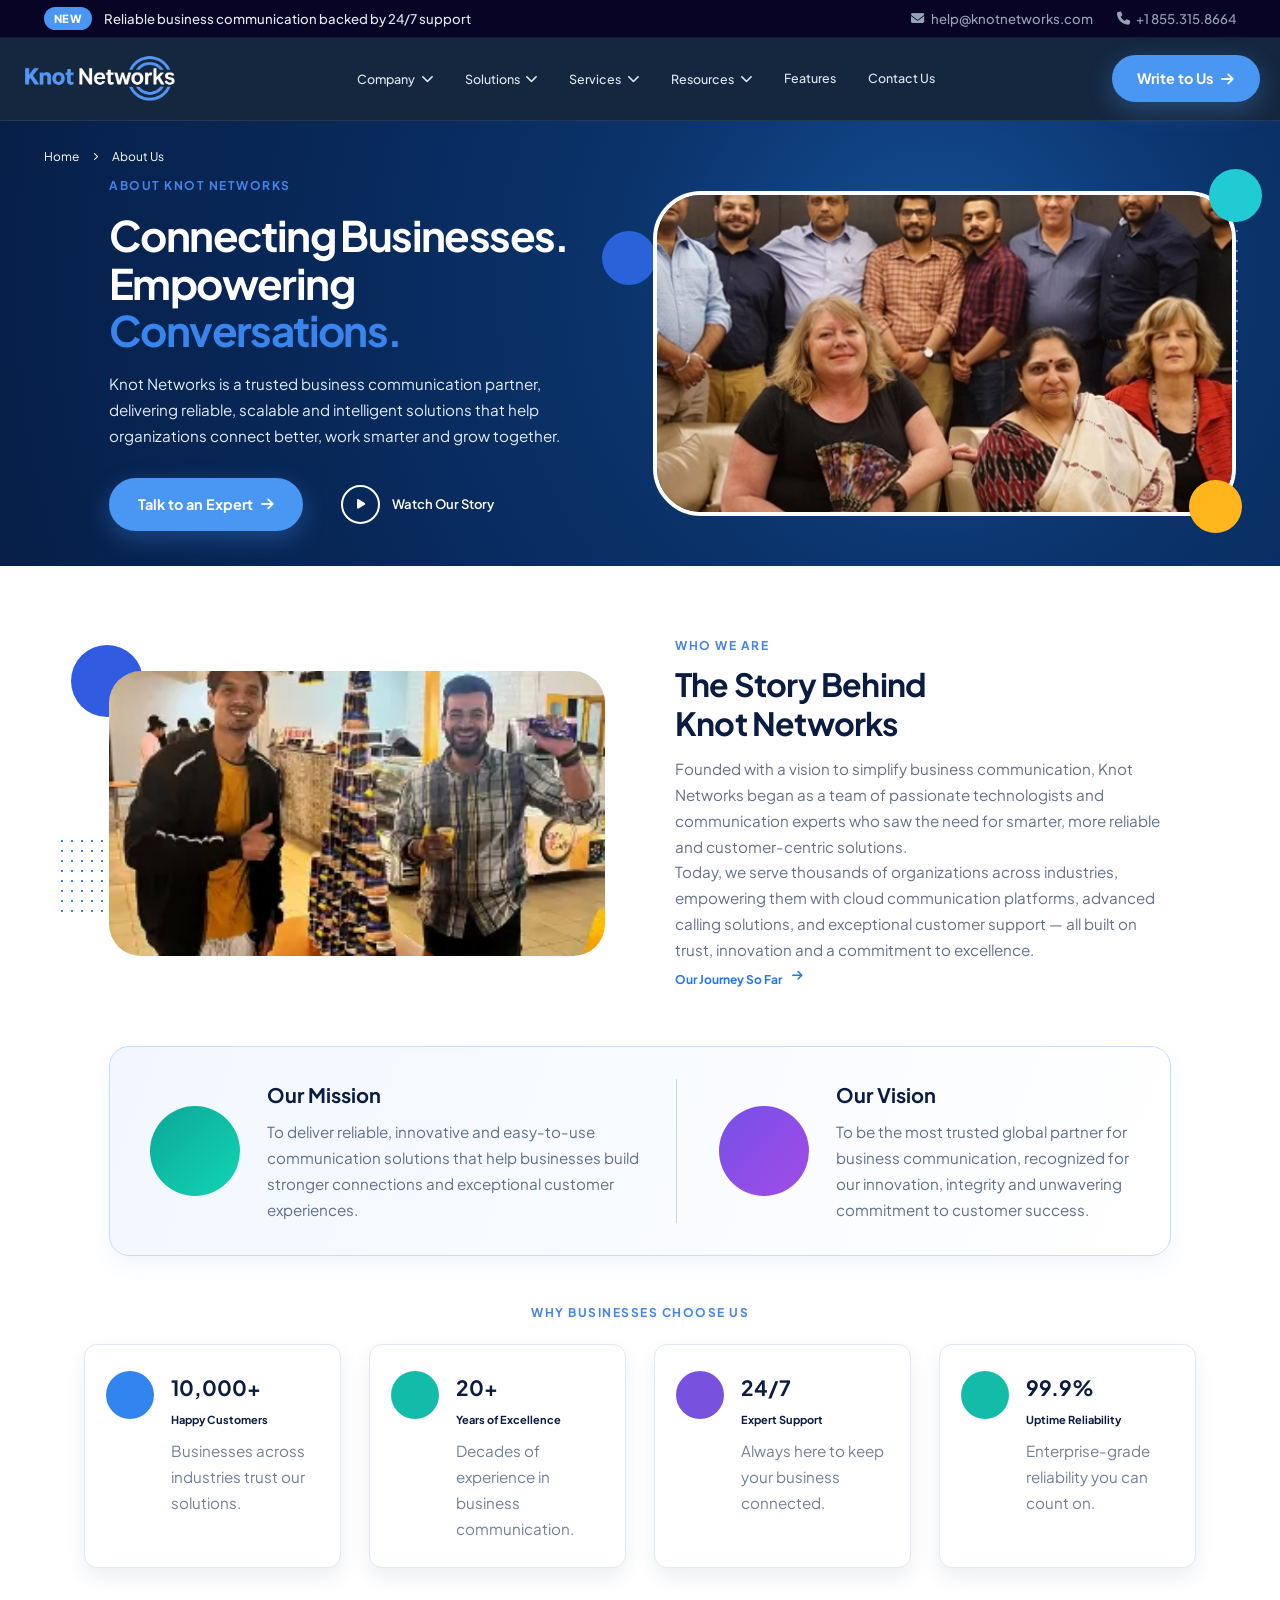
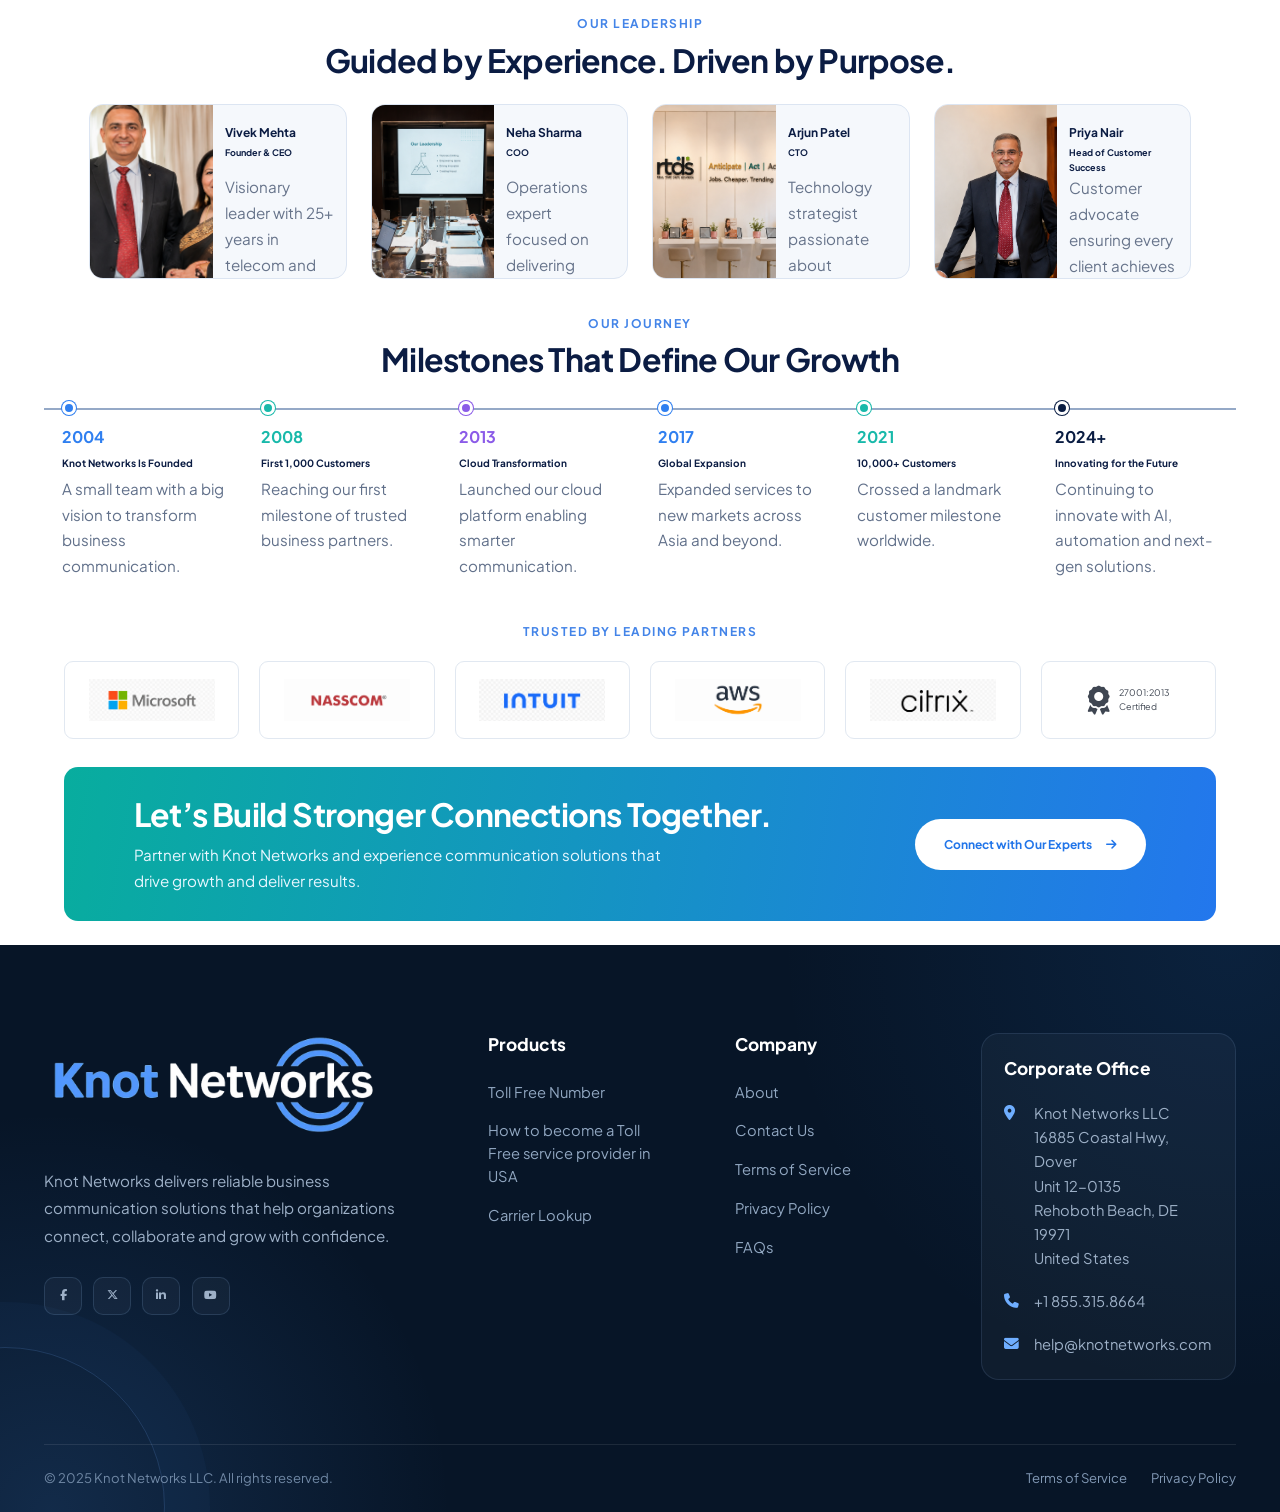
==== about-us.html @ 38f7e209 "backup before execute 002" ====
<!DOCTYPE html>
<html lang="en">
<head>
  <meta charset="UTF-8">
  <meta name="viewport" content="width=device-width, initial-scale=1.0">
  <title>About Us | Knot Networks</title>
  <meta name="description" content="Meet Knot Networks and discover the people, purpose and milestones behind our business communication solutions.">
  <link rel="stylesheet" href="https://cdnjs.cloudflare.com/ajax/libs/font-awesome/6.7.2/css/all.min.css">
  <link rel="stylesheet" href="https://cdn-uicons.flaticon.com/3.0.0/uicons-regular-rounded/css/uicons-regular-rounded.css">
  <link rel="stylesheet" href="assets/css/style.css">
  <link rel="stylesheet" href="assets/css/about-us.css">
</head>
<body class="about-page">
  <div class="top-bar">
    <div class="container top-bar-inner">
      <div class="announcement-left"><span class="badge-new">NEW</span><span class="announcement-text">Reliable business communication backed by 24/7 support</span></div>
      <div class="top-bar-contact">
        <a href="mailto:help@knotnetworks.com" class="contact-link"><i class="fa-solid fa-envelope"></i> help@knotnetworks.com</a>
        <a href="tel:+18553158664" class="contact-link"><i class="fa-solid fa-phone"></i> +1 855.315.8664</a>
      </div>
    </div>
  </div>

  <header class="main-header">
    <div class="container navbar">
      <a href="index.html" class="brand-logo"><img src="assets/img/logo.webp" alt="Knot Networks" width="180"></a>
      <nav class="nav-menu" id="navMenu">
        <div class="nav-item has-dropdown"><button class="nav-link dropdown-trigger" type="button">Company <i class="fa-solid fa-chevron-down"></i></button>
          <div class="nav-dropdown"><a href="about-us.html"><i class="fa-regular fa-building"></i><span><b>About Knot Networks</b><small>Our story, purpose and team</small></span></a><a href="#leadership"><i class="fa-solid fa-users"></i><span><b>Leadership</b><small>Meet the people who guide us</small></span></a></div>
        </div>
        <div class="nav-item has-dropdown"><button class="nav-link dropdown-trigger" type="button">Solutions <i class="fa-solid fa-chevron-down"></i></button>
          <div class="nav-dropdown"><a href="index.html#solutions"><i class="fa-solid fa-phone-volume"></i><span><b>Toll-Free Numbers</b><small>Be easier for customers to reach</small></span></a><a href="index.html#solutions"><i class="fa-solid fa-headset"></i><span><b>VoIP Telephony</b><small>Flexible cloud calling</small></span></a></div>
        </div>
        <div class="nav-item has-dropdown"><button class="nav-link dropdown-trigger" type="button">Services <i class="fa-solid fa-chevron-down"></i></button>
          <div class="nav-dropdown"><a href="index.html#solutions"><i class="fa-solid fa-gears"></i><span><b>PBX Features</b><small>Smart routing and call tools</small></span></a></div>
        </div>
        <div class="nav-item has-dropdown"><button class="nav-link dropdown-trigger" type="button">Resources <i class="fa-solid fa-chevron-down"></i></button>
          <div class="nav-dropdown"><a href="index.html#resources"><i class="fa-regular fa-newspaper"></i><span><b>Communication Insights</b><small>Advice for modern businesses</small></span></a></div>
        </div>
        <a href="index.html#solutions" class="nav-link">Features</a><a href="#contact" class="nav-link">Contact Us</a>
      </nav>
      <div class="nav-actions"><a href="#contact" class="btn-primary">Write to Us <i class="fa-solid fa-arrow-right"></i></a></div>
      <button class="mobile-toggle" id="mobileToggle" aria-label="Toggle menu"><span></span><span></span><span></span></button>
    </div>
  </header>

  <main>
    <section class="about-hero">
      <div class="about-decor dots dots-a"></div><span class="orb orb-a"></span><span class="orb orb-b"></span>
      <div class="container">
        <div class="breadcrumbs"><a href="index.html">Home</a><i class="fa-solid fa-chevron-right"></i><span>About Us</span></div>
        <div class="about-hero-grid">
          <div class="about-hero-copy">
            <span class="eyebrow">ABOUT KNOT NETWORKS</span>
            <h1>Connecting Businesses.<br>Empowering <em>Conversations.</em></h1>
            <p>Knot Networks is a trusted business communication partner, delivering reliable, scalable and intelligent solutions that help organizations connect better, work smarter and grow together.</p>
            <div class="about-actions"><a href="#contact" class="btn-primary">Talk to an Expert <i class="fa-solid fa-arrow-right"></i></a><a class="watch-link" href="#story"><span><i class="fa-solid fa-play"></i></span> Watch Our Story</a></div>
          </div>
          <div class="about-hero-media"><img src="assets/img/career/career-leadership-team.webp" alt="Knot Networks team"><div class="corner corner-one"></div><div class="corner corner-two"></div></div>
        </div>
      </div>
    </section>

    <section class="story-section" id="story">
      <div class="container">
        <div class="story-grid">
          <div class="story-photo"><span class="story-orb"></span><div class="mini-dots"></div><img src="assets/img/career/career-team-activity.webp" alt="Knot Networks colleagues collaborating"></div>
          <div class="story-copy"><span class="eyebrow">WHO WE ARE</span><h2>The Story Behind<br>Knot Networks</h2><p>Founded with a vision to simplify business communication, Knot Networks began as a team of passionate technologists and communication experts who saw the need for smarter, more reliable and customer-centric solutions.</p><p>Today, we serve thousands of organizations across industries, empowering them with cloud communication platforms, advanced calling solutions, and exceptional customer support — all built on trust, innovation and a commitment to excellence.</p><a href="#journey" class="text-link">Our Journey So Far <i class="fa-solid fa-arrow-right"></i></a></div>
        </div>
        <div class="purpose-panel">
          <article><span class="purpose-icon mission"><i class="fi fi-rr-bullseye-arrow"></i></span><div><h3>Our Mission</h3><p>To deliver reliable, innovative and easy-to-use communication solutions that help businesses build stronger connections and exceptional customer experiences.</p></div></article>
          <article><span class="purpose-icon vision"><i class="fi fi-rr-eye"></i></span><div><h3>Our Vision</h3><p>To be the most trusted global partner for business communication, recognized for our innovation, integrity and unwavering commitment to customer success.</p></div></article>
        </div>
      </div>
    </section>

    <section class="stats-section">
      <div class="container"><div class="center-heading"><span class="eyebrow">WHY BUSINESSES CHOOSE US</span></div>
        <div class="about-stats">
          <article><span class="stat-icon blue"><i class="fi fi-rr-users-alt"></i></span><div><strong>10,000+</strong><b>Happy Customers</b><p>Businesses across industries trust our solutions.</p></div></article>
          <article><span class="stat-icon green"><i class="fi fi-rr-globe"></i></span><div><strong>20+</strong><b>Years of Excellence</b><p>Decades of experience in business communication.</p></div></article>
          <article><span class="stat-icon purple"><i class="fi fi-rr-headset"></i></span><div><strong>24/7</strong><b>Expert Support</b><p>Always here to keep your business connected.</p></div></article>
          <article><span class="stat-icon teal"><i class="fi fi-rr-shield-check"></i></span><div><strong>99.9%</strong><b>Uptime Reliability</b><p>Enterprise-grade reliability you can count on.</p></div></article>
        </div>
      </div>
    </section>

    <section class="leaders-section" id="leadership"><div class="container">
      <div class="center-heading"><span class="eyebrow">OUR LEADERSHIP</span><h2>Guided by Experience. Driven by Purpose.</h2></div>
      <div class="leaders-grid">
        <article><img src="assets/img/leadership/01.png" alt="Vivek Mehta"><div><h3>Vivek Mehta</h3><b>Founder &amp; CEO</b><p>Visionary leader with 25+ years in telecom and enterprise solutions.</p><a href="#" aria-label="Vivek on LinkedIn"><i class="fa-brands fa-linkedin"></i></a></div></article>
        <article><img src="assets/img/leadership/02.png" alt="Neha Sharma"><div><h3>Neha Sharma</h3><b>COO</b><p>Operations expert focused on delivering excellence at scale.</p><a href="#" aria-label="Neha on LinkedIn"><i class="fa-brands fa-linkedin"></i></a></div></article>
        <article><img src="assets/img/leadership/03.png" alt="Arjun Patel"><div><h3>Arjun Patel</h3><b>CTO</b><p>Technology strategist passionate about innovation and security.</p><a href="#" aria-label="Arjun on LinkedIn"><i class="fa-brands fa-linkedin"></i></a></div></article>
        <article><img src="assets/img/awards/manoj-chellappa-executive.png" alt="Priya Nair"><div><h3>Priya Nair</h3><b>Head of Customer Success</b><p>Customer advocate ensuring every client achieves more.</p><a href="#" aria-label="Priya on LinkedIn"><i class="fa-brands fa-linkedin"></i></a></div></article>
      </div>
    </div></section>

    <section class="journey-section" id="journey"><div class="container">
      <div class="center-heading"><span class="eyebrow">OUR JOURNEY</span><h2>Milestones That Define Our Growth</h2></div>
      <div class="timeline">
        <article style="--dot:#2f7ff0"><strong>2004</strong><h3>Knot Networks Is Founded</h3><p>A small team with a big vision to transform business communication.</p></article>
        <article style="--dot:#18b9aa"><strong>2008</strong><h3>First 1,000 Customers</h3><p>Reaching our first milestone of trusted business partners.</p></article>
        <article style="--dot:#8b5be8"><strong>2013</strong><h3>Cloud Transformation</h3><p>Launched our cloud platform enabling smarter communication.</p></article>
        <article style="--dot:#2f7ff0"><strong>2017</strong><h3>Global Expansion</h3><p>Expanded services to new markets across Asia and beyond.</p></article>
        <article style="--dot:#18b9aa"><strong>2021</strong><h3>10,000+ Customers</h3><p>Crossed a landmark customer milestone worldwide.</p></article>
        <article style="--dot:#091c42"><strong>2024+</strong><h3>Innovating for the Future</h3><p>Continuing to innovate with AI, automation and next-gen solutions.</p></article>
      </div>
    </div></section>

    <section class="trust-section"><div class="container"><div class="center-heading"><span class="eyebrow">TRUSTED BY LEADING PARTNERS</span></div>
      <div class="trust-logos"><span><img src="assets/img/our-partners/microsoft.png" alt="Microsoft"></span><span><img src="assets/img/our-partners/nasscom.png" alt="NASSCOM"></span><span><img src="assets/img/our-partners/intuit.png" alt="Intuit"></span><span><img src="assets/img/our-partners/aws.png" alt="AWS"></span><span><img src="assets/img/our-partners/citrix.png" alt="Citrix"></span><span class="iso"><i class="fa-solid fa-award"></i> 27001:2013<br>Certified</span></div>
      <div class="about-cta"><div><h2>Let’s Build Stronger Connections Together.</h2><p>Partner with Knot Networks and experience communication solutions that drive growth and deliver results.</p></div><a href="#contact">Connect with Our Experts <i class="fa-solid fa-arrow-right"></i></a></div>
    </div></section>
  </main>

  <footer class="main-footer" id="contact"><div class="container footer-container">
    <div class="footer-main-grid">
      <div class="footer-brand-panel"><a href="index.html"><img class="footer-logo" src="assets/img/logo.webp" alt="Knot Networks"></a><p class="footer-brand-copy">Knot Networks delivers reliable business communication solutions that help organizations connect, collaborate and grow with confidence.</p><div class="footer-socials"><a href="#"><i class="fa-brands fa-facebook-f"></i></a><a href="#"><i class="fa-brands fa-x-twitter"></i></a><a href="#"><i class="fa-brands fa-linkedin-in"></i></a><a href="#"><i class="fa-brands fa-youtube"></i></a></div></div>
      <div class="footer-column"><h3 class="footer-col-title">Products</h3><div class="footer-links-list"><a href="#">Toll Free Number</a><a href="#">How to become a Toll Free service provider in USA</a><a href="#">Carrier Lookup</a></div></div>
      <div class="footer-column"><h3 class="footer-col-title">Company</h3><div class="footer-links-list"><a href="about-us.html">About</a><a href="#contact">Contact Us</a><a href="#">Terms of Service</a><a href="#">Privacy Policy</a><a href="#">FAQs</a></div></div>
      <div class="footer-column footer-office"><h3 class="footer-col-title">Corporate Office</h3><div class="footer-office-item"><i class="fa-solid fa-location-dot"></i><span>Knot Networks LLC<br>16885 Coastal Hwy, Dover<br>Unit 12-0135<br>Rehoboth Beach, DE 19971<br>United States</span></div><a href="tel:+18553158664" class="footer-office-item"><i class="fa-solid fa-phone"></i><span>+1 855.315.8664</span></a><a href="mailto:help@knotnetworks.com" class="footer-office-item"><i class="fa-solid fa-envelope"></i><span>help@knotnetworks.com</span></a></div>
    </div>
    <div class="footer-bottom-bar"><p>© 2025 Knot Networks LLC. All rights reserved.</p><div class="footer-legal-links"><a href="#">Terms of Service</a><a href="#">Privacy Policy</a></div></div>
  </div></footer>
  <script src="assets/js/main.js"></script>
</body>
</html>
---- assets/css/style.css ----
/* ==========================================================================
   RTDS (Real Time Data Services) - Master Style Sheet
   ========================================================================== */

@import url('https://fonts.googleapis.com/css2?family=Plus+Jakarta+Sans:ital,wght@0,300;0,400;0,500;0,600;0,700;0,800;1,400;1,600&display=swap');

/* --- CSS Variables & Design System Tokens --- */
:root {
  --font-main: 'Plus Jakarta Sans', -apple-system, BlinkMacSystemFont, 'Segoe UI', Roboto, sans-serif;
  
  /* Brand Colors */
  --color-dark-bg: #071A33;
  --color-dark-gradient: linear-gradient(135deg, #071A33 0%, #0B2E5B 52%, #114A8B 100%);
  --color-header-bg: rgba(7, 26, 51, 0.94);
  
  --color-primary-cyan: #4A96F3;
  --color-primary-cyan-hover: #6FAEFF;
  --color-cyan-glow: rgba(74, 150, 243, 0.28);
  
  --color-accent-blue: #277DDC;
  --color-accent-purple: #376FAF;
  --color-accent-yellow: #F59E0B;
  --color-accent-green: #4A96F3;
  
  /* Neutral Colors */
  --color-light-bg: #F4F8FD;
  --color-light-blue-bg: #EBF3FB;
  --color-card-bg: #FFFFFF;
  --color-text-main: #1E293B;
  --color-text-muted: #64748B;
  --color-text-light: #94A3B8;
  --color-border: #E2E8F0;
  --color-border-dark: rgba(255, 255, 255, 0.12);

  /* Elevation / Shadows */
  --shadow-sm: 0 2px 8px rgba(11, 6, 51, 0.04);
  --shadow-md: 0 8px 24px rgba(11, 6, 51, 0.08);
  --shadow-lg: 0 16px 40px rgba(11, 6, 51, 0.12);
  --shadow-cyan: 0 8px 25px rgba(74, 150, 243, 0.32);

  /* Layout */
  --container-max-width: 1240px;
  --radius-sm: 8px;
  --radius-md: 16px;
  --radius-lg: 24px;
  --radius-pill: 9999px;
  --transition-fast: 0.2s cubic-bezier(0.4, 0, 0.2, 1);
  --transition-normal: 0.3s cubic-bezier(0.4, 0, 0.2, 1);
  --transition-slow: 0.5s cubic-bezier(0.4, 0, 0.2, 1);
}

/* Screenshot reference: executive quote + awards composition */
.testimonial-section {
  padding: 1.1rem 0 1.45rem;
  background-color: #fbfcfd;
  background-image: radial-gradient(circle, #d9e6e7 1px, transparent 1.15px);
  background-size: 11px 11px;
}

.testimonial-grid {
  max-width: 800px;
  min-height: 225px;
  padding-inline: 1rem;
  grid-template-columns: 310px minmax(0, 1fr);
  gap: 2.1rem;
}

.testimonial-portrait {
  width: 100%;
  height: 225px;
}

.executive-photo {
  width: 205px;
  height: 218px;
  border-radius: 7px;
  object-position: center 20%;
  box-shadow: 0 6px 18px rgba(30, 41, 59, 0.16);
}

.portrait-outline {
  width: 205px;
  height: 218px;
  border-width: 1px;
  border-radius: 12px;
}

.portrait-outline-one { right: 11px; top: -5px; }
.portrait-outline-two { right: 29px; top: 4px; }
.portrait-decor-mint { width: 112px; left: 3px; bottom: 6px; }
.portrait-decor-indigo { width: 90px; left: 22px; top: 66px; }

.quote-card {
  min-height: 205px;
  padding: 2.8rem 1.75rem 1.2rem;
  border: 1px solid #c9ddf7;
  border-radius: 2px;
  box-shadow: 0 4px 15px rgba(39, 125, 220, 0.1);
}

.quote-mark {
  top: .05rem;
  left: 1.65rem;
  color: #277DDC;
  font-size: 3.4rem;
  line-height: 1;
}

.quote-mark-close { right: 1.65rem; left: auto; }

.quote-text {
  margin-bottom: .85rem;
  color: #182335;
  font-size: .72rem;
  font-weight: 500;
  line-height: 1.72;
}

.author-name { font-size: .72rem; }
.author-title { font-size: .58rem; }

.linkedin-badge {
  width: 16px;
  height: 16px;
  margin-top: .5rem;
  font-size: .56rem;
}

.awards-section {
  padding: 1.15rem 0 1.75rem;
  background: linear-gradient(90deg, #fffaf0 0%, #fff7e5 52%, #fffaf1 100%);
}

.awards-section > .container {
  max-width: 850px;
  padding-inline: 1rem;
}

.awards-heading {
  margin-bottom: .2rem;
  font-size: .94rem;
  letter-spacing: -.02em;
}

.awards-section .section-desc {
  max-width: 620px;
  color: #394150;
  font-size: .58rem;
  line-height: 1.45;
}

.awards-layout {
  grid-template-columns: minmax(0, 4fr) 132px 172px;
  gap: .9rem;
  margin-top: 1.1rem;
}

.awards-cards-grid { gap: .55rem; }

.award-card {
  min-width: 0;
  border-radius: 7px;
  box-shadow: 0 3px 11px rgba(30, 41, 59, 0.11);
}

.award-card img {
  min-height: 0;
  height: 192px;
  object-fit: cover;
}

.award-recognition-stack { gap: .45rem; }

.award-recognition-stack img {
  min-height: 0;
  border-radius: 5px;
}

.awards-sidebar { padding: .05rem 0; }

.awards-sidebar-title {
  margin-bottom: .8rem;
  font-size: .57rem;
  line-height: 1.55;
}

.awards-sidebar-copy {
  margin-bottom: .7rem;
  font-size: .54rem;
  line-height: 1.6;
}

.awards-sidebar .know-more-link {
  gap: .35rem;
  font-size: .54rem;
}

.awards-sidebar .know-more-link svg {
  width: 10px;
  height: 10px;
}

@media (max-width: 900px) {
  .testimonial-grid {
    grid-template-columns: 270px minmax(0, 1fr);
    gap: 1.5rem;
  }

  .awards-layout {
    grid-template-columns: minmax(0, 1fr) 135px;
  }

  .awards-sidebar {
    grid-column: 1 / -1;
    display: grid;
    grid-template-columns: 1fr 1fr auto;
    gap: 1rem;
    align-items: start;
  }
}

@media (max-width: 680px) {
  .testimonial-section { padding: 2rem 0; }

  .testimonial-grid {
    grid-template-columns: 1fr;
    gap: 1.2rem;
  }

  .testimonial-portrait {
    max-width: 290px;
    margin-inline: auto;
    transform: none;
  }

  .quote-card { min-height: 0; }
  .awards-section { padding: 2rem 0; }

  .awards-layout {
    grid-template-columns: 1fr;
    gap: 1rem;
  }

  .awards-cards-grid {
    grid-template-columns: repeat(2, 1fr);
  }

  .award-card img { height: auto; }

  .award-recognition-stack {
    grid-template-columns: repeat(3, 1fr);
    grid-template-rows: repeat(2, 100px);
  }

  .awards-sidebar {
    grid-column: auto;
    display: block;
  }

  .awards-sidebar-title,
  .awards-sidebar-copy {
    font-size: .72rem;
  }
}

/* --- Base & Reset Rules --- */
*, *::before, *::after {
  box-sizing: border-box;
  margin: 0;
  padding: 0;
}

html {
  font-size: 16px;
  scroll-behavior: smooth;
}

body {
  font-family: var(--font-main);
  background-color: #FFFFFF;
  color: var(--color-text-main);
  line-height: 1.6;
  overflow-x: hidden;
  -webkit-font-smoothing: antialiased;
}

a {
  color: inherit;
  text-decoration: none;
  transition: color var(--transition-fast);
}

ul, ol {
  list-style: none;
}

img, svg {
  max-width: 100%;
  height: auto;
  display: block;
}

button, input {
  font-family: inherit;
  border: none;
  outline: none;
  background: none;
}

/* --- Container Utility --- */
.container {
  width: 100%;
  max-width: var(--container-max-width);
  margin-left: auto;
  margin-right: auto;
  padding-left: 1.5rem;
  padding-right: 1.5rem;
}

/* ==========================================================================
   1. ANNOUNCEMENT TOP BAR
   ========================================================================== */
.top-bar {
  background: #080426;
  color: #CBD5E1;
  font-size: 0.825rem;
  padding: 0.5rem 0;
  border-bottom: 1px solid rgba(255, 255, 255, 0.08);
}

.top-bar-inner {
  display: flex;
  justify-content: space-between;
  align-items: center;
  flex-wrap: wrap;
  gap: 1rem;
}

.announcement-left {
  display: flex;
  align-items: center;
  gap: 0.75rem;
}

.badge-new {
  background: var(--color-primary-cyan);
  color: #FFFFFF;
  font-weight: 800;
  font-size: 0.7rem;
  padding: 0.15rem 0.6rem;
  border-radius: var(--radius-pill);
  text-transform: uppercase;
  letter-spacing: 0.5px;
}

.announcement-text {
  color: #E2E8F0;
  font-weight: 500;
}

.top-bar-contact {
  display: flex;
  align-items: center;
  gap: 1.5rem;
}

.contact-link {
  display: flex;
  align-items: center;
  gap: 0.4rem;
  color: #94A3B8;
  font-weight: 500;
}

.contact-link:hover {
  color: var(--color-primary-cyan);
}

.contact-link svg {
  width: 14px;
  height: 14px;
  fill: currentColor;
}

/* ==========================================================================
   2. MAIN HEADER & NAVBAR
   ========================================================================== */
.main-header {
  position: sticky;
  top: 0;
  z-index: 1000;
  background: var(--color-header-bg);
  backdrop-filter: blur(12px);
  -webkit-backdrop-filter: blur(12px);
  border-bottom: 1px solid rgba(255, 255, 255, 0.08);
  transition: all var(--transition-normal);
}

.navbar {
  display: flex;
  align-items: center;
  justify-content: space-between;
  padding: 1rem 0;
}

.brand-logo {
  display: flex;
  align-items: center;
}

.nav-menu {
  display: flex;
  align-items: center;
  gap: 2rem;
}

.nav-link {
  color: #E2E8F0;
  font-size: 0.95rem;
  font-weight: 500;
  display: flex;
  align-items: center;
  gap: 0.35rem;
  padding: 0.5rem 0;
  position: relative;
}

.nav-link:hover, .nav-link.active {
  color: var(--color-primary-cyan);
}

.chevron-icon {
  width: 10px;
  height: 10px;
  fill: none;
  stroke: currentColor;
  stroke-width: 2;
  transition: transform var(--transition-fast);
}

.nav-link:hover .chevron-icon {
  transform: translateY(2px);
}

/* Primary Button */
.btn-primary {
  display: inline-flex;
  align-items: center;
  gap: 0.5rem;
  background: var(--color-primary-cyan);
  color: #FFFFFF;
  font-weight: 700;
  font-size: 0.9rem;
  padding: 0.75rem 1.6rem;
  border-radius: var(--radius-pill);
  transition: all var(--transition-fast);
  cursor: pointer;
  box-shadow: var(--shadow-cyan);
}

.btn-primary:hover {
  background: var(--color-primary-cyan-hover);
  transform: translateY(-2px);
  box-shadow: 0 10px 30px rgba(74, 150, 243, 0.42);
}

.btn-arrow {
  width: 14px;
  height: 14px;
  fill: none;
  stroke: currentColor;
  stroke-width: 2.5;
  stroke-linecap: round;
  stroke-linejoin: round;
  transition: transform var(--transition-fast);
}

.btn-primary:hover .btn-arrow {
  transform: translateX(4px);
}

/* Secondary Button Outline */
.btn-outline {
  display: inline-flex;
  align-items: center;
  gap: 0.5rem;
  background: transparent;
  color: #FFFFFF;
  font-weight: 600;
  font-size: 0.9rem;
  padding: 0.75rem 1.6rem;
  border-radius: var(--radius-pill);
  border: 1.5px solid rgba(255, 255, 255, 0.3);
  transition: all var(--transition-fast);
  cursor: pointer;
}

.btn-outline:hover {
  border-color: var(--color-primary-cyan);
  color: var(--color-primary-cyan);
  background: rgba(74, 150, 243, 0.09);
}

/* Mobile Toggle */
.mobile-toggle {
  display: none;
  flex-direction: column;
  gap: 5px;
  cursor: pointer;
  padding: 0.5rem;
}

.mobile-toggle span {
  width: 24px;
  height: 2px;
  background: #FFFFFF;
  border-radius: 2px;
  transition: all var(--transition-fast);
}

/* ==========================================================================
   3. HERO SECTION
   ========================================================================== */
.hero-section {
  background: var(--color-dark-gradient);
  color: #FFFFFF;
  position: relative;
  padding: 4rem 0 6rem 0;
  overflow: hidden;
}

/* Background Ambient Glows */
.hero-section::before {
  content: '';
  position: absolute;
  top: -10%;
  right: -5%;
  width: 600px;
  height: 600px;
  background: radial-gradient(circle, rgba(124, 58, 237, 0.25) 0%, rgba(0,0,0,0) 70%);
  pointer-events: none;
}

.hero-section::after {
  content: '';
  position: absolute;
  bottom: -10%;
  left: -5%;
  width: 500px;
  height: 500px;
  background: radial-gradient(circle, rgba(74, 150, 243, 0.18) 0%, rgba(0,0,0,0) 70%);
  pointer-events: none;
}

.hero-grid {
  display: grid;
  grid-template-columns: 1.1fr 0.9fr;
  gap: 3rem;
  align-items: center;
  position: relative;
  z-index: 2;
}

.hero-tag {
  color: var(--color-primary-cyan);
  font-weight: 700;
  font-size: 0.8rem;
  letter-spacing: 1.5px;
  text-transform: uppercase;
  margin-bottom: 1.25rem;
  display: block;
}

.hero-title {
  font-size: 3.25rem;
  font-weight: 800;
  line-height: 1.15;
  margin-bottom: 1.5rem;
  letter-spacing: -0.5px;
}

.hero-title span {
  color: var(--color-primary-cyan);
}

.hero-description {
  font-size: 1.1rem;
  color: #CBD5E1;
  line-height: 1.7;
  margin-bottom: 2.25rem;
  max-width: 540px;
}

.hero-actions {
  display: flex;
  align-items: center;
  gap: 1.25rem;
  flex-wrap: wrap;
}

.hero-visual-wrapper {
  position: relative;
  display: flex;
  justify-content: center;
  align-items: center;
}

.hero-image-container {
  position: relative;
  width: 100%;
  max-width: 520px;
  display: flex;
  justify-content: center;
  align-items: center;
}

.hero-bg-shape {
  position: absolute;
  top: 5%;
  left: -25%;
  width: 110%;
  height: 110%;
  object-fit: contain;
  z-index: 1;
  opacity: 0.85;
  pointer-events: none;
}

.hero-people-img {
  width: 100%;
  height: auto;
  position: relative;
  z-index: 2;
  filter: drop-shadow(0 15px 30px rgba(0, 0, 0, 0.3));
  animation: floatAnim 6s ease-in-out infinite;
}

.hero-badge-img {
  position: absolute;
  bottom: -20px;
  right: -10px;
  width: 150px;
  height: auto;
  z-index: 3;
  filter: drop-shadow(0 10px 20px rgba(0, 0, 0, 0.25));
  animation: pulseBadge 3s ease-in-out infinite;
}

.hero-dot-img {
  position: absolute;
  top: 35%;
  right: -30px;
  width: 60px;
  height: auto;
  z-index: 3;
  animation: floatDot 4s ease-in-out infinite;
}

@keyframes floatAnim {
  0%, 100% { transform: translateY(0px); }
  50% { transform: translateY(-10px); }
}

@keyframes floatDot {
  0%, 100% { transform: translateY(0px) scale(1); }
  50% { transform: translateY(-8px) scale(1.08); }
}

@keyframes pulseBadge {
  0%, 100% { transform: scale(1); }
  50% { transform: scale(1.04); }
}

/* ==========================================================================
   4. OUR OFFERINGS SECTION
   ========================================================================== */
/* ==========================================================================
   4. OUR OFFERINGS SECTION (CHANGING THE GAME GLOBALLY)
   ========================================================================== */
.offerings-section {
  background: #16b896;
  padding: 5rem 0;
  position: relative;
  color: #FFFFFF;
}

.section-title-light {
  font-size: 2.5rem;
  font-weight: 800;
  color: #FFFFFF;
  text-align: center;
  margin-bottom: 0.75rem;
}

.section-desc-light {
  font-size: 1.05rem;
  color: rgba(255, 255, 255, 0.95);
  max-width: 700px;
  margin: 0 auto 3.5rem auto;
  text-align: center;
  line-height: 1.63;
  font-weight: 500;
}

.offerings-grid {
  display: grid;
  grid-template-columns: 1fr 1fr;
  gap: 4rem;
  align-items: center;
}

/* Accordion Component */
.accordion-list {
  display: flex;
  flex-direction: column;
  gap: 1rem;
}

.accordion-card {
  background: #FFFFFF;
  border-radius: var(--radius-md);
  padding: 1.25rem 1.75rem;
  box-shadow: 0 8px 24px rgba(0, 0, 0, 0.08);
  border: none;
  transition: all var(--transition-normal);
}

.accordion-header {
  display: flex;
  align-items: center;
  justify-content: space-between;
  cursor: pointer;
  user-select: none;
}

.accordion-title {
  font-size: 1.35rem;
  font-weight: 800;
  color: var(--color-dark-bg);
}

.accordion-toggle-btn {
  width: 28px;
  height: 28px;
  border-radius: 50%;
  background: var(--color-dark-bg);
  color: #FFFFFF;
  display: flex;
  align-items: center;
  justify-content: center;
  font-weight: 800;
  font-size: 1.1rem;
  transition: all var(--transition-fast);
  position: relative;
}

.accordion-toggle-btn::before {
  content: "";
  position: absolute;
  top: 50%;
  left: 50%;
  width: 10px;
  height: 2px;
  border-radius: 2px;
  background: currentColor;
  transform: translate(-50%, -50%);
}

.accordion-toggle-btn::after {
  content: "";
  position: absolute;
  top: 50%;
  left: 50%;
  width: 2px;
  height: 10px;
  border-radius: 2px;
  background: currentColor;
  transform: translate(-50%, -50%);
  transition: transform var(--transition-fast), opacity var(--transition-fast);
}

.accordion-card.active .accordion-toggle-btn::after {
  opacity: 0;
  transform: translate(-50%, -50%) scaleY(0);
}

.accordion-body {
  display: none;
  margin-top: 1rem;
  padding-top: 0.75rem;
  border-top: 1px solid #F1F5F9;
  font-size: 0.95rem;
  color: #475569;
  line-height: 1.7;
}

.accordion-card.active .accordion-body {
  display: block;
  animation: fadeIn 0.35s ease;
}

@keyframes fadeIn {
  from { opacity: 0; transform: translateY(-5px); }
  to { opacity: 1; transform: translateY(0); }
}

.btn-learn-more {
  display: inline-block;
  background: #16b896;
  color: #FFFFFF;
  font-weight: 700;
  font-size: 0.85rem;
  padding: 0.6rem 1.4rem;
  border-radius: 8px;
  margin-top: 1.25rem;
  transition: background var(--transition-fast);
  text-decoration: none;
}

.btn-learn-more:hover {
  background: #0e967a;
}

/* Right Visual Container */
.offerings-visual-wrapper {
  display: flex;
  justify-content: center;
  align-items: center;
  position: relative;
}

.offerings-visual-circle {
  width: auto;
  height: auto;
  border-radius: 50%;
  /* background: #DCF7F3; */
  position: relative;
  /* display: flex; */
  /* align-items: center; */
  /* justify-content: center; */
  /* padding: 3rem; */
  /* box-shadow: 0 15px 35px rgba(0, 0, 0, 0.1); */
}

.orbit-line {
  position: absolute;
  width: 460px;
  height: 460px;
  border-radius: 50%;
  border: 1.5px solid rgba(255, 255, 255, 0.7);
  top: -20px;
  left: -20px;
  pointer-events: none;
  transform: rotate(-15deg);
}

.dot-matrix {
  position: absolute;
  bottom: 40px;
  left: 25px;
  width: 60px;
  height: 40px;
  background-image: radial-gradient(circle, rgba(255, 255, 255, 0.8) 2px, transparent 2px);
  background-size: 10px 10px;
  pointer-events: none;
}

.active-tab-logo {
  width: 100%;
  height: 100%;
  object-fit: cover;
  transition: opacity 0.3s ease, transform 0.3s ease;
}

.active-tab-logo.changing {
  opacity: 0;
  transform: scale(0.92);
}

/* ==========================================================================
   5. LEADERSHIP & CULTURE SECTIONS
   ========================================================================== */
.leadership-culture-section {
  padding: 6rem 0;
  background: #FFFFFF;
}

.flex-row-block {
  display: grid;
  grid-template-columns: 1fr 1.1fr;
  gap: 4rem;
  align-items: center;
  margin-bottom: 6rem;
}

.flex-row-block.reverse {
  grid-template-columns: 1.1fr 1fr;
}

/* Visual Frame Base */
.visual-frame {
  position: relative;
  display: flex;
  justify-content: center;
}

/* Leadership Visual Frame Styling */
.leadership-visual-frame {
  position: relative;
  width: 100%;
  max-width: 480px;
  display: flex;
  justify-content: center;
  align-items: center;
}

.leadership-main-img {
  position: relative;
  z-index: 2;
  width: 380px;
  height: 290px;
  object-fit: cover;
  border-radius: 20px;
  box-shadow: 0 15px 35px rgba(11, 6, 51, 0.12);
}

.lead-blue-bg {
  position: absolute;
  top: 15px;
  left: 0px;
  width: 140px;
  /* height: 180px; */
  height: 100px;
  background: linear-gradient(135deg, #1d4ed8 0%, #1e40af 100%);
  border-radius: 60px 0 0 60px;
  z-index: 1;
}

.lead-border-frame {
  position: absolute;
  top: 25px;
  right: 5px;
  width: 360px;
  height: 270px;
  border: 1.5px solid #2563eb;
  border-radius: 20px;
  z-index: 1;
  opacity: 0.6;
}

.lead-dot-matrix {
  position: absolute;
  bottom: 10px;
  left: -20px;
  width: 60px;
  height: 80px;
  background-image: radial-gradient(circle, #cbd5e1 2px, transparent 2px);
  background-size: 10px 10px;
  z-index: 1;
}

/* Culture Visual Frame Styling */
.culture-visual-frame {
  position: relative;
  width: 100%;
  max-width: 500px;
  height: 360px;
  display: flex;
  align-items: center;
  justify-content: center;
}

.culture-img-big {
  width: 290px;
  height: 290px;
  border-radius: 50%;
  overflow: hidden;
  position: absolute;
  right: 10px;
  top: 30px;
  z-index: 3;
  box-shadow: 0 12px 30px rgba(0, 0, 0, 0.12);
}

.culture-img-big img {
  width: 100%;
  height: 100%;
  object-fit: cover;
}

.culture-img-small {
  width: 190px;
  height: 190px;
  border-radius: 50%;
  overflow: hidden;
  position: absolute;
  left: 20px;
  bottom: 20px;
  z-index: 4;
  border: 4px solid #FFFFFF;
  box-shadow: 0 12px 30px rgba(0, 0, 0, 0.15);
}

.culture-img-small img {
  width: 100%;
  height: 100%;
  object-fit: cover;
}

.culture-decor-yellow {
  position: absolute;
  top: 10px;
  left: 100px;
  width: 55px;
  height: 55px;
  z-index: 2;
}

.culture-decor-blue {
  position: absolute;
  bottom: -5px;
  right: 15px;
  width: 85px;
  height: 85px;
  z-index: 2;
}

.culture-decor-green {
  position: absolute;
  top: 140px;
  right: -10px;
  width: 40px;
  height: 40px;
  z-index: 2;
}

.culture-dot-matrix {
  position: absolute;
  bottom: 10px;
  left: 180px;
  width: 70px;
  height: 35px;
  background-image: radial-gradient(circle, #cbd5e1 2px, transparent 2px);
  background-size: 10px 10px;
  z-index: 1;
}

.block-text {
  padding: 1rem 0;
}

.block-title {
  font-size: 2.2rem;
  font-weight: 800;
  color: var(--color-dark-bg);
  line-height: 1.25;
  margin-top: 0.5rem;
  margin-bottom: 1.25rem;
}

.block-desc {
  font-size: 1.05rem;
  color: var(--color-text-muted);
  line-height: 1.7;
  margin-bottom: 2rem;
}

/* ==========================================================================
   6. METRICS & IMPACT STATS GRID
   ========================================================================== */
.metrics-section {
  background:
    radial-gradient(circle at 50% 45%, rgba(55, 37, 158, 0.55), transparent 55%),
    linear-gradient(110deg, #160653 0%, #20106d 48%, #180854 100%);
  color: #FFFFFF;
  padding: 2.5rem 0;
  position: relative;
}

.metrics-grid {
  display: grid;
  grid-template-columns: repeat(4, 1fr);
  gap: 0;
}

.metric-card {
  min-height: 96px;
  padding: 1.15rem 2rem;
  display: flex;
  align-items: center;
  gap: 1.25rem;
  transition: all var(--transition-normal);
  position: relative;
}

.metric-card:not(:nth-child(4n))::after {
  content: "";
  position: absolute;
  top: 22%;
  right: 0;
  width: 1px;
  height: 56%;
  background: rgba(255, 255, 255, 0.23);
}

.metric-card:nth-child(-n+4)::before {
  content: "";
  position: absolute;
  left: 9%;
  bottom: 0;
  width: 82%;
  height: 1px;
  background: rgba(255, 255, 255, 0.12);
}

.metric-card:hover {
  background: rgba(255, 255, 255, 0.055);
}

.metric-icon-box {
  width: 42px;
  height: 42px;
  color: #bdb8df;
  display: flex;
  align-items: center;
  justify-content: center;
  flex-shrink: 0;
}

.metric-icon-box i {
  display: inline-flex;
  align-items: center;
  justify-content: center;
  font-size: 2rem;
  line-height: 1;
}

.metric-number {
  font-size: 1.65rem;
  font-weight: 700;
  color: #FFFFFF;
  line-height: 1;
  margin-bottom: 0.3rem;
}

.metric-label {
  font-size: 0.72rem;
  color: #d0cce8;
  font-weight: 500;
}

/* ==========================================================================
   7. EXECUTIVE TESTIMONIAL SECTION
   ========================================================================== */
.testimonial-section {
  padding: 6rem 0;
  background: #F8FAFC;
}

.testimonial-grid {
  display: grid;
  grid-template-columns: 0.8fr 1.2fr;
  gap: 3.5rem;
  align-items: center;
}

.quote-card {
  background: #FFFFFF;
  border-radius: var(--radius-lg);
  padding: 3rem;
  box-shadow: var(--shadow-md);
  border: 1px solid var(--color-border);
  position: relative;
}

.quote-mark {
  font-size: 4rem;
  font-weight: 800;
  color: var(--color-primary-cyan);
  line-height: 1;
  margin-bottom: 0.5rem;
}

.quote-text {
  font-size: 1.2rem;
  font-weight: 500;
  color: #1E293B;
  line-height: 1.7;
  margin-bottom: 2rem;
  font-style: italic;
}

.author-info {
  display: flex;
  justify-content: space-between;
  align-items: flex-end;
  border-top: 1px solid #F1F5F9;
  padding-top: 1.5rem;
}

.author-name {
  font-size: 1.15rem;
  font-weight: 700;
  color: var(--color-dark-bg);
}

.author-title {
  font-size: 0.875rem;
  color: var(--color-text-muted);
}

.linkedin-badge {
  color: #0A66C2;
  font-weight: 700;
  font-size: 1.1rem;
}

/* ==========================================================================
   8. AWARDS & RECOGNITION SECTION
   ========================================================================== */
.awards-section {
  padding: 5rem 0;
  background: #FFFDF5;
}

.awards-layout {
  display: grid;
  grid-template-columns: 2.2fr 1fr;
  gap: 2.5rem;
}

.awards-cards-grid {
  display: grid;
  grid-template-columns: repeat(4, 1fr);
  gap: 1.25rem;
}

.award-card {
  background: #FFFFFF;
  border-radius: var(--radius-md);
  padding: 1.75rem 1rem;
  text-align: center;
  box-shadow: var(--shadow-sm);
  border: 1px solid #F1F5F9;
  display: flex;
  flex-direction: column;
  align-items: center;
  justify-content: center;
  gap: 0px;
  transition: transform var(--transition-fast);
}

.award-card:hover {
  transform: translateY(-4px);
  box-shadow: var(--shadow-md);
}

.award-icon-box {
  height: 60px;
  display: flex;
  align-items: center;
  justify-content: center;
}

.award-title {
  font-size: 0.875rem;
  font-weight: 700;
  color: #334155;
}

.awards-sidebar {
  background: #FFFFFF;
  border-radius: var(--radius-md);
  padding: 2rem;
  box-shadow: var(--shadow-sm);
  border: 1px solid #F1F5F9;
}

.awards-sidebar-title {
  font-size: 0.95rem;
  font-weight: 600;
  color: var(--color-text-muted);
  margin-bottom: 1rem;
  line-height: 1.6;
}

/* Screenshot-matched testimonial and awards composition */
.testimonial-section {
  padding: 2.2rem 0 3rem;
  background-color: #fbfcfd;
  background-image: radial-gradient(#d7e2e4 1.2px, transparent 1.2px);
  background-size: 12px 12px;
}

.testimonial-grid {
  grid-template-columns: 0.9fr 1.5fr;
  gap: 4rem;
  max-width: 960px;
}

.testimonial-portrait {
  position: relative;
  height: 280px;
  display: flex;
  align-items: center;
  justify-content: flex-end;
}

.executive-photo {
  position: relative;
  z-index: 4;
  width: 225px;
  height: 260px;
  object-fit: cover;
  object-position: center 18%;
  border-radius: 8px;
  box-shadow: 0 10px 28px rgba(30, 41, 59, 0.15);
}

.portrait-outline {
  position: absolute;
  z-index: 1;
  width: 225px;
  height: 255px;
  border: 2px solid #d9e6e7;
  border-radius: 15px;
}

.portrait-outline-one { right: 16px; top: 2px; }
.portrait-outline-two { right: 36px; top: 12px; }

.portrait-decor {
  position: absolute;
  z-index: 2;
  object-fit: contain;
}

.portrait-decor-mint { width: 130px; left: 12px; bottom: 4px; }
.portrait-decor-indigo { width: 105px; left: 30px; top: 80px; }

.quote-card {
  border-radius: 3px;
  padding: 3rem 2rem 2rem;
  box-shadow: 0 5px 20px rgba(15, 118, 110, 0.08);
  border-color: #cceeed;
}

.quote-mark {
  position: absolute;
  left: 2rem;
  top: 0.2rem;
  font-size: 3.7rem;
  margin: 0;
}

.quote-mark-close { left: auto; right: 2rem; }

.quote-text {
  font-size: 0.95rem;
  line-height: 1.65;
  margin-bottom: 1.25rem;
  font-style: normal;
}

.author-info {
  display: block;
  border: 0;
  padding: 0;
}

.author-name { font-size: 0.9rem; }
.author-title { font-size: 0.73rem; }

.linkedin-badge {
  display: inline-flex;
  align-items: center;
  justify-content: center;
  width: 21px;
  height: 21px;
  margin-top: 0.75rem;
  border-radius: 2px;
  background: #0a66c2;
  color: #fff;
  font-size: 0.72rem;
}

.awards-section {
  padding: 2rem 0 3rem;
  background: linear-gradient(90deg, #fffaf0 0%, #fff7e5 50%, #fffaf0 100%);
}

.awards-heading {
  color: #0b1634;
  font-size: 1.45rem;
  font-weight: 800;
  margin-bottom: 0.45rem;
}

.awards-layout {
  grid-template-columns: minmax(0, 3.1fr) minmax(170px, 1fr) minmax(190px, 1fr);
  gap: 1.5rem;
  align-items: stretch;
  margin-top: 2rem;
}

.awards-cards-grid { gap: 0.75rem; }

.award-card {
  padding: 0;
  border-radius: 8px;
  overflow: hidden;
  border-color: #eee8dd;
  box-shadow: 0 4px 14px rgba(30, 41, 59, 0.12);
}

.award-card img {
  display: block;
  width: 100%;
  height: 100%;
  min-height: 235px;
  object-fit: cover;
}

.award-recognition-stack {
  display: grid;
  grid-template-columns: repeat(2, 1fr);
  grid-template-rows: repeat(3, 1fr);
  gap: 0.65rem;
}

.award-recognition-stack img {
  width: 100%;
  height: 100%;
  min-height: 72px;
  object-fit: cover;
  border: 1px solid #eee8dd;
  border-radius: 7px;
  box-shadow: 0 3px 10px rgba(30, 41, 59, 0.1);
}

.awards-sidebar {
  padding: 0.25rem 0;
  background: transparent;
  border: 0;
  border-radius: 0;
  box-shadow: none;
}

.awards-sidebar-title {
  font-size: 0.82rem;
  font-weight: 700;
  color: #17213a;
  margin-bottom: 1.1rem;
  line-height: 1.55;
}

.awards-sidebar-copy {
  font-size: 0.76rem;
  line-height: 1.6;
  color: #687084;
  margin-bottom: 1.2rem;
}

/* ==========================================================================
   9. MEET OUR CUSTOMERS SECTION
   ========================================================================== */
.customers-section {
  padding: 5rem 0;
  background: #FFFFFF;
}

.customers-grid {
  display: grid;
  grid-template-columns: repeat(6, 1fr);
  gap: 1.25rem;
}

.customer-logo-card {
  background: #F8FAFC;
  border: 1px solid var(--color-border);
  border-radius: var(--radius-sm);
  padding: 1.5rem 1rem;
  display: flex;
  align-items: center;
  justify-content: center;
  font-weight: 800;
  font-size: 1.1rem;
  color: #334155;
  letter-spacing: 0.5px;
  transition: all var(--transition-fast);
}

.customer-logo-card:hover {
  background: #FFFFFF;
  border-color: var(--color-primary-cyan);
  box-shadow: var(--shadow-sm);
  /* transform: translateY(-1px); */
}

/* Screenshot-matched customer logo gallery */
.customers-section {
  padding: 1.25rem 0 1rem;
  background: #fff;
}

.customers-container {
  max-width: 1180px;
}

.customers-heading {
  margin-bottom: .85rem;
  color: #101933;
  font-size: 1.45rem;
  font-weight: 800;
  line-height: 1.2;
  text-align: center;
}

.customers-grid {
  grid-template-columns: repeat(6, minmax(0, 1fr));
  gap: .65rem;
}

.customer-logo-card {
  height: 104px;
  padding: .8rem 1rem;
  overflow: hidden;
  border: 1px solid #e7eaee;
  border-radius: 5px;
  background: #fff;
  box-shadow: 0 2px 8px rgba(15, 23, 42, .05);
}

.customer-logo-card img {
  width: 100%;
  height: 100%;
  object-fit: cover;
}

.customers-pagination {
  display: flex;
  align-items: center;
  justify-content: center;
  gap: .45rem;
  margin-top: .8rem;
}

.customers-dots {
  display: flex;
  gap: .35rem;
}

.customer-page-dot {
  width: 6px;
  height: 6px;
  padding: 0;
  border-radius: 50%;
  background: #cbd0d7;
  cursor: pointer;
}

.customer-page-dot.active {
  background: #19284c;
}

.customers-page-arrow {
  display: inline-flex;
  width: 27px;
  height: 27px;
  align-items: center;
  justify-content: center;
  border-radius: 7px;
  background: #ffad20;
  color: #fff;
  cursor: pointer;
  font-size: .65rem;
}

@media (max-width: 1024px) {
  .customers-grid { grid-template-columns: repeat(3, 1fr); }
}

@media (max-width: 600px) {
  .customers-grid { grid-template-columns: repeat(2, 1fr); }
  .customer-logo-card { height: 92px; }
}

/* ==========================================================================
   10. CAREER AT RTDS & WHAT'S HAPPENING SECTIONS
   ========================================================================== */
.career-section {
  padding: 5rem 0;
  background: #F4F8FD;
}

.career-grid {
  display: grid;
  grid-template-columns: 0.9fr 1.1fr;
  gap: 2rem;
}

.career-dark-card {
  background: var(--color-dark-bg);
  color: #FFFFFF;
  border-radius: var(--radius-lg);
  padding: 2.5rem;
  display: flex;
  flex-direction: column;
  justify-content: space-between;
}

.news-list {
  display: flex;
  flex-direction: column;
  gap: 1.25rem;
  margin: 2rem 0;
}

.news-item {
  display: flex;
  align-items: center;
  justify-content: space-between;
  padding-bottom: 1rem;
  border-bottom: 1px solid rgba(255, 255, 255, 0.1);
  color: #CBD5E1;
  font-size: 0.95rem;
  font-weight: 500;
  cursor: pointer;
  transition: color var(--transition-fast);
}

.news-item:hover {
  color: var(--color-primary-cyan);
}

.career-gallery {
  border-radius: var(--radius-lg);
  overflow: hidden;
  box-shadow: var(--shadow-md);
}

/* Screenshot-matched Career at RTDS panel */
.career-section {
  padding: 3rem 0;
  background: #fff;
}

.career-grid {
  grid-template-columns: minmax(300px, 0.78fr) minmax(0, 1.32fr);
  gap: 1.35rem;
  align-items: stretch;
}

.career-dark-card {
  min-height: 360px;
  padding: 1.4rem 1.6rem;
  border-radius: 15px;
  background:
    radial-gradient(circle at 25% 15%, rgba(92, 55, 210, 0.6), transparent 35%),
    linear-gradient(145deg, #291078 0%, #25106e 100%);
  box-shadow: 0 8px 20px rgba(42, 18, 117, 0.18);
}

.career-news-list {
  display: flex;
  flex-direction: column;
}

.career-news-item {
  display: grid;
  grid-template-columns: 42px 1fr 18px;
  gap: 0.85rem;
  align-items: center;
  min-height: 83px;
  padding: 0.75rem 0;
  color: #fff;
  border-bottom: 1px solid rgba(255, 255, 255, 0.12);
  font-size: 0.77rem;
  font-weight: 600;
  line-height: 1.45;
  transition: color var(--transition-fast), padding-left var(--transition-fast);
}

.career-news-item:hover {
  color: #8cf3df;
  padding-left: 0.25rem;
}

.career-news-icon {
  width: 42px;
  height: 42px;
  display: inline-flex;
  align-items: center;
  justify-content: center;
  border-radius: 8px;
  background: rgba(255, 255, 255, 0.11);
  color: #bcaef0;
  font-size: 1.25rem;
}

.career-news-arrow {
  font-size: 0.75rem;
  justify-self: end;
}

.career-explore-btn {
  align-self: flex-start;
  display: inline-flex;
  align-items: center;
  gap: 0.55rem;
  margin-top: 1.1rem;
  padding: 0.68rem 1.1rem;
  border-radius: 4px;
  background: #fff;
  color: #24116b;
  font-size: 0.74rem;
  font-weight: 700;
  box-shadow: 0 4px 12px rgba(0, 0, 0, 0.12);
}

.career-content {
  display: flex;
  min-width: 0;
  flex-direction: column;
}

.career-heading {
  margin: 0 0 0.7rem;
}

.career-heading h2 {
  color: #111827;
  font-size: 1.25rem;
  font-weight: 800;
  line-height: 1.15;
}

.career-heading p {
  margin-top: 0.2rem;
  color: #4b5563;
  font-size: 0.8rem;
  font-weight: 500;
}

.career-gallery {
  flex: 1;
  display: grid;
  grid-template-columns: 1.03fr 0.72fr 0.72fr;
  grid-template-rows: 1fr 1fr;
  gap: 5px;
  min-height: 310px;
  border-radius: 10px;
  box-shadow: none;
  background: #fff;
}

.career-photo {
  min-width: 0;
  min-height: 0;
  overflow: hidden;
}

.career-photo img {
  display: block;
  width: 100%;
  height: 100%;
  object-fit: cover;
  transition: transform 0.45s ease;
}

.career-photo:hover img {
  transform: scale(1.04);
}

.career-photo-main {
  grid-row: 1 / 3;
  border-radius: 9px 0 0 9px;
}

.career-photo-party {
  grid-column: 2 / 4;
  border-radius: 0 9px 0 0;
}

.career-photo-activity {
  grid-column: 2;
}

.career-photo-celebration {
  grid-column: 3;
  border-radius: 0 0 9px 0;
}

/* What's Happening Section */
.happening-section {
  position: relative;
  overflow: hidden;
  background:
    radial-gradient(circle at 78% 20%, rgba(77, 32, 159, 0.55), transparent 42%),
    linear-gradient(115deg, #17084f 0%, #24106b 55%, #321181 100%);
  color: #FFFFFF;
  padding: 2rem 0 2.2rem;
}

.happening-dot-wave {
  position: absolute;
  z-index: 0;
  left: -6%;
  bottom: -42%;
  width: 49%;
  height: auto;
  opacity: 0.72;
  mix-blend-mode: screen;
  pointer-events: none;
}

.happening-grid {
  position: relative;
  z-index: 1;
  display: grid;
  grid-template-columns: minmax(275px, 0.75fr) minmax(0, 1.45fr);
  gap: 1rem;
  /* max-width: 920px; */
  align-items: end;
}

.happening-news {
  padding-bottom: 0.15rem;
}

.happening-news-list {
  display: flex;
  flex-direction: column;
  overflow: hidden;
  border-radius: 6px;
  background: rgba(255, 255, 255, 0.065);
  box-shadow: 0 8px 22px rgba(7, 4, 32, 0.13);
}

.happening-news-item {
  display: grid;
  grid-template-columns: 1fr 18px;
  gap: 0.8rem;
  align-items: center;
  min-height: 62px;
  padding: 0.78rem 1rem;
  color: #f3efff;
  border-bottom: 1px solid rgba(255, 255, 255, 0.105);
  font-size: 0.67rem;
  font-weight: 500;
  line-height: 1.45;
  transition: background var(--transition-fast), padding-left var(--transition-fast);
}

.happening-news-item:last-child {
  border-bottom: 0;
}

.happening-news-item:hover {
  padding-left: 1.15rem;
  background: rgba(255, 255, 255, 0.075);
}

.happening-news-item i {
  justify-self: end;
  color: #e7e0ff;
  font-size: 0.72rem;
}

.happening-all-news {
  display: inline-flex;
  align-items: center;
  gap: 0.6rem;
  margin-top: 0.65rem;
  padding: 0.62rem 1.05rem;
  border-radius: 4px;
  background: #fff;
  color: #1f0a65;
  box-shadow: 0 4px 12px rgba(7, 4, 32, 0.2);
  font-size: 0.7rem;
  font-weight: 700;
}

.happening-feature h2 {
  margin-bottom: 0.65rem;
  color: #fff;
  font-size: 1rem;
  font-weight: 800;
  letter-spacing: 0.01em;
}

.happening-photo-frame {
  height: 256px;
  padding: 8px;
  overflow: hidden;
  border: 1px solid rgba(255, 255, 255, 0.16);
  border-radius: 8px;
  background: rgba(255, 255, 255, 0.13);
  box-shadow: 0 8px 20px rgba(7, 4, 32, 0.2);
}

.happening-photo-frame img {
  display: block;
  width: 100%;
  height: 100%;
  object-fit: cover;
  object-position: center 43%;
  border-radius: 5px;
}

/* ==========================================================================
   11. OUR PARTNERS SECTION
   ========================================================================== */
.partners-section {
  padding: 4rem 0;
  background: #FFFFFF;
  border-bottom: 1px solid var(--color-border);
}

.partners-flex {
  display: flex;
  align-items: center;
  justify-content: space-between;
  flex-wrap: wrap;
  gap: 2rem;
}

.partner-logo {
  font-weight: 800;
  font-size: 1.2rem;
  color: #64748B;
  letter-spacing: 0.5px;
  transition: color var(--transition-fast);
}

.partner-logo:hover {
  color: var(--color-dark-bg);
}

/* Screenshot-matched partners strip */
.partners-section {
  padding: .45rem 0 .35rem;
  background: #fff;
  border-top: 1px solid #eef0f3;
  border-bottom: 1px solid #e7e9ed;
  box-shadow: 0 -2px 9px rgba(15, 23, 42, .04);
}

.partners-container {
  max-width: 100%;
  padding-inline: 0;
}

.partners-heading {
  margin-bottom: .15rem;
  color: #111a38;
  font-size: .78rem;
  font-weight: 800;
  line-height: 1.2;
  text-align: center;
}

.partners-flex {
  flex: 0 0 var(--partners-slide-width);
  display: grid;
  grid-template-columns: repeat(6, minmax(0, 1fr));
  gap: 0;
  align-items: center;
}

.partners-slider {
  position: relative;
  max-width: 980px;
  margin-inline: auto;
  overflow: hidden;
}

.partners-track {
  display: flex;
  width: 100%;
  transition: transform .65s cubic-bezier(.22, .61, .36, 1);
}

.partners-track .partner-logo {
  flex: 0 0 25%;
  padding-inline: 1rem;
}

.partners-track .partner-logo::after {
  right: 0;
}

.partners-pagination {
  display: flex;
  justify-content: center;
  gap: .32rem;
  height: 8px;
  margin-top: .05rem;
}

.partner-dot {
  width: 5px;
  height: 5px;
  padding: 0;
  border-radius: 50%;
  background: #c8cbd3;
  cursor: pointer;
  transition: width .2s ease, border-radius .2s ease, background .2s ease;
}

.partner-dot.active {
  width: 14px;
  border-radius: 5px;
  background: #352080;
}

.partner-logo {
  position: relative;
  display: flex;
  width: 100%;
  height: 42px;
  align-items: center;
  justify-content: center;
}

.partner-logo:not(:last-child)::after {
  content: "";
  position: absolute;
  top: 8px;
  right: 0;
  width: 1px;
  height: 26px;
  background: #eef0f3;
}

.partner-logo img {
  width: min(122px, 84%);
  height: 40px;
  object-fit: contain;
}

.partner-earth {
  gap: .35rem;
  color: #4b4d59;
  font-size: .68rem;
  font-weight: 600;
}

.earth-partner-mark {
  display: inline-flex;
  width: 17px;
  height: 17px;
  align-items: center;
  justify-content: center;
  border-radius: 50%;
  background: linear-gradient(135deg, #49328f, #8a75be);
  color: #fff;
  font-size: .52rem;
  font-weight: 800;
}

.partner-logo:last-child img {
  width: min(88px, 72%);
  height: 42px;
}

@media (max-width: 680px) {
  .partners-track .partner-logo {
    flex-basis: 100%;
    padding-inline: 2rem;
  }
}

/* Four-up, two-way infinite customer logo marquee */
.customers-container {
  max-width: 1080px;
  overflow: hidden;
}

.customers-grid {
  display: block;
  overflow: hidden;
}

.customers-pagination {
  display: none;
}

.customer-marquee-row {
  --customer-gap: 12px;
  overflow: hidden;
  margin-bottom: var(--customer-gap);
  -webkit-mask-image: linear-gradient(90deg, transparent, #000 3%, #000 97%, transparent);
  mask-image: linear-gradient(90deg, transparent, #000 3%, #000 97%, transparent);
}

.customer-marquee-row:last-child {
  margin-bottom: 0;
}

.customer-marquee-track {
  display: flex;
  width: max-content;
  gap: var(--customer-gap);
  will-change: transform;
  animation: customer-scroll-left 34s linear infinite;
}

.customer-marquee-row.scroll-right .customer-marquee-track {
  animation-name: customer-scroll-right;
}

.customer-marquee-row:hover .customer-marquee-track {
  animation-play-state: paused;
}

.customer-marquee-group {
  display: flex;
  flex: none;
  gap: var(--customer-gap);
}

.customer-marquee-group .customer-logo-card {
  flex: 0 0 auto;
  width: calc((min(1080px, 100vw - 48px) - (3 * var(--customer-gap))) / 4);
  /* height: 96px; */
  height: 110px;
}

@keyframes customer-scroll-left {
  from { transform: translateX(0); }
  to { transform: translateX(calc(-50% - (var(--customer-gap) / 2))); }
}

@keyframes customer-scroll-right {
  from { transform: translateX(calc(-50% - (var(--customer-gap) / 2))); }
  to { transform: translateX(0); }
}

@media (max-width: 900px) {
  .customer-marquee-group .customer-logo-card {
    width: calc((100vw - 48px - (2 * var(--customer-gap))) / 3);
  }
}

@media (max-width: 600px) {
  .customer-marquee-group .customer-logo-card {
    width: calc(100vw - 48px);
    height: 100px;
  }

  .customer-marquee-track {
    animation-duration: 26s;
  }
}

@media (prefers-reduced-motion: reduce) {
  .customer-marquee-track {
    animation-play-state: paused;
  }
}

/* Partners: customer-card visual language with dots-only pagination */
.partners-section {
  padding: 1.25rem 0 1rem;
  background: #fff;
  border-top: 1px solid #edf0f3;
  border-bottom: 1px solid #e7eaee;
}

.partners-container {
  max-width: 1080px;
  padding-inline: 0;
}

.partners-heading {
  margin-bottom: .85rem;
  color: #101933;
  font-size: 1.45rem;
  font-weight: 800;
  line-height: 1.2;
  text-align: center;
}

.partners-slider {
  max-width: 1080px;
  padding: 4px 0;
  overflow: hidden;
}

.partners-track {
  align-items: stretch;
}

.partners-track .partner-logo {
  flex: 0 0 25%;
  height: 104px;
  padding: .65rem;
  border: 0;
  background: transparent;
}

.partners-track .partner-logo::before {
  content: "";
  position: absolute;
  z-index: -1;
  inset: .35rem;
  border: 1px solid #e7eaee;
  border-radius: 5px;
  background: #fff;
  box-shadow: 0 2px 8px rgba(15, 23, 42, .05);
  transition: border-color .2s ease, box-shadow .2s ease, transform .2s ease;
}

.partners-track .partner-logo:hover::before {
  transform: translateY(-2px);
  border-color: var(--color-primary-cyan);
  box-shadow: 0 6px 16px rgba(15, 23, 42, .09);
}

.partners-track .partner-logo::after {
  display: none;
}

.partners-track .partner-logo img {
  position: relative;
  z-index: 1;
  width: 78%;
  height: 74px;
  object-fit: contain;
}

.partners-track .partner-earth {
  position: relative;
  z-index: 1;
  font-size: .78rem;
}

.partners-pagination {
  display: flex;
  height: auto;
  margin-top: .7rem;
  gap: .4rem;
}

.partner-dot {
  width: 7px;
  height: 7px;
  background: #cbd0d7;
}

.partner-dot.active {
  width: 20px;
  background: #19284c;
}

@media (max-width: 1024px) {
  .partners-container {
    padding-inline: 1.5rem;
  }

  .partners-track .partner-logo {
    flex-basis: 33.333333%;
  }
}

@media (max-width: 680px) {
  .partners-track .partner-logo {
    flex-basis: 100%;
    height: 100px;
    padding-inline: .65rem;
  }
}

/* Full-page reference alignment and motion system */
.offerings-section {
  overflow: hidden;
  padding: 4.5rem 0;
  color: var(--color-text-main);
}

.offerings-kicker {
  display: block;
  margin-bottom: .35rem;
  color: #101933;
}

.section-title-light {
  color: #fff;
  font-size: 2.25rem;
  text-align: left;
}

.section-desc-light {
  max-width: 700px;
  margin: 0 0 2rem;
  color: #fff;
  font-size: .95rem;
  text-align: left;
}

.offerings-section .section-header-center,
.offerings-section .offerings-grid {
  max-width: 920px;
  margin-inline: auto;
}

.offerings-grid { gap: 3.5rem; }

.accordion-card {
  border-radius: 9px;
  box-shadow: 0 7px 20px rgba(27, 80, 91, .08);
}

.accordion-card.active {
  box-shadow: 0 12px 28px rgba(27, 80, 91, .12);
}

.hero-content > *,
.hero-visual-wrapper {
  animation: hero-enter .8s both cubic-bezier(.22, .61, .36, 1);
}

.hero-content .hero-title { animation-delay: .08s; }
.hero-content .hero-description { animation-delay: .16s; }
.hero-content .hero-actions { animation-delay: .24s; }
.hero-visual-wrapper { animation-delay: .14s; }

@keyframes hero-enter {
  from { opacity: 0; transform: translateY(24px); }
  to { opacity: 1; transform: translateY(0); }
}

.reveal {
  opacity: 0;
  transform: translateY(34px);
  transition:
    opacity .72s cubic-bezier(.22, .61, .36, 1),
    transform .72s cubic-bezier(.22, .61, .36, 1);
}

.reveal.reveal-left { transform: translateX(-42px); }
.reveal.reveal-right { transform: translateX(42px); }

.reveal.active {
  opacity: 1;
  transform: translate(0, 0);
}

.motion-stagger > * {
  opacity: 0;
  transform: translateY(22px);
  transition:
    opacity .55s ease,
    transform .55s cubic-bezier(.22, .61, .36, 1);
}

.motion-stagger.active > * {
  opacity: 1;
  transform: translateY(0);
}

.motion-stagger.active > *:nth-child(2) { transition-delay: .07s; }
.motion-stagger.active > *:nth-child(3) { transition-delay: .14s; }
.motion-stagger.active > *:nth-child(4) { transition-delay: .21s; }
.motion-stagger.active > *:nth-child(5) { transition-delay: .28s; }
.motion-stagger.active > *:nth-child(6) { transition-delay: .35s; }
.motion-stagger.active > *:nth-child(7) { transition-delay: .42s; }
.motion-stagger.active > *:nth-child(8) { transition-delay: .49s; }
.motion-stagger.active > *:nth-child(9) { transition-delay: .56s; }
.motion-stagger.active > *:nth-child(10) { transition-delay: .63s; }
.motion-stagger.active > *:nth-child(11) { transition-delay: .7s; }
.motion-stagger.active > *:nth-child(12) { transition-delay: .77s; }

.culture-decor-yellow { animation: decor-float 5s ease-in-out infinite; }
.culture-decor-blue { animation: decor-float 6s .6s ease-in-out infinite reverse; }
.culture-decor-green { animation: decor-float 4.5s 1s ease-in-out infinite; }

@keyframes decor-float {
  0%, 100% { transform: translateY(0) rotate(0); }
  50% { transform: translateY(-9px) rotate(4deg); }
}

@media (prefers-reduced-motion: reduce) {
  .hero-content > *,
  .hero-visual-wrapper,
  .hero-people-img,
  .hero-badge-img,
  .hero-dot-img,
  .culture-decor-yellow,
  .culture-decor-blue,
  .culture-decor-green {
    animation: none !important;
  }

  .reveal,
  .motion-stagger > * {
    opacity: 1;
    transform: none;
    transition: none;
  }
}

@media (max-width: 1024px) {
  .offerings-section .section-header-center,
  .offerings-section .offerings-grid {
    max-width: 720px;
  }
}

@media (max-width: 680px) {
  .section-title-light { font-size: 1.8rem; }
  .offerings-section { padding: 3rem 0; }
}

/* Final desktop page proportions based on the supplied full-page reference */
@media (min-width: 1025px) {
  .top-bar-inner,
  .navbar,
  .hero-grid {
    max-width: 1120px;
  }

  .top-bar {
    min-height: 38px;
    padding: .45rem 0;
  }

  .main-header {
    min-height: 76px;
  }

  .navbar {
    min-height: 76px;
  }

  .brand-logo img {
    width: 160px;
    height: auto;
  }

  .nav-menu { gap: 2rem; }
  .nav-link { font-size: .78rem; }

  .hero-section {
    min-height: 455px;
    padding: 3rem 0 4rem;
  }

  .hero-grid {
    grid-template-columns: .95fr 1.05fr;
    gap: 4rem;
  }

  .hero-title {
    max-width: 560px;
    margin-bottom: 1.25rem;
    font-size: 3.05rem;
    line-height: 1.12;
  }

  .hero-description {
    max-width: 535px;
    margin-bottom: 1.8rem;
    font-size: 1rem;
  }

  .hero-image-container { max-width: 515px; }

  .offerings-section {
    min-height: 620px;
    padding: 4rem 0;
  }

  .offerings-section .section-header-center,
  .offerings-section .offerings-grid {
    max-width: 920px;
  }

  .section-title-light {
    margin-bottom: .45rem;
    font-size: 2.15rem;
  }

  .section-desc-light {
    margin-bottom: 1.6rem;
    font-size: .88rem;
  }

  .leadership-culture-section {
    padding: 3.2rem 0 3rem;
  }

  .leadership-culture-section > .container {
    max-width: 920px;
  }

  .flex-row-block,
  .flex-row-block.reverse {
    grid-template-columns: 1fr 1fr;
    gap: 4.5rem;
    margin-bottom: 4rem;
  }

  .flex-row-block:last-child { margin-bottom: 0; }

  .block-title {
    margin-bottom: .9rem;
    font-size: 1.9rem;
    line-height: 1.15;
  }

  .block-desc {
    margin-bottom: 1rem;
    font-size: .86rem;
    line-height: 1.68;
  }

  .metrics-section {
    padding: 1.55rem 0;
  }

  .metrics-section > .container {
    max-width: 1080px;
  }

  .metric-card {
    min-height: 84px;
    padding: 1rem 1.4rem;
  }

  .metric-number { font-size: 1.55rem; }
  .metric-label { font-size: .68rem; }

  .customers-section {
    padding: 1.35rem 0 1rem;
  }

  .customers-container {
    max-width: 1040px;
  }

  .customer-logo-card {
    height: 82px;
  }

  .career-section {
    padding: 2rem 0;
  }

  .career-grid {
    max-width: 920px;
    grid-template-columns: 355px 1fr;
    gap: 1.5rem;
  }

  .career-dark-card,
  .career-gallery {
    min-height: 330px;
  }

  .happening-section {
    padding: 1.8rem 0 2rem;
  }

  .happening-grid {
    max-width: 920px;
    grid-template-columns: 315px 1fr;
    gap: 1rem;
  }

  .happening-photo-frame {
    height: 270px;
  }

  .partners-section {
    padding: .4rem 0 .3rem;
  }
}

/* Modern Knot Networks awards section */
.awards-section {
  position: relative;
  isolation: isolate;
  overflow: hidden;
  padding: 5.5rem 0;
  background:
    radial-gradient(circle at 8% 12%, rgba(74, 150, 243, .16), transparent 28rem),
    radial-gradient(circle at 92% 88%, rgba(39, 125, 220, .12), transparent 25rem),
    linear-gradient(180deg, #f8fbff 0%, #eef6ff 100%);
}

.awards-section::before,
.awards-section::after {
  position: absolute;
  z-index: -1;
  width: 260px;
  height: 260px;
  border: 1px solid rgba(74, 150, 243, .16);
  border-radius: 50%;
  content: "";
}

.awards-section::before { top: -160px; right: 8%; }
.awards-section::after { bottom: -190px; left: 4%; width: 340px; height: 340px; }

.awards-section .section-header-center {
  max-width: 760px;
  margin-inline: auto;
}

.awards-heading {
  margin-bottom: .85rem;
  color: var(--color-dark-bg);
  font-size: clamp(1.8rem, 3vw, 2.7rem);
  line-height: 1.12;
  letter-spacing: -.04em;
}

.awards-heading::before {
  display: block;
  width: max-content;
  margin: 0 auto .9rem;
  padding: .42rem .8rem;
  border: 1px solid rgba(74, 150, 243, .22);
  border-radius: var(--radius-pill);
  background: rgba(255, 255, 255, .72);
  color: var(--color-accent-blue);
  content: "✦  EXCELLENCE, RECOGNIZED";
  font-size: .7rem;
  font-weight: 800;
  letter-spacing: .13em;
}

.awards-section .section-desc {
  max-width: 680px;
  color: #52647a;
  font-size: .98rem;
  line-height: 1.75;
}

.awards-layout {
  display: grid;
  grid-template-columns: minmax(0, 1.7fr) minmax(190px, .72fr) minmax(240px, .9fr);
  gap: 1.25rem;
  margin-top: 3rem;
  align-items: stretch;
}

.awards-cards-grid {
  display: grid;
  grid-template-columns: repeat(2, minmax(0, 1fr));
  gap: 1rem;
}

.award-card {
  position: relative;
  min-width: 0;
  min-height: 220px;
  padding: 1.5rem 1.25rem;
  overflow: hidden;
  border: 1px solid rgba(74, 150, 243, .14);
  border-radius: 18px;
  background: rgba(255, 255, 255, .9);
  box-shadow: 0 12px 35px rgba(7, 26, 51, .07);
  transition: transform var(--transition-normal), border-color var(--transition-normal), box-shadow var(--transition-normal);
}

.award-card::before {
  position: absolute;
  inset: 0 auto 0 0;
  width: 4px;
  background: linear-gradient(180deg, #6FAEFF, #277DDC);
  content: "";
}

.award-card:hover {
  transform: translateY(-6px);
  border-color: rgba(74, 150, 243, .42);
  box-shadow: 0 20px 45px rgba(39, 125, 220, .14);
}

.award-card img {
  width: 100%;
  height: 105px;
  min-height: 0;
  padding: 0 1rem;
  object-fit: contain;
}

.award-card-caption {
  display: flex;
  flex: 1;
  width: 100%;
  min-height: 70px;
  align-items: flex-end;
  justify-content: center;
  padding: 1.1rem .5rem 0;
  color: #203653;
  font-size: .82rem;
  font-weight: 700;
  line-height: 1.45;
  text-align: center;
}

.award-recognition-stack {
  display: grid;
  grid-template-columns: repeat(2, minmax(0, 1fr));
  grid-template-rows: repeat(3, minmax(0, 1fr));
  gap: .75rem;
}

.award-recognition-stack img {
  width: 100%;
  height: 100%;
  min-height: 108px;
  padding: .65rem;
  object-fit: contain;
  border: 1px solid rgba(74, 150, 243, .14);
  border-radius: 14px;
  background: rgba(255, 255, 255, .9);
  box-shadow: 0 9px 24px rgba(7, 26, 51, .06);
  transition: transform var(--transition-fast), border-color var(--transition-fast);
}

.award-recognition-stack img:hover {
  transform: scale(1.04);
  border-color: rgba(74, 150, 243, .42);
}

.awards-sidebar {
  position: relative;
  padding: 2rem;
  overflow: hidden;
  border: 1px solid rgba(255, 255, 255, .12);
  border-radius: 20px;
  background: var(--color-dark-gradient);
  box-shadow: 0 18px 45px rgba(7, 26, 51, .18);
}

.awards-sidebar::after {
  position: absolute;
  right: -65px;
  bottom: -65px;
  width: 180px;
  height: 180px;
  border: 28px solid rgba(111, 174, 255, .12);
  border-radius: 50%;
  content: "";
}

.awards-sidebar-title {
  position: relative;
  z-index: 1;
  margin-bottom: 1.15rem;
  color: #fff;
  font-size: 1rem;
  font-weight: 700;
  line-height: 1.6;
}

.awards-sidebar-copy {
  position: relative;
  z-index: 1;
  margin-bottom: 1.5rem;
  color: #c5d8ed;
  font-size: .82rem;
  line-height: 1.75;
}

.awards-sidebar .know-more-link {
  position: relative;
  z-index: 1;
  display: inline-flex;
  gap: .6rem;
  align-items: center;
  padding: .72rem 1rem;
  border-radius: var(--radius-pill);
  background: #fff;
  color: var(--color-accent-blue);
  font-size: .78rem;
  font-weight: 800;
}

.awards-sidebar .know-more-link::after { display: none; }
.awards-sidebar .know-more-link:hover { background: #eaf4ff; transform: translateY(-2px); }

@media (max-width: 1024px) {
  .awards-section { padding: 4.5rem 0; }
  .awards-layout { grid-template-columns: minmax(0, 1.55fr) minmax(210px, .8fr); }
  .awards-sidebar { grid-column: 1 / -1; }
}

@media (max-width: 700px) {
  .awards-section { padding: 3.75rem 0; }
  .awards-layout { grid-template-columns: 1fr; margin-top: 2.25rem; }
  .awards-cards-grid { grid-template-columns: 1fr; }
  .award-card { min-height: 205px; }
  .award-recognition-stack { grid-template-columns: repeat(2, minmax(0, 1fr)); }
  .awards-sidebar { grid-column: auto; padding: 1.6rem; }
}

/* Professional awards composition */
.awards-layout {
  grid-template-columns: minmax(0, 1fr) 290px;
  grid-template-rows: auto auto;
  gap: 1.1rem;
  align-items: stretch;
}

.awards-cards-grid {
  grid-column: 1;
  grid-row: 1;
  grid-template-columns: repeat(4, minmax(0, 1fr));
  gap: .85rem;
}

.award-card {
  min-height: 218px;
  padding: 1.25rem 1rem 1.1rem;
  border: 1px solid #dce9f8;
  border-radius: 16px;
  background: linear-gradient(180deg, #fff 0%, #fbfdff 100%);
  box-shadow: 0 10px 28px rgba(7, 26, 51, .07);
}

.award-card::before {
  inset: 0 0 auto;
  width: 100%;
  height: 3px;
  background: linear-gradient(90deg, #277DDC, #6FAEFF);
}

.award-card img {
  height: 105px;
  padding: .35rem .65rem;
  filter: saturate(.95);
}

.award-card-caption {
  min-height: 72px;
  align-items: center;
  padding: .85rem .25rem 0;
  color: #132b49;
  font-size: .78rem;
  font-weight: 700;
  line-height: 1.5;
}

.award-card:hover {
  transform: translateY(-5px);
  border-color: #9fc8f8;
  box-shadow: 0 18px 38px rgba(39, 125, 220, .13);
}

.award-recognition-stack {
  grid-column: 1;
  grid-row: 2;
  grid-template-columns: repeat(6, minmax(0, 1fr));
  grid-template-rows: 1fr;
  gap: .75rem;
  padding: .85rem;
  border: 1px solid #dce9f8;
  border-radius: 16px;
  background: rgba(255, 255, 255, .62);
  box-shadow: 0 10px 28px rgba(7, 26, 51, .05);
}

.award-recognition-stack img {
  min-height: 92px;
  padding: .7rem;
  border: 1px solid #e5eef9;
  border-radius: 11px;
  background: #fff;
  box-shadow: none;
}

.awards-sidebar {
  grid-column: 2;
  grid-row: 1 / 3;
  display: flex;
  min-height: 100%;
  flex-direction: column;
  justify-content: center;
  padding: 2.2rem;
  border-radius: 18px;
  background:
    radial-gradient(circle at 110% 105%, rgba(111, 174, 255, .28), transparent 42%),
    linear-gradient(145deg, #071A33 0%, #0d3a70 100%);
}

.awards-sidebar-kicker {
  display: inline-flex;
  width: max-content;
  margin-bottom: 1rem;
  padding: .42rem .7rem;
  border: 1px solid rgba(155, 199, 255, .28);
  border-radius: 999px;
  background: rgba(111, 174, 255, .1);
  color: #9bc7ff;
  font-size: .68rem;
  font-weight: 800;
  letter-spacing: .1em;
  text-transform: uppercase;
}

.awards-sidebar-title {
  margin-bottom: 1rem;
  color: #fff;
  font-size: 1.35rem;
  font-weight: 750;
  line-height: 1.4;
  letter-spacing: -.02em;
}

.awards-sidebar-copy { color: #c8d9ec; }

.awards-sidebar .know-more-link {
  align-self: flex-start;
  margin-top: .35rem;
  padding: .75rem 1rem;
  box-shadow: 0 8px 20px rgba(0, 0, 0, .14);
}

@media (max-width: 1024px) {
  .awards-layout { grid-template-columns: 1fr; }
  .awards-sidebar { grid-column: 1; grid-row: 3; }
}

@media (max-width: 760px) {
  .awards-cards-grid { grid-template-columns: repeat(2, minmax(0, 1fr)); }
  .award-recognition-stack { grid-template-columns: repeat(3, minmax(0, 1fr)); grid-template-rows: repeat(2, 1fr); }
}

@media (max-width: 480px) {
  .awards-cards-grid { grid-template-columns: 1fr; }
  .award-card { min-height: 205px; }
  .award-recognition-stack { grid-template-columns: repeat(2, minmax(0, 1fr)); grid-template-rows: repeat(3, 1fr); }
  .awards-sidebar { padding: 1.6rem; }
}

/* Knot Networks blue icons and polished metric interactions */
.metric-card {
  z-index: 0;
  overflow: hidden;
  border-radius: 14px;
  transition:
    transform .35s cubic-bezier(.22, .61, .36, 1),
    background-color .35s ease,
    box-shadow .35s ease;
}

.metric-card::marker { display: none; }

.metric-card:hover {
  z-index: 2;
  background: linear-gradient(135deg, rgba(74, 150, 243, .2), rgba(39, 125, 220, .1));
  box-shadow: inset 0 0 0 1px rgba(111, 174, 255, .3), 0 16px 34px rgba(2, 14, 31, .2);
  transform: translateY(-5px);
}

.metric-icon-box {
  color: #6FAEFF;
  transition: transform .35s cubic-bezier(.34, 1.56, .64, 1), color .3s ease;
}

.metric-card:hover .metric-icon-box {
  color: #9BC7FF;
  transform: translateY(-2px) scale(1.12) rotate(-3deg);
}

.metric-number {
  min-width: 4ch;
  color: #fff;
  font-variant-numeric: tabular-nums;
  transition: color .25s ease, text-shadow .25s ease, transform .25s ease;
}

.metric-number.is-counting {
  color: #9BC7FF;
  text-shadow: 0 0 18px rgba(74, 150, 243, .45);
}

.metric-number.is-complete {
  animation: counter-finish .45s cubic-bezier(.34, 1.56, .64, 1);
}

@keyframes counter-finish {
  0% { transform: scale(.92); }
  55% { transform: scale(1.08); }
  100% { transform: scale(1); }
}

.metric-label { color: #d8e8fb; }

.know-more-link { color: var(--color-primary-cyan); }
.know-more-link::before {
  background: linear-gradient(90deg, var(--color-accent-blue), var(--color-primary-cyan));
}
.know-more-link:hover { color: var(--color-primary-cyan-hover); }

@media (prefers-reduced-motion: reduce) {
  .metric-card,
  .metric-icon-box,
  .metric-number {
    animation: none !important;
    transition: none !important;
  }
}

/* Consistent typography across all content sections */
:root {
  --section-heading-size: 2rem;
  --section-paragraph-size: .95rem;
}

section h2 {
  font-size: var(--section-heading-size) !important;
  line-height: 1.2 !important;
  letter-spacing: -.025em;
}

section p {
  font-size: var(--section-paragraph-size) !important;
  line-height: 1.7 !important;
}

@media (max-width: 700px) {
  :root {
    --section-heading-size: 1.65rem;
    --section-paragraph-size: .9rem;
  }
}

/* Theme-matched header dropdown navigation */
.nav-item {
  position: relative;
}

.dropdown-trigger {
  border: 0;
  background: transparent;
  font-family: inherit;
  cursor: pointer;
}

.nav-dropdown {
  position: absolute;
  z-index: 1100;
  top: calc(100% + 14px);
  left: 50%;
  width: 320px;
  padding: .65rem;
  border: 1px solid rgba(11, 6, 51, .1);
  border-radius: 12px;
  background: rgba(255, 255, 255, .98);
  box-shadow: 0 20px 45px rgba(5, 8, 35, .2);
  opacity: 0;
  visibility: hidden;
  transform: translate(-50%, 12px) scale(.98);
  transform-origin: top center;
  transition:
    opacity .22s ease,
    visibility .22s ease,
    transform .3s cubic-bezier(.22, .61, .36, 1);
}

.nav-dropdown::before {
  content: "";
  position: absolute;
  top: -7px;
  left: 50%;
  width: 13px;
  height: 13px;
  border-top: 1px solid rgba(11, 6, 51, .1);
  border-left: 1px solid rgba(11, 6, 51, .1);
  background: #fff;
  transform: translateX(-50%) rotate(45deg);
}

.nav-dropdown a {
  position: relative;
  z-index: 1;
  display: grid;
  grid-template-columns: 38px 1fr;
  gap: .7rem;
  align-items: center;
  padding: .75rem;
  border-radius: 8px;
  color: #18223d;
  transition: background .2s ease, transform .25s ease;
}

.nav-dropdown a:hover {
  transform: translateX(3px);
  background: #eefaf8;
}

.nav-dropdown i {
  display: inline-flex;
  width: 36px;
  height: 36px;
  align-items: center;
  justify-content: center;
  border-radius: 8px;
  background: #e5f8f5;
  color: #4A96F3;
  font-size: .9rem;
}

.nav-dropdown b {
  display: block;
  margin-bottom: .15rem;
  color: #0b1233;
  font-size: .78rem;
}

.nav-dropdown small {
  display: block;
  color: #68758a;
  font-size: .65rem;
  line-height: 1.4;
}

.has-dropdown:hover > .nav-dropdown,
.has-dropdown:focus-within > .nav-dropdown,
.has-dropdown.open > .nav-dropdown {
  opacity: 1;
  visibility: visible;
  transform: translate(-50%, 0) scale(1);
}

.has-dropdown:hover > .dropdown-trigger .chevron-icon,
.has-dropdown:focus-within > .dropdown-trigger .chevron-icon,
.has-dropdown.open > .dropdown-trigger .chevron-icon {
  transform: rotate(180deg);
}

@media (max-width: 768px) {
  .nav-item {
    width: 100%;
  }

  .dropdown-trigger {
    width: 100%;
    justify-content: space-between;
  }

  .nav-dropdown {
    position: static;
    width: 100%;
    max-height: 0;
    margin: 0;
    padding: 0 .35rem;
    overflow: hidden;
    border: 0;
    border-radius: 8px;
    background: rgba(255, 255, 255, .06);
    box-shadow: none;
    opacity: 1;
    visibility: visible;
    transform: none;
    transition: max-height .35s ease, padding .35s ease, margin .35s ease;
  }

  .nav-dropdown::before {
    display: none;
  }

  .has-dropdown.open > .nav-dropdown {
    max-height: 340px;
    margin: .25rem 0 .6rem;
    padding: .35rem;
    transform: none;
  }

  .nav-dropdown a {
    color: #eef2ff;
  }

  .nav-dropdown b {
    color: #fff;
  }

  .nav-dropdown small {
    color: #b9c3d6;
  }
}

@media (prefers-reduced-motion: reduce) {
  .nav-dropdown,
  .nav-dropdown a {
    transition: none;
  }
}

/* Shared animated text-and-arrow links from the visual reference. */
.know-more-link {
  position: relative;
  display: inline-flex;
  width: fit-content;
  align-items: center;
  gap: .5rem;
  padding: .3rem 0 .38rem;
  color: #4A96F3;
  font-size: .82rem;
  font-weight: 700;
  line-height: 1.2;
  isolation: isolate;
  transition: color .25s ease, gap .3s cubic-bezier(.22, .61, .36, 1);
}

.know-more-link::before {
  content: "";
  position: absolute;
  z-index: -1;
  right: 0;
  bottom: 0;
  left: 0;
  height: 2px;
  border-radius: 2px;
  background: linear-gradient(90deg, #277DDC, #4A96F3);
  transform: scaleX(.28);
  transform-origin: left;
  opacity: .55;
  transition: transform .35s cubic-bezier(.22, .61, .36, 1), opacity .25s ease;
}

.know-more-link svg {
  flex: 0 0 auto;
  width: 13px;
  height: 13px;
  transition: transform .35s cubic-bezier(.22, .61, .36, 1);
}

.know-more-link:hover {
  gap: .72rem;
  color: #6FAEFF;
}

.know-more-link:hover::before {
  transform: scaleX(1);
  opacity: 1;
}

.know-more-link:hover svg {
  transform: translateX(4px);
  animation: link-arrow-pulse .75s ease-in-out infinite alternate;
}

.know-more-link:focus-visible {
  outline: 3px solid rgba(74, 150, 243, .28);
  outline-offset: 4px;
  border-radius: 3px;
}

@keyframes link-arrow-pulse {
  from { transform: translateX(2px); }
  to { transform: translateX(6px); }
}

@media (prefers-reduced-motion: reduce) {
  .know-more-link,
  .know-more-link::before,
  .know-more-link svg {
    transition: none;
    animation: none;
  }
}

/* Culture section from supplied reference and composite leadership asset */
.flex-row-block.reverse {
  position: relative;
  align-items: center;
}

.culture-visual-frame {
  position: relative;
  width: 100%;
  min-height: 330px;
  overflow: visible;
}

.culture-composite {
  position: relative;
  z-index: 2;
  display: block;
  width: 100%;
  max-width: 520px;
  margin-inline: auto;
  filter: drop-shadow(0 10px 22px rgba(30, 41, 59, .06));
  animation: culture-composite-float 6s ease-in-out infinite;
}

.culture-dot-matrix {
  position: absolute;
  z-index: 1;
  right: -7%;
  bottom: 0;
  width: 52%;
  height: 48%;
  background-image: radial-gradient(#d3dce0 1.3px, transparent 1.4px);
  background-size: 11px 11px;
  opacity: .78;
}

@keyframes culture-composite-float {
  0%, 100% { transform: translateY(0); }
  50% { transform: translateY(-8px); }
}

@media (min-width: 1025px) {
  .flex-row-block.reverse {
    grid-template-columns: .9fr 1.1fr;
    gap: 4rem;
    min-height: 350px;
  }

  .flex-row-block.reverse .block-text {
    max-width: 430px;
  }

  .flex-row-block.reverse .section-subtitle {
    margin-bottom: .45rem;
    color: #08a89a;
  }

  .flex-row-block.reverse .block-title {
    margin-bottom: 1rem;
    font-size: 2rem;
  }

  .flex-row-block.reverse .block-desc {
    font-size: .9rem;
    line-height: 1.72;
  }
}

@media (max-width: 1024px) {
  .culture-visual-frame {
    min-height: 300px;
  }

  .culture-composite {
    max-width: 500px;
  }
}

@media (max-width: 600px) {
  .culture-visual-frame {
    min-height: 230px;
  }

  .culture-composite {
    animation: none;
  }
}

@media (min-width: 681px) and (max-width: 1024px) {
  .partners-track .partner-logo {
    flex-basis: 33.333333%;
    padding-inline: .85rem;
  }
}

/* ==========================================================================
   12. FOOTER
   ========================================================================== */
.main-footer {
  background: #070420;
  color: #94A3B8;
  padding: 5rem 0 2rem 0;
  font-size: 0.9rem;
}

.footer-top-grid {
  display: grid;
  grid-template-columns: 1.2fr 1fr 1fr 0.8fr 0.8fr;
  gap: 2.5rem;
  margin-bottom: 4rem;
}

.footer-col-title {
  color: #FFFFFF;
  font-weight: 700;
  font-size: 1rem;
  margin-bottom: 1.25rem;
}

.footer-links-list {
  display: flex;
  flex-direction: column;
  gap: 0.75rem;
}

.footer-links-list a:hover {
  color: var(--color-primary-cyan);
}

.footer-bottom-bar {
  border-top: 1px solid rgba(255, 255, 255, 0.08);
  padding-top: 2rem;
  display: flex;
  justify-content: space-between;
  align-items: center;
  flex-wrap: wrap;
  gap: 1rem;
  font-size: 0.825rem;
}

/* Screenshot-matched footer */
.main-footer {
  padding: 2rem 0 .8rem;
  background:
    radial-gradient(circle at 72% 30%, rgba(33, 49, 104, .24), transparent 30%),
    #07112c;
  color: #b6bfd2;
  font-size: .75rem;
}

.footer-container {
  max-width: 1180px;
}

.footer-top-grid {
  grid-template-columns: 1.05fr 1.45fr 1fr 1.15fr .9fr;
  gap: 0;
  margin-bottom: 1rem;
}

.footer-top-grid > * {
  min-width: 0;
  padding: 0 1.7rem;
  border-right: 1px solid rgba(255, 255, 255, .24);
}

.footer-top-grid > *:first-child { padding-left: 0; }
.footer-top-grid > *:last-child {
  padding-right: 0;
  border-right: 0;
}

.footer-logo {
  width: 140px;
  height: auto;
  margin-bottom: .65rem;
  object-fit: contain;
  object-position: left center;
}

.footer-map-card {
  display: block;
  width: 150px;
  /* overflow: hidden;
  border: 1px solid rgba(255, 255, 255, .25);
  border-radius: 6px; */
}

.footer-map-card img {
  width: 100%;
  height: auto;
}

.footer-col-title {
  margin-bottom: .75rem;
  color: #fff;
  font-size: .82rem;
  font-weight: 700;
}

.footer-contact {
  display: flex;
  flex-direction: column;
  gap: .55rem;
}

.footer-contact p,
.footer-contact a {
  display: flex;
  gap: .65rem;
  align-items: flex-start;
  line-height: 1.55;
}

.footer-contact i {
  width: 12px;
  margin-top: .15rem;
  color: #03c9ad;
  text-align: center;
}

.footer-links-list { gap: .3rem; }
.footer-links-list a { line-height: 1.35; }

.footer-certifications {
  display: flex;
  gap: .65rem;
}

.footer-cert-card {
  display: flex;
  width: 88px;
  height: 68px;
  align-items: center;
  justify-content: center;
  padding: .45rem;
  overflow: hidden;
  border-radius: 4px;
  background: #fff;
}

.footer-cert-card img {
  width: 100%;
  height: 100%;
  object-fit: contain;
}

.footer-cert-intel {
  width: 58px;
}

.footer-social-column {
  display: flex;
  flex-direction: column;
  justify-content: start;
}

.footer-socials {
  display: flex;
  gap: .55rem;
}

.footer-socials a {
  display: inline-flex;
  width: 28px;
  height: 28px;
  align-items: center;
  justify-content: center;
  border: 1px solid #7f899e;
  border-radius: 50%;
  color: #fff;
  font-size: .7rem;
  transition: border-color .2s ease, color .2s ease, transform .2s ease;
}

.footer-socials a:hover {
  transform: translateY(-2px);
  border-color: var(--color-primary-cyan);
  color: var(--color-primary-cyan);
}

.footer-bottom-bar {
  position: relative;
  justify-content: center;
  padding-top: .65rem;
  border-top: 1px solid rgba(255, 255, 255, .22);
  font-size: .68rem;
}

.footer-legal-links {
  display: flex;
  gap: .7rem;
}

@media (max-width: 900px) {
  .footer-top-grid {
    grid-template-columns: repeat(2, 1fr);
    gap: 1.5rem 0;
  }

  .footer-top-grid > * {
    padding-inline: 1.25rem;
  }

  .footer-top-grid > *:nth-child(2n) { border-right: 0; }
  .footer-top-grid > *:first-child { padding-left: 1.25rem; }
}

@media (max-width: 600px) {
  .footer-top-grid { grid-template-columns: 1fr; }
  .footer-top-grid > * {
    padding: 0 0 1.25rem;
    border-right: 0;
    border-bottom: 1px solid rgba(255, 255, 255, .14);
  }

  .footer-bottom-bar {
    flex-direction: column;
    text-align: center;
  }

  .footer-legal-links {
    position: static;
  }
}

/* ==========================================================================
   13. RESPONSIVE MEDIA QUERIES
   ========================================================================== */
@media (max-width: 1024px) {
  .hero-grid, .offerings-grid, .flex-row-block, .flex-row-block.reverse, .testimonial-grid, .awards-layout, .career-grid {
    grid-template-columns: 1fr;
    gap: 2.5rem;
  }
  
  .metrics-grid {
    grid-template-columns: repeat(2, 1fr);
  }

  .metric-card::before {
    content: "";
    position: absolute;
    left: 9%;
    bottom: 0;
    width: 82%;
    height: 1px;
    background: rgba(255, 255, 255, 0.12);
  }

  .metric-card:not(:nth-child(4n))::after {
    display: none;
  }

  .metric-card:nth-child(odd)::after {
    content: "";
    display: block;
    position: absolute;
    top: 22%;
    right: 0;
    width: 1px;
    height: 56%;
    background: rgba(255, 255, 255, 0.23);
  }

  .metric-card:nth-last-child(-n+2)::before {
    display: none;
  }

  .awards-cards-grid {
    grid-template-columns: repeat(2, 1fr);
  }

  .testimonial-portrait {
    max-width: 380px;
    width: 100%;
    margin: 0 auto;
  }

  .career-dark-card {
    min-height: auto;
  }

  .career-gallery {
    min-height: 390px;
  }

  .happening-grid {
    grid-template-columns: minmax(260px, 0.8fr) minmax(0, 1.2fr);
  }

  .award-recognition-stack {
    grid-template-columns: repeat(3, 1fr);
    grid-template-rows: repeat(2, 150px);
  }

  .award-recognition-stack img {
    min-height: 0;
  }

  .customers-grid {
    grid-template-columns: repeat(3, 1fr);
  }

  .footer-top-grid {
    grid-template-columns: repeat(2, 1fr);
  }
}

@media (max-width: 768px) {
  .top-bar-contact {
    display: none;
  }
  
  .nav-menu {
    position: fixed;
    top: 70px;
    left: -100%;
    width: 100%;
    height: calc(100vh - 70px);
    background: var(--color-dark-bg);
    flex-direction: column;
    align-items: flex-start;
    padding: 2rem;
    transition: left var(--transition-normal);
  }

  .nav-menu.active {
    left: 0;
  }

  .mobile-toggle {
    display: flex;
  }

  .hero-title {
    font-size: 2.4rem;
  }

  .metrics-grid, .customers-grid, .awards-cards-grid {
    grid-template-columns: 1fr;
  }

  .testimonial-grid {
    gap: 1.5rem;
  }

  .career-gallery {
    grid-template-columns: repeat(2, 1fr);
    grid-template-rows: 230px 145px 145px;
    min-height: 0;
  }

  .happening-section {
    padding: 2.5rem 0;
  }

  .happening-grid {
    grid-template-columns: 1fr;
    gap: 1.6rem;
  }

  .happening-feature {
    grid-row: 1;
  }

  .happening-photo-frame {
    height: 240px;
  }

  .happening-dot-wave {
    width: 100%;
    left: -35%;
    bottom: -12%;
  }

  .career-photo-main {
    grid-column: 1 / 3;
    grid-row: 1;
    border-radius: 9px 9px 0 0;
  }

  .career-photo-party {
    grid-column: 1 / 3;
    grid-row: 2;
    border-radius: 0;
  }

  .career-photo-activity {
    grid-column: 1;
    grid-row: 3;
    border-radius: 0 0 0 9px;
  }

  .career-photo-celebration {
    grid-column: 2;
    grid-row: 3;
    border-radius: 0 0 9px 0;
  }

  .testimonial-portrait {
    transform: scale(0.9);
  }

  .quote-card {
    padding: 3rem 1.4rem 1.5rem;
  }

  .award-recognition-stack {
    grid-template-columns: repeat(2, 1fr);
    grid-template-rows: repeat(3, 120px);
  }

  .metrics-section {
    padding: 1.25rem 0;
  }

  .metric-card {
    min-height: 84px;
    padding: 1rem 1.5rem;
  }

  .metric-card:nth-child(odd)::after {
    display: none;
  }

  .metric-card:nth-last-child(-n+2)::before {
    display: block;
  }

  .metric-card:last-child::before {
    display: none;
  }

  .footer-top-grid {
    grid-template-columns: 1fr;
  }
}

/* Final placement keeps the reference-section sizing above responsive defaults. */
@media (min-width: 901px) {
  .testimonial-section { padding: 1.1rem 0 1.45rem; }
  .testimonial-grid {
    max-width: 800px;
    min-height: 225px;
    padding-inline: 1rem;
    grid-template-columns: 310px minmax(0, 1fr);
    gap: 2.1rem;
  }
  .testimonial-portrait { width: 100%; height: 225px; }
  .executive-photo { width: 205px; height: 218px; border-radius: 7px; object-position: center 20%; }
  .portrait-outline { width: 205px; height: 218px; border-width: 1px; border-radius: 12px; }
  .portrait-outline-one { right: 11px; top: -5px; }
  .portrait-outline-two { right: 29px; top: 4px; }
  .portrait-decor-mint { width: 112px; left: 3px; bottom: 6px; }
  .portrait-decor-indigo { width: 90px; left: 22px; top: 66px; }
  .quote-card { min-height: 205px; padding: 2.8rem 1.75rem 1.2rem; border-radius: 2px; }
  .quote-mark { top: .05rem; left: 1.65rem; font-size: 3.4rem; }
  .quote-mark-close { right: 1.65rem; left: auto; }
  .quote-text { margin-bottom: .85rem; font-size: .72rem; line-height: 1.72; }
  .author-name { font-size: .72rem; }
  .author-title { font-size: .58rem; }
  .linkedin-badge { width: 16px; height: 16px; margin-top: .5rem; font-size: .56rem; }

  .awards-section { padding: 1.15rem 0 1.75rem; }
  .awards-heading { margin-bottom: .2rem; font-size: .94rem; }
  .awards-section .section-desc { font-size: .58rem; line-height: 1.45; }
  .awards-layout {
    grid-template-columns: minmax(0, 4fr) 132px 172px;
    gap: .9rem;
    margin-top: 1.1rem;
  }
  .awards-cards-grid { grid-template-columns: repeat(4, 1fr); gap: .55rem; }
  .award-card img { min-height: 0; height: 192px; }
  .award-recognition-stack {
    grid-template-columns: repeat(2, 1fr);
    grid-template-rows: repeat(3, 1fr);
    gap: .45rem;
  }
  .award-recognition-stack img { min-height: 0; }
  .awards-sidebar { padding: .05rem 0; }
  .awards-sidebar-title { margin-bottom: .8rem; font-size: .57rem; line-height: 1.55; }
  .awards-sidebar-copy { margin-bottom: .7rem; font-size: .54rem; line-height: 1.6; }
}

/* Exact desktop composition from the supplied testimonial/awards reference */
@media (min-width: 1025px) {
  .testimonial-section {
    padding: 20px 0 25px;
    background-color: #fbfcfd;
    background-image: radial-gradient(circle, #d9e6e7 1.15px, transparent 1.3px);
    background-size: 12px 12px;
  }

  .testimonial-grid {
    max-width: 950px;
    min-height: 320px;
    padding-inline: 0;
    grid-template-columns: 360px 1fr;
    gap: 45px;
  }

  .testimonial-portrait {
    width: 360px;
    height: 320px;
  }

  .executive-photo {
    width: 280px;
    height: 310px;
    border-radius: 9px;
    object-fit: cover;
    object-position: center 17%;
    box-shadow: 0 9px 25px rgba(30, 41, 59, .16);
  }

  .portrait-outline {
    width: 280px;
    height: 310px;
    border: 2px solid #d9e6e7;
    border-radius: 16px;
  }

  .portrait-outline-one { top: -10px; right: 16px; }
  .portrait-outline-two { top: 2px; right: 42px; }
  .portrait-decor-mint { left: 0; bottom: 10px; width: 145px; }
  .portrait-decor-indigo { left: 24px; top: 92px; width: 118px; }

  .quote-card {
    min-height: 300px;
    padding: 67px 38px 25px;
    border: 1px solid #c9e8e7;
    border-radius: 2px;
    box-shadow: 0 5px 18px rgba(15, 118, 110, .08);
  }

  .quote-mark {
    top: 5px;
    left: 36px;
    font-size: 64px;
  }

  .quote-mark-close { right: 36px; left: auto; }

  .quote-text {
    margin-bottom: 18px;
    font-size: .95rem;
    line-height: 1.65;
  }

  .author-name { font-size: .9rem; }
  .author-title { font-size: .73rem; }

  .linkedin-badge {
    width: 19px;
    height: 19px;
    margin-top: 9px;
    font-size: .72rem;
  }

  .awards-section {
    padding: 20px 0 28px;
    background: linear-gradient(90deg, #fffaf0 0%, #fff6e4 52%, #fffaf0 100%);
  }

  .awards-section > .container {
    max-width: 1080px;
    padding-inline: 12px;
  }

  .awards-heading {
    margin-bottom: 4px;
    font-size: 1.45rem;
    line-height: 1.2;
  }

  .awards-section .section-desc {
    max-width: 790px;
    font-size: .875rem;
    line-height: 1.6;
  }

  .awards-layout {
    grid-template-columns: 640px 190px 160px;
    gap: 20px;
    margin-top: 18px;
    align-items: stretch;
    justify-content: center;
  }

  .awards-cards-grid {
    grid-template-columns: repeat(4, 1fr);
    gap: 10px;
  }

  .award-card {
    min-width: 0;
    padding: 0;
    overflow: hidden;
    border: 1px solid #eee8dd;
    border-radius: 9px;
    background: #fff;
    box-shadow: 0 4px 14px rgba(30, 41, 59, .12);
    display: flex;
    flex-direction: column;
    align-items: center;
  }

  .award-card img {
    width: 100%;
    height: 150px;
    min-height: 0;
    padding: 28px 18px 8px;
    object-fit: contain;
  }

  .award-card-caption {
    display: flex;
    flex: 1;
    width: 100%;
    min-height: 112px;
    align-items: center;
    justify-content: center;
    padding: 10px 12px 18px;
    color: #17213a;
    font-size: .78rem;
    font-weight: 600;
    line-height: 1.45;
    text-align: center;
  }

  .award-recognition-stack {
    grid-template-columns: repeat(2, 1fr);
    grid-template-rows: repeat(3, 1fr);
    gap: 9px;
  }

  .award-recognition-stack img {
    width: 100%;
    height: 100%;
    min-height: 0;
    object-fit: cover;
    border-radius: 6px;
  }

  .awards-sidebar { padding: 2px 0 0; }

  .awards-sidebar-title {
    margin-bottom: 15px;
    font-size: .76rem;
    line-height: 1.55;
  }

  .awards-sidebar-copy {
    margin-bottom: 12px;
    font-size: .69rem;
    line-height: 1.65;
  }

  .awards-sidebar .know-more-link {
    gap: 7px;
    font-size: .69rem;
  }
}

@media (max-width: 1024px) {
  .award-card {
    display: flex;
    flex-direction: column;
    align-items: center;
  }

  .award-card img {
    width: 100%;
    height: 145px;
    min-height: 0;
    padding: 24px 18px 6px;
    object-fit: contain;
  }

  .award-card-caption {
    padding: 10px 12px 20px;
    color: #17213a;
    font-size: .78rem;
    font-weight: 600;
    line-height: 1.45;
    text-align: center;
  }
}

/* Keep the partners card slider authoritative after legacy section rules. */
.partners-section {
  padding: 1.25rem 0 1rem;
}

.partners-track .partner-logo {
  isolation: isolate;
}

/* One shared desktop content width, aligned to the hero section. */
@media (min-width: 1025px) {
  .offerings-section > .container,
  .leadership-culture-section > .container,
  .metrics-section > .container,
  .testimonial-section > .container,
  .awards-section > .container,
  .customers-section > .container,
  .career-section > .container,
  .happening-section > .container,
  .partners-section > .container,
  .main-footer > .container {
    width: 100%;
    max-width: 1120px;
    margin-inline: auto;
    padding-inline: 1.5rem;
  }

  .offerings-section .section-header-center,
  .offerings-section .offerings-grid,
  .testimonial-grid,
  .career-grid,
  .happening-grid,
  .partners-slider {
    max-width: 1120px;
  }

  .customer-marquee-group .customer-logo-card {
    width: calc((min(1072px, 100vw - 48px) - (3 * var(--customer-gap))) / 4);
  }
}

/* Keep the modern awards treatment authoritative after legacy rules. */
.awards-section {
  padding: 5.5rem 0;
  background:
    radial-gradient(circle at 8% 12%, rgba(74, 150, 243, .16), transparent 28rem),
    radial-gradient(circle at 92% 88%, rgba(39, 125, 220, .12), transparent 25rem),
    linear-gradient(180deg, #f8fbff 0%, #eef6ff 100%);
}

.awards-section > .container { max-width: 1120px; }
.awards-heading { margin-bottom: .85rem; font-size: clamp(1.8rem, 3vw, 2.7rem); }
.awards-section .section-desc { max-width: 680px; font-size: .98rem; line-height: 1.75; }
.awards-layout {
  grid-template-columns: minmax(0, 1.7fr) minmax(190px, .72fr) minmax(240px, .9fr);
  gap: 1.25rem;
  margin-top: 3rem;
}
.awards-cards-grid { grid-template-columns: repeat(2, minmax(0, 1fr)); gap: 1rem; }
.award-card { min-height: 220px; padding: 1.5rem 1.25rem; border-radius: 18px; }
.award-card img { width: 100%; height: 105px; min-height: 0; padding: 0 1rem; object-fit: contain; }
.award-card-caption { min-height: 70px; padding: 1.1rem .5rem 0; font-size: .82rem; }
.award-recognition-stack { gap: .75rem; }
.award-recognition-stack img {
  height: 100%;
  min-height: 108px;
  padding: .65rem;
  object-fit: contain;
  border-radius: 14px;
}
.awards-sidebar { padding: 2rem; border-radius: 20px; background: var(--color-dark-gradient); }
.awards-sidebar-title { margin-bottom: 1.15rem; color: #fff; font-size: 1rem; line-height: 1.6; }
.awards-sidebar-copy { margin-bottom: 1.5rem; color: #c5d8ed; font-size: .82rem; line-height: 1.75; }
.awards-sidebar .know-more-link { padding: .72rem 1rem; color: var(--color-accent-blue); font-size: .78rem; }

@media (max-width: 1024px) {
  .awards-section { padding: 4.5rem 0; }
  .awards-layout { grid-template-columns: minmax(0, 1.55fr) minmax(210px, .8fr); }
  .awards-sidebar { grid-column: 1 / -1; }
}

@media (max-width: 700px) {
  .awards-section { padding: 3.75rem 0; }
  .awards-layout { grid-template-columns: 1fr; margin-top: 2.25rem; }
  .awards-cards-grid { grid-template-columns: 1fr; }
  .award-card { min-height: 205px; }
  .award-recognition-stack { grid-template-columns: repeat(2, minmax(0, 1fr)); }
  .awards-sidebar { grid-column: auto; padding: 1.6rem; }
}

/* Final professional layout overrides */
.awards-layout {
  grid-template-columns: minmax(0, 1fr) 290px;
  grid-template-rows: auto auto;
  gap: 1.1rem;
}
.awards-cards-grid {
  grid-column: 1;
  grid-row: 1;
  grid-template-columns: repeat(4, minmax(0, 1fr));
  gap: .85rem;
}
.award-card { min-height: 218px; padding: 1.25rem 1rem 1.1rem; border-radius: 16px; }
.award-card img { height: 105px; padding: .35rem .65rem; }
.award-card-caption { min-height: 72px; padding: .85rem .25rem 0; font-size: .78rem; }
.award-recognition-stack {
  grid-column: 1;
  grid-row: 2;
  grid-template-columns: repeat(6, minmax(0, 1fr));
  grid-template-rows: 1fr;
  gap: .75rem;
  padding: .85rem;
  border: 1px solid #dce9f8;
  border-radius: 16px;
  background: rgba(255, 255, 255, .62);
}
.award-recognition-stack img { min-height: 92px; padding: .7rem; border-radius: 11px; }
.awards-sidebar {
  grid-column: 2;
  grid-row: 1 / 3;
  display: flex;
  min-height: 100%;
  flex-direction: column;
  justify-content: center;
  padding: 2.2rem;
  border-radius: 18px;
}
.awards-sidebar-title { font-size: 1.35rem; line-height: 1.4; }

@media (max-width: 1024px) {
  .awards-layout { grid-template-columns: 1fr; }
  .awards-sidebar { grid-column: 1; grid-row: 3; }
}
@media (max-width: 760px) {
  .awards-cards-grid { grid-template-columns: repeat(2, minmax(0, 1fr)); }
  .award-recognition-stack { grid-template-columns: repeat(3, minmax(0, 1fr)); grid-template-rows: repeat(2, 1fr); }
}
@media (max-width: 480px) {
  .awards-cards-grid { grid-template-columns: 1fr; }
  .award-recognition-stack { grid-template-columns: repeat(2, minmax(0, 1fr)); grid-template-rows: repeat(3, 1fr); }
  .awards-sidebar { padding: 1.6rem; }
}

.awards-section .section-header-center,
.awards-section .awards-heading,
.awards-section .section-desc {
  text-align: center;
}

/* Modern Knot Networks footer */
.main-footer {
  position: relative;
  isolation: isolate;
  overflow: hidden;
  padding: 5.5rem 0 1.5rem;
  background:
    radial-gradient(circle at 4% 100%, rgba(74, 150, 243, .17), transparent 25rem),
    radial-gradient(circle at 96% 0%, rgba(39, 125, 220, .12), transparent 28rem),
    #071527;
  color: #9db0c7;
  font-size: .92rem;
}

.main-footer::before {
  position: absolute;
  z-index: -1;
  bottom: -155px;
  left: -155px;
  width: 320px;
  height: 320px;
  border: 1px solid rgba(111, 174, 255, .18);
  border-radius: 50%;
  box-shadow: 0 0 0 45px rgba(74, 150, 243, .035);
  content: "";
}

.footer-container {
  position: relative;
  max-width: 1200px;
}

.footer-main-grid {
  display: grid;
  grid-template-columns: minmax(280px, 1.5fr) minmax(150px, .72fr) minmax(150px, .72fr) minmax(255px, 1fr);
  gap: clamp(2rem, 5vw, 4.75rem);
  padding-bottom: 4rem;
}

.footer-brand-panel { max-width: 370px; }

.footer-logo {
  display: block;
  width: min(100%, 340px);
  height: auto;
  margin: 0 0 1.75rem;
  object-fit: contain;
  object-position: left center;
}

.footer-brand-copy {
  margin-bottom: 1.75rem;
  color: #9db0c7;
  font-size: .95rem;
  line-height: 1.8;
}

.footer-col-title {
  margin: 0 0 1.55rem;
  color: #fff;
  font-size: 1.08rem;
  font-weight: 750;
  line-height: 1.3;
}

.footer-links-list {
  display: flex;
  flex-direction: column;
  gap: 1rem;
}

.footer-links-list a {
  position: relative;
  width: fit-content;
  color: #91a7c1;
  font-size: .92rem;
  line-height: 1.55;
  transition: color .25s ease, transform .25s ease;
}

.footer-links-list a::before {
  position: absolute;
  top: .72em;
  left: -.9rem;
  width: 5px;
  height: 5px;
  border-radius: 50%;
  background: #4A96F3;
  content: "";
  opacity: 0;
  transform: scale(0);
  transition: opacity .25s ease, transform .25s ease;
}

.footer-links-list a:hover {
  color: #fff;
  transform: translateX(.55rem);
}

.footer-links-list a:hover::before { opacity: 1; transform: scale(1); }

.footer-socials {
  display: flex;
  gap: .7rem;
}

.footer-socials a {
  display: inline-flex;
  width: 38px;
  height: 38px;
  align-items: center;
  justify-content: center;
  border: 1px solid rgba(155, 199, 255, .15);
  border-radius: 10px;
  background: rgba(255, 255, 255, .035);
  color: #9db0c7;
  transition: color .25s ease, border-color .25s ease, background .25s ease, transform .25s ease;
}

.footer-socials a:hover {
  border-color: #4A96F3;
  background: #277DDC;
  color: #fff;
  transform: translateY(-3px);
}

.footer-office {
  padding: 1.4rem;
  border: 1px solid rgba(155, 199, 255, .12);
  border-radius: 18px;
  background: rgba(255, 255, 255, .035);
}

.footer-office .footer-col-title { margin-bottom: 1.35rem; }

.footer-office-item {
  display: grid;
  grid-template-columns: 18px minmax(0, 1fr);
  gap: .75rem;
  margin-bottom: 1.15rem;
  color: #9db0c7;
  line-height: 1.65;
  transition: color .25s ease;
}

.footer-office-item:last-child { margin-bottom: 0; }
.footer-office-item i { margin-top: .3rem; color: #6FAEFF; }
.footer-office-item:hover { color: #fff; }

.footer-bottom-bar {
  display: flex;
  align-items: center;
  justify-content: space-between;
  gap: 1.5rem;
  padding: 1.4rem 0 0;
  border-top: 1px solid rgba(255, 255, 255, .09);
  color: #7088a5;
  font-size: .82rem;
}

.footer-legal-links {
  display: flex;
  gap: 1.5rem;
}

.footer-legal-links a { color: #839ab6; transition: color .25s ease; }
.footer-legal-links a:hover { color: #6FAEFF; }

@media (max-width: 1024px) {
  .footer-main-grid { grid-template-columns: 1.4fr 1fr 1fr; }
  .footer-office { grid-column: 1 / -1; }
}

@media (max-width: 720px) {
  .main-footer { padding-top: 4rem; }
  .footer-main-grid { grid-template-columns: repeat(2, minmax(0, 1fr)); gap: 2.5rem 1.5rem; }
  .footer-brand-panel { grid-column: 1 / -1; max-width: 100%; }
  .footer-logo { width: 280px; }
  .footer-office { grid-column: 1 / -1; }
}

@media (max-width: 480px) {
  .footer-main-grid { grid-template-columns: 1fr; }
  .footer-brand-panel,
  .footer-office { grid-column: auto; }
  .footer-bottom-bar { flex-direction: column; align-items: flex-start; }
}
---- assets/css/about-us.css ----
.about-page{color:#0b1c43;background:#fff}.about-page .container{max-width:1240px}.about-page .main-header{position:relative}.about-page h1,.about-page h2,.about-page h3,.about-page p{margin-top:0}.eyebrow{display:block;color:#4384e8;font-size:12px;font-weight:700;letter-spacing:1.5px}.center-heading{text-align:center}.center-heading h2{margin:7px 0 0;font-size:27px;letter-spacing:-.8px}
.about-hero{position:relative;overflow:hidden;padding:26px 0 35px;background:radial-gradient(circle at 73% 36%,#154f96 0,#0b346c 31%,#08295a 60%,#071f49 100%);color:#fff}.breadcrumbs{display:flex;align-items:center;gap:14px;margin-bottom:10px;font-size:12px}.breadcrumbs a{color:#fff}.breadcrumbs i{font-size:8px}.about-hero-grid{display:grid;grid-template-columns:1fr 1.08fr;align-items:center;gap:70px}.about-hero-copy{padding-left:65px}.about-hero h1{margin:16px 0 18px;font-size:42px;line-height:1.13;letter-spacing:-1.6px}.about-hero h1 em{color:#3985ee;font-style:normal}.about-hero-copy>p{max-width:560px;color:#e0ebfb;font-size:13px;line-height:1.85}.about-actions{display:flex;align-items:center;gap:38px;margin-top:29px}.about-actions .btn-primary{padding:15px 29px}.watch-link{display:flex;align-items:center;gap:12px;color:#fff;font-size:13px;font-weight:600}.watch-link span{display:grid;width:39px;height:39px;border:2px solid #fff;border-radius:50%;place-items:center}.watch-link i{font-size:11px}.about-hero-media{position:relative;height:325px}.about-hero-media>img{width:100%;height:100%;border:4px solid #fff;border-radius:48px 48px 48px 48px;object-fit:cover;object-position:center 30%}.corner{position:absolute;width:53px;height:53px;border-radius:50%}.corner-one{top:-22px;right:-26px;background:#20cbd4}.corner-two{right:-6px;bottom:-17px;background:#ffb51b}.orb{position:absolute;border-radius:50%}.orb-a{width:54px;height:54px;left:47%;top:110px;background:#2a62da}.dots{position:absolute;width:190px;height:170px;background-image:radial-gradient(#4b84d3 1.3px,transparent 1.3px);background-size:10px 10px}.dots-a{right:3%;top:95px}
.story-section{padding:70px 0 32px}.story-grid{display:grid;grid-template-columns:1fr 1fr;align-items:center;gap:70px;padding:0 65px}.story-photo{position:relative}.story-photo img{position:relative;z-index:2;width:100%;height:285px;border-radius:32px;object-fit:cover}.story-orb{position:absolute;z-index:1;width:72px;height:72px;left:-38px;top:-26px;border-radius:50%;background:#315be0}.mini-dots{position:absolute;left:-52px;bottom:40px;width:80px;height:80px;background-image:radial-gradient(#3382ef 1.5px,transparent 1.5px);background-size:10px 10px}.story-copy h2{margin:10px 0 14px;font-size:29px;line-height:1.2}.story-copy p{color:#64718a;font-size:12px;line-height:1.75}.text-link{display:inline-flex;gap:10px;margin-top:7px;color:#2478ee;font-size:12px;font-weight:700}.purpose-panel{display:grid;grid-template-columns:1fr 1fr;margin:56px 65px 0;padding:32px 40px;border:1px solid #c9dcfa;border-radius:20px;background:linear-gradient(110deg,#f2f7ff,#fff);box-shadow:0 9px 22px rgba(30,97,190,.06)}.purpose-panel article{display:flex;align-items:center;gap:27px}.purpose-panel article+article{margin-left:36px;padding-left:42px;border-left:1px solid #bfd5f4}.purpose-icon{display:grid;flex:0 0 90px;height:90px;border-radius:50%;place-items:center;color:#fff;font-size:36px}.purpose-icon.mission{background:linear-gradient(135deg,#0da897,#11d4b4)}.purpose-icon.vision{background:linear-gradient(135deg,#7650e8,#a14ce5)}.purpose-panel h3{margin-bottom:8px;font-size:20px}.purpose-panel p{margin:0;color:#60708b;font-size:11px;line-height:1.7}
.stats-section{padding:15px 0 46px}.about-stats{display:grid;grid-template-columns:repeat(4,1fr);gap:28px;margin:22px 40px 0}.about-stats article{display:flex;gap:17px;min-height:145px;padding:26px 21px;border:1px solid #e2e9f3;border-radius:13px;background:#fff;box-shadow:0 9px 20px rgba(25,51,88,.08)}.stat-icon{display:grid;flex:0 0 48px;height:48px;border-radius:50%;place-items:center;color:#fff;font-size:21px}.stat-icon.blue{background:#3284ef}.stat-icon.green,.stat-icon.teal{background:#13bba9}.stat-icon.purple{background:#7951df}.about-stats strong,.about-stats b{display:block}.about-stats strong{font-size:21px}.about-stats b{margin:6px 0 10px;font-size:11px}.about-stats p{margin:0;color:#728096;font-size:9px;line-height:1.55}
.leaders-section{padding:0 0 35px}.leaders-grid{display:grid;grid-template-columns:repeat(4,1fr);gap:24px;margin:25px 45px 0}.leaders-grid article{display:grid;grid-template-columns:48% 52%;height:175px;overflow:hidden;border:1px solid #dce5f2;border-radius:14px;background:#f5f8fc}.leaders-grid img{width:100%;height:100%;object-fit:cover}.leaders-grid div{padding:18px 12px}.leaders-grid h3{margin-bottom:4px;font-size:12px}.leaders-grid b{display:block;min-height:28px;font-size:9px}.leaders-grid p{color:#66738a;font-size:8px;line-height:1.55}.leaders-grid a{color:#1473e6;font-size:15px}
.journey-section{padding:0 0 43px}.timeline{position:relative;display:grid;grid-template-columns:repeat(6,1fr);margin-top:45px}.timeline:before{position:absolute;top:-16px;right:0;left:0;height:2px;background:#95a9c7;content:""}.timeline article{position:relative;padding:0 18px}.timeline article:before{position:absolute;top:-23px;left:18px;width:14px;height:14px;border:3px solid #fff;border-radius:50%;background:var(--dot);box-shadow:0 0 0 1px var(--dot);content:""}.timeline strong{color:var(--dot);font-size:16px}.timeline h3{margin:8px 0 5px;font-size:10px;line-height:1.35}.timeline p{color:#61708a;font-size:8.5px;line-height:1.45}
.trust-section{padding:0 0 24px}.trust-logos{display:grid;grid-template-columns:repeat(6,1fr);gap:20px;margin:20px 20px 28px}.trust-logos span{display:flex;height:78px;align-items:center;justify-content:center;border:1px solid #e1e8f1;border-radius:9px;background:#fff}.trust-logos img{max-width:73%;max-height:42px}.trust-logos .iso{gap:9px;color:#3f4652;font-size:9px}.trust-logos .iso i{font-size:29px}.about-cta{display:flex;align-items:center;justify-content:space-between;margin:0 20px;padding:28px 70px;border-radius:14px;background:linear-gradient(100deg,#08ad9e,#2377ed);color:#fff}.about-cta h2{margin-bottom:8px;font-size:25px}.about-cta p{max-width:560px;margin:0;color:#e8f7ff;font-size:11px}.about-cta a{padding:16px 29px;border-radius:99px;background:#fff;color:#2175e9;font-size:12px;font-weight:700}.about-cta a i{margin-left:12px}
@media(max-width:1024px){.about-hero-copy{padding-left:0}.story-grid{padding:0}.purpose-panel{margin-inline:0}.about-stats,.leaders-grid{margin-inline:0}.about-stats{grid-template-columns:repeat(2,1fr)}.leaders-grid{grid-template-columns:repeat(2,1fr)}.purpose-panel article+article{margin-left:20px;padding-left:25px}}
@media(max-width:768px){.about-hero{padding-top:18px}.about-hero-grid,.story-grid{grid-template-columns:1fr}.about-hero-grid{gap:35px}.about-hero h1{font-size:34px}.about-hero-media{height:280px}.story-grid{gap:45px}.purpose-panel{grid-template-columns:1fr;padding:25px}.purpose-panel article+article{margin:25px 0 0;padding:25px 0 0;border-top:1px solid #bfd5f4;border-left:0}.leaders-grid{grid-template-columns:1fr 1fr}.timeline{grid-template-columns:repeat(2,1fr);gap:45px 0}.timeline:before{display:none}.timeline article:before{top:-10px}.trust-logos{grid-template-columns:repeat(3,1fr)}.about-cta{align-items:flex-start;flex-direction:column;gap:22px;padding:28px}.about-page .top-bar-contact{display:none}}
@media(max-width:520px){.about-hero h1{font-size:29px}.about-actions{align-items:flex-start;flex-direction:column;gap:20px}.about-hero-media{height:235px}.about-hero-media>img{border-radius:30px}.story-section{padding-top:45px}.story-photo img{height:230px}.purpose-panel article{align-items:flex-start;flex-direction:column}.purpose-icon{flex-basis:72px;width:72px;height:72px}.about-stats,.leaders-grid{grid-template-columns:1fr}.center-heading h2{font-size:22px}.timeline{grid-template-columns:1fr}.trust-logos{grid-template-columns:repeat(2,1fr)}.about-cta h2{font-size:21px}}

/* Home-page motion language */
.about-hero-copy>*,
.about-hero-media{animation:hero-enter .8s both cubic-bezier(.22,.61,.36,1)}
.about-hero-copy .eyebrow{animation-delay:.02s}.about-hero-copy h1{animation-delay:.08s}.about-hero-copy>p{animation-delay:.16s}.about-hero-copy .about-actions{animation-delay:.24s}.about-hero-media{animation-delay:.14s}
.orb-a,.corner-one{animation:decor-float 5s ease-in-out infinite}.corner-two{animation:decor-float 6s .6s ease-in-out infinite reverse}
.about-page .btn-primary i,.about-cta a i,.text-link i{transition:transform var(--transition-fast)}
.about-page .btn-primary:hover i,.about-cta a:hover i,.text-link:hover i{transform:translateX(4px)}
.watch-link,.text-link,.about-cta a,.purpose-panel article,.about-stats article,.leaders-grid article,.trust-logos span{transition:transform var(--transition-fast),box-shadow var(--transition-fast),border-color var(--transition-fast),color var(--transition-fast)}
.watch-link:hover{color:#75afff;transform:translateY(-2px)}.watch-link:hover span{background:rgba(255,255,255,.12);box-shadow:0 0 0 6px rgba(255,255,255,.08)}
.text-link:hover{color:var(--color-primary-cyan-hover)}
.purpose-panel article:hover{transform:translateY(-3px)}
.purpose-panel article:hover .purpose-icon{transform:scale(1.05) rotate(-3deg);box-shadow:0 10px 24px rgba(54,99,190,.18)}
.purpose-icon{transition:transform var(--transition-normal),box-shadow var(--transition-normal)}
.about-stats article:hover{border-color:#bfdbff;transform:translateY(-6px);box-shadow:0 15px 30px rgba(25,81,157,.14)}
.about-stats article:hover .stat-icon{transform:scale(1.08) rotate(-4deg)}
.stat-icon{transition:transform var(--transition-normal)}
.leaders-grid article:hover{border-color:#bdd7fb;transform:translateY(-6px);box-shadow:0 15px 30px rgba(25,81,157,.13)}
.leaders-grid img{transition:transform var(--transition-slow)}
.leaders-grid article:hover img{transform:scale(1.045)}
.leaders-grid a:hover{color:#5ca3ff}
.timeline article{transition:transform var(--transition-fast)}
.timeline article:hover{transform:translateY(-4px)}
.timeline article:before{transition:transform var(--transition-fast),box-shadow var(--transition-fast)}
.timeline article:hover:before{transform:scale(1.25);box-shadow:0 0 0 5px color-mix(in srgb,var(--dot) 20%,transparent)}
.trust-logos span:hover{border-color:#bfd9fa;transform:translateY(-5px);box-shadow:0 12px 25px rgba(25,81,157,.1)}
.trust-logos img{transition:transform var(--transition-normal),filter var(--transition-normal)}
.trust-logos span:hover img{transform:scale(1.06)}
.about-cta a:hover{color:#1264d4;transform:translateY(-3px);box-shadow:0 12px 26px rgba(4,47,118,.2)}
@media(prefers-reduced-motion:reduce){.about-hero-copy>*,.about-hero-media,.orb-a,.corner-one,.corner-two{animation:none!important}.purpose-panel article,.about-stats article,.leaders-grid article,.timeline article,.trust-logos span,.about-cta a{transition:none}}
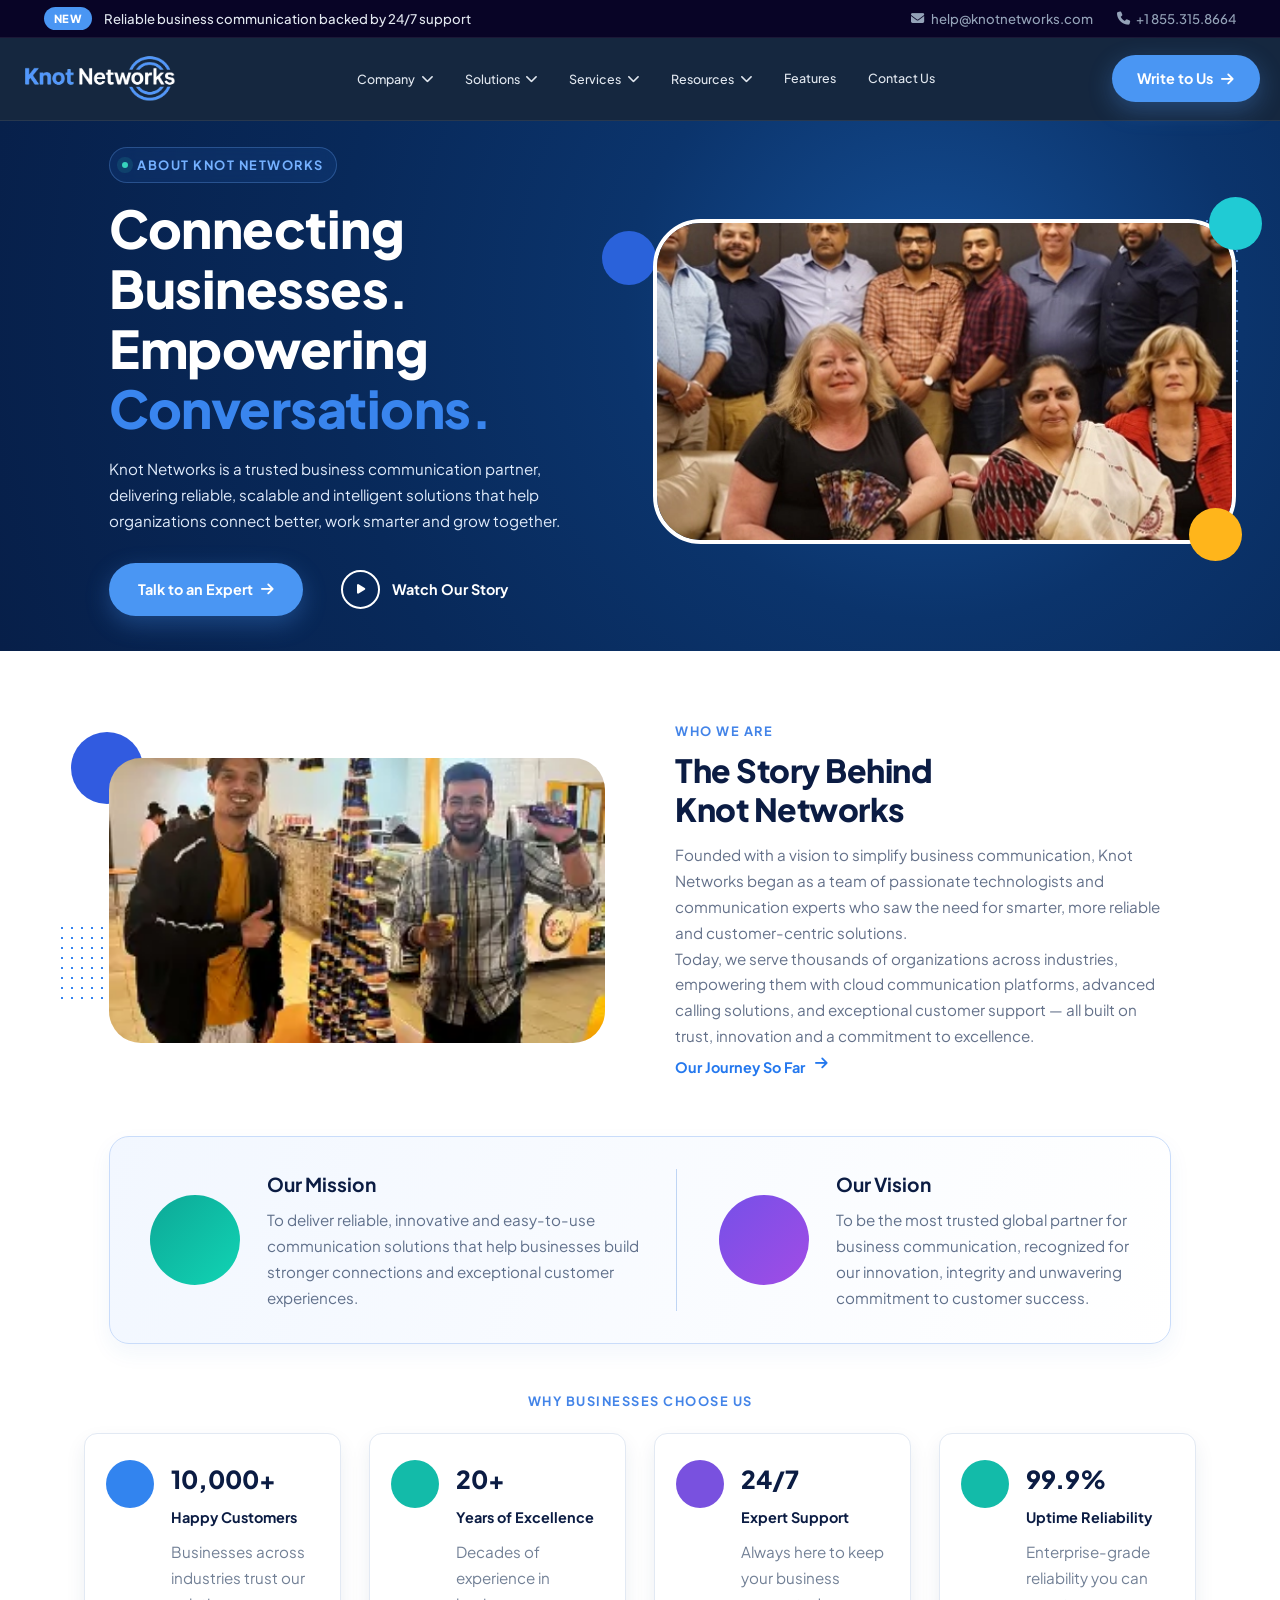
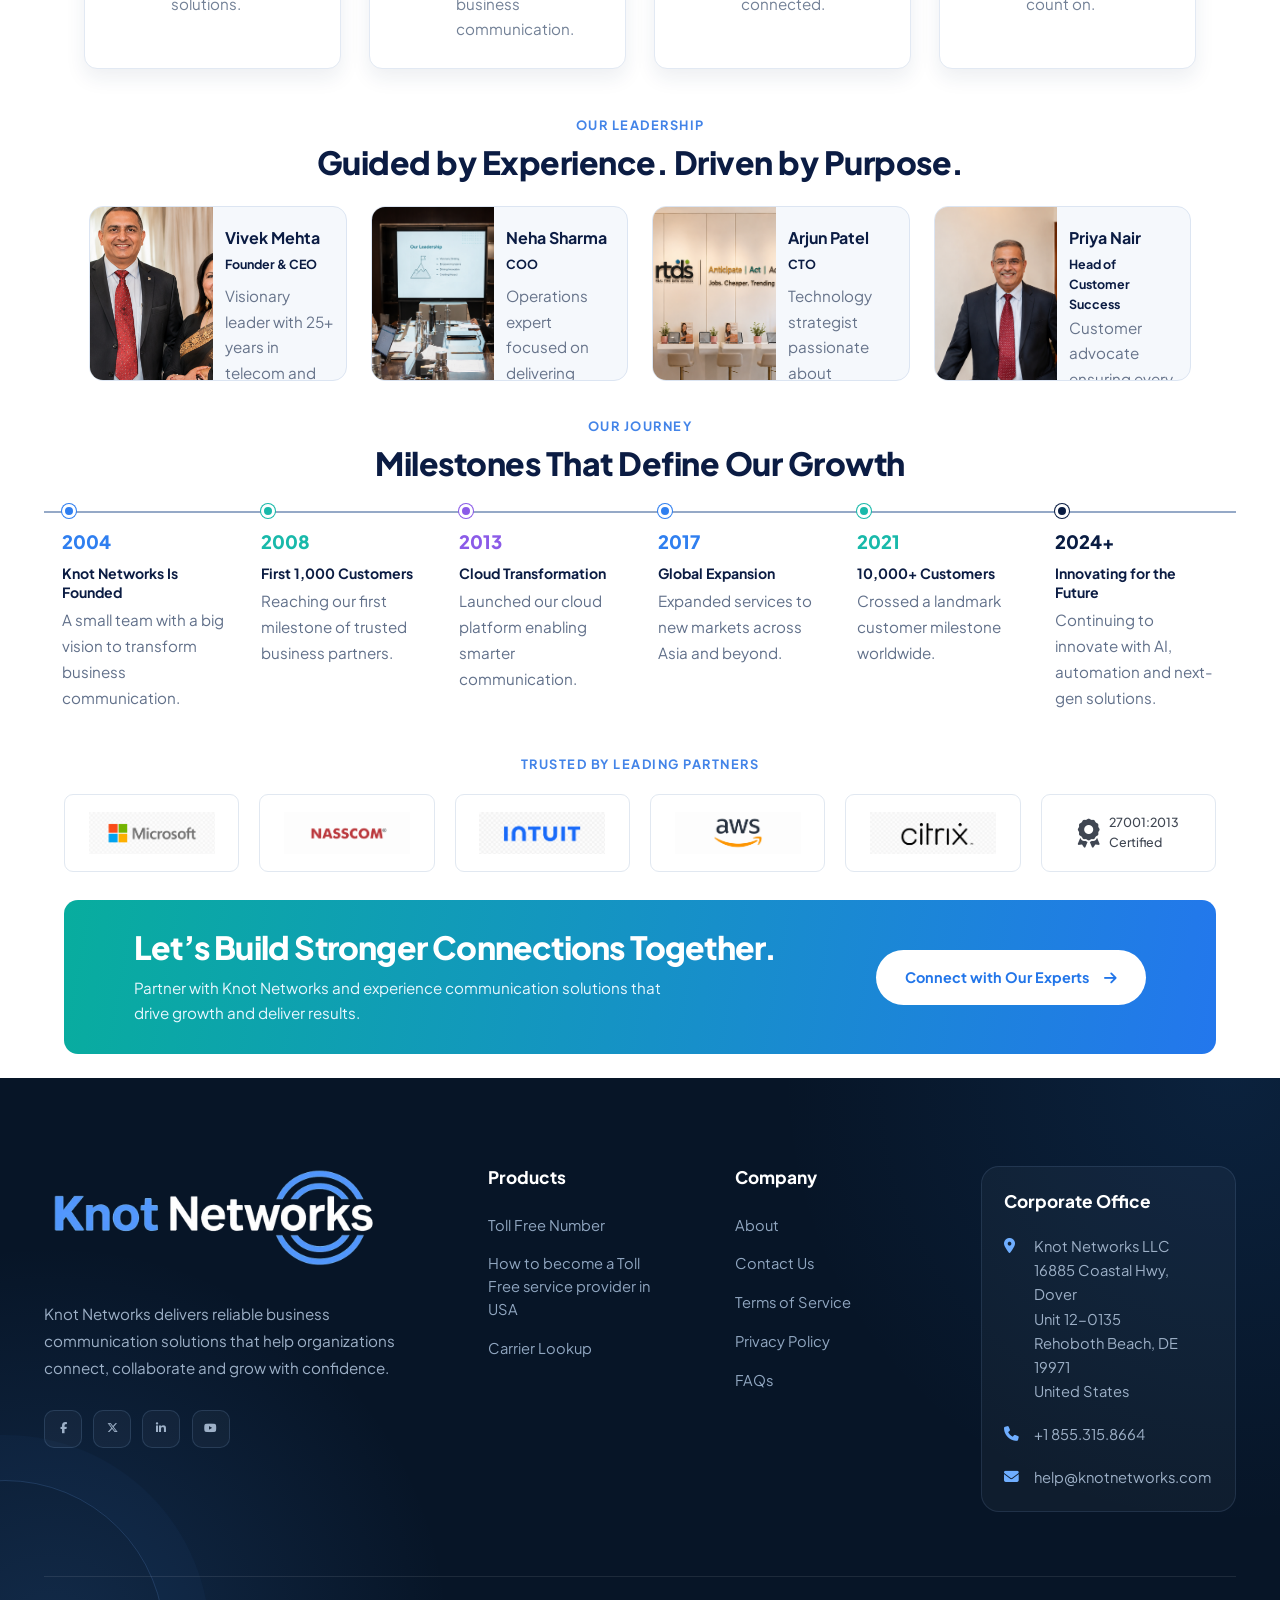
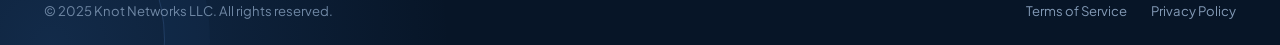
==== commit 0e834c7e: "backup before execute 005" ====
--- a/about-us.html
+++ b/about-us.html
@@ -48,7 +48,6 @@
     <section class="about-hero">
       <div class="about-decor dots dots-a"></div><span class="orb orb-a"></span><span class="orb orb-b"></span>
       <div class="container">
-        <div class="breadcrumbs"><a href="index.html">Home</a><i class="fa-solid fa-chevron-right"></i><span>About Us</span></div>
         <div class="about-hero-grid">
           <div class="about-hero-copy">
             <span class="eyebrow">ABOUT KNOT NETWORKS</span>
--- a/assets/css/about-us.css
+++ b/assets/css/about-us.css
@@ -1,5 +1,7 @@
 .about-page{color:#0b1c43;background:#fff}.about-page .container{max-width:1240px}.about-page .main-header{position:relative}.about-page h1,.about-page h2,.about-page h3,.about-page p{margin-top:0}.eyebrow{display:block;color:#4384e8;font-size:12px;font-weight:700;letter-spacing:1.5px}.center-heading{text-align:center}.center-heading h2{margin:7px 0 0;font-size:27px;letter-spacing:-.8px}
 .about-hero{position:relative;overflow:hidden;padding:26px 0 35px;background:radial-gradient(circle at 73% 36%,#154f96 0,#0b346c 31%,#08295a 60%,#071f49 100%);color:#fff}.breadcrumbs{display:flex;align-items:center;gap:14px;margin-bottom:10px;font-size:12px}.breadcrumbs a{color:#fff}.breadcrumbs i{font-size:8px}.about-hero-grid{display:grid;grid-template-columns:1fr 1.08fr;align-items:center;gap:70px}.about-hero-copy{padding-left:65px}.about-hero h1{margin:16px 0 18px;font-size:42px;line-height:1.13;letter-spacing:-1.6px}.about-hero h1 em{color:#3985ee;font-style:normal}.about-hero-copy>p{max-width:560px;color:#e0ebfb;font-size:13px;line-height:1.85}.about-actions{display:flex;align-items:center;gap:38px;margin-top:29px}.about-actions .btn-primary{padding:15px 29px}.watch-link{display:flex;align-items:center;gap:12px;color:#fff;font-size:13px;font-weight:600}.watch-link span{display:grid;width:39px;height:39px;border:2px solid #fff;border-radius:50%;place-items:center}.watch-link i{font-size:11px}.about-hero-media{position:relative;height:325px}.about-hero-media>img{width:100%;height:100%;border:4px solid #fff;border-radius:48px 48px 48px 48px;object-fit:cover;object-position:center 30%}.corner{position:absolute;width:53px;height:53px;border-radius:50%}.corner-one{top:-22px;right:-26px;background:#20cbd4}.corner-two{right:-6px;bottom:-17px;background:#ffb51b}.orb{position:absolute;border-radius:50%}.orb-a{width:54px;height:54px;left:47%;top:110px;background:#2a62da}.dots{position:absolute;width:190px;height:170px;background-image:radial-gradient(#4b84d3 1.3px,transparent 1.3px);background-size:10px 10px}.dots-a{right:3%;top:95px}
+.about-hero-copy>.eyebrow{display:inline-flex;align-items:center;gap:9px;padding:7px 12px;border:1px solid rgba(115,176,255,.28);border-radius:99px;background:rgba(42,116,220,.12);color:#75b1ff;backdrop-filter:blur(10px)}
+.about-hero-copy>.eyebrow:before{width:6px;height:6px;border-radius:50%;background:#37d3bd;box-shadow:0 0 0 5px rgba(55,211,189,.12);content:""}
 .story-section{padding:70px 0 32px}.story-grid{display:grid;grid-template-columns:1fr 1fr;align-items:center;gap:70px;padding:0 65px}.story-photo{position:relative}.story-photo img{position:relative;z-index:2;width:100%;height:285px;border-radius:32px;object-fit:cover}.story-orb{position:absolute;z-index:1;width:72px;height:72px;left:-38px;top:-26px;border-radius:50%;background:#315be0}.mini-dots{position:absolute;left:-52px;bottom:40px;width:80px;height:80px;background-image:radial-gradient(#3382ef 1.5px,transparent 1.5px);background-size:10px 10px}.story-copy h2{margin:10px 0 14px;font-size:29px;line-height:1.2}.story-copy p{color:#64718a;font-size:12px;line-height:1.75}.text-link{display:inline-flex;gap:10px;margin-top:7px;color:#2478ee;font-size:12px;font-weight:700}.purpose-panel{display:grid;grid-template-columns:1fr 1fr;margin:56px 65px 0;padding:32px 40px;border:1px solid #c9dcfa;border-radius:20px;background:linear-gradient(110deg,#f2f7ff,#fff);box-shadow:0 9px 22px rgba(30,97,190,.06)}.purpose-panel article{display:flex;align-items:center;gap:27px}.purpose-panel article+article{margin-left:36px;padding-left:42px;border-left:1px solid #bfd5f4}.purpose-icon{display:grid;flex:0 0 90px;height:90px;border-radius:50%;place-items:center;color:#fff;font-size:36px}.purpose-icon.mission{background:linear-gradient(135deg,#0da897,#11d4b4)}.purpose-icon.vision{background:linear-gradient(135deg,#7650e8,#a14ce5)}.purpose-panel h3{margin-bottom:8px;font-size:20px}.purpose-panel p{margin:0;color:#60708b;font-size:11px;line-height:1.7}
 .stats-section{padding:15px 0 46px}.about-stats{display:grid;grid-template-columns:repeat(4,1fr);gap:28px;margin:22px 40px 0}.about-stats article{display:flex;gap:17px;min-height:145px;padding:26px 21px;border:1px solid #e2e9f3;border-radius:13px;background:#fff;box-shadow:0 9px 20px rgba(25,51,88,.08)}.stat-icon{display:grid;flex:0 0 48px;height:48px;border-radius:50%;place-items:center;color:#fff;font-size:21px}.stat-icon.blue{background:#3284ef}.stat-icon.green,.stat-icon.teal{background:#13bba9}.stat-icon.purple{background:#7951df}.about-stats strong,.about-stats b{display:block}.about-stats strong{font-size:21px}.about-stats b{margin:6px 0 10px;font-size:11px}.about-stats p{margin:0;color:#728096;font-size:9px;line-height:1.55}
 .leaders-section{padding:0 0 35px}.leaders-grid{display:grid;grid-template-columns:repeat(4,1fr);gap:24px;margin:25px 45px 0}.leaders-grid article{display:grid;grid-template-columns:48% 52%;height:175px;overflow:hidden;border:1px solid #dce5f2;border-radius:14px;background:#f5f8fc}.leaders-grid img{width:100%;height:100%;object-fit:cover}.leaders-grid div{padding:18px 12px}.leaders-grid h3{margin-bottom:4px;font-size:12px}.leaders-grid b{display:block;min-height:28px;font-size:9px}.leaders-grid p{color:#66738a;font-size:8px;line-height:1.55}.leaders-grid a{color:#1473e6;font-size:15px}
@@ -38,3 +40,20 @@
 .trust-logos span:hover img{transform:scale(1.06)}
 .about-cta a:hover{color:#1264d4;transform:translateY(-3px);box-shadow:0 12px 26px rgba(4,47,118,.2)}
 @media(prefers-reduced-motion:reduce){.about-hero-copy>*,.about-hero-media,.orb-a,.corner-one,.corner-two{animation:none!important}.purpose-panel article,.about-stats article,.leaders-grid article,.timeline article,.trust-logos span,.about-cta a{transition:none}}
+
+/* Typography aligned with the home-page scale */
+.about-page{font-family:var(--font-main);font-size:16px;font-weight:400;line-height:1.6}
+.about-page .eyebrow{font-size:.8rem;font-weight:700;letter-spacing:1.5px}
+.about-hero h1{font-size:3.25rem;font-weight:800;line-height:1.15;letter-spacing:-.5px}
+.about-hero-copy>p{font-size:1.1rem;font-weight:400;line-height:1.7}
+.about-actions .btn-primary,.watch-link{font-size:.9rem;font-weight:700}
+.story-copy h2,.center-heading h2{font-size:2.5rem;font-weight:800;line-height:1.2;letter-spacing:-.5px}
+.story-copy p{font-size:.98rem;font-weight:400;line-height:1.75}
+.text-link{font-size:.9rem;font-weight:700}
+.purpose-panel h3{font-size:1.2rem;font-weight:700}.purpose-panel p{font-size:.9rem;font-weight:400;line-height:1.7}
+.about-stats strong{font-size:1.55rem;font-weight:800}.about-stats b{font-size:.9rem;font-weight:700}.about-stats p{font-size:.8rem;font-weight:400;line-height:1.6}
+.leaders-grid h3{font-size:1rem;font-weight:700}.leaders-grid b{font-size:.78rem;font-weight:700}.leaders-grid p{font-size:.78rem;font-weight:400;line-height:1.55}
+.timeline strong{font-size:1.15rem;font-weight:800}.timeline h3{font-size:.88rem;font-weight:700}.timeline p{font-size:.78rem;font-weight:400;line-height:1.55}
+.trust-logos .iso{font-size:.78rem;font-weight:500}.about-cta h2{font-size:2rem;font-weight:800}.about-cta p{font-size:.95rem;font-weight:400;line-height:1.7}.about-cta a{font-size:.9rem;font-weight:700}
+@media(max-width:768px){.about-hero h1{font-size:2.6rem}.story-copy h2,.center-heading h2{font-size:2rem}}
+@media(max-width:520px){.about-hero h1{font-size:2.15rem}.about-hero-copy>p{font-size:1rem}.story-copy h2,.center-heading h2{font-size:1.75rem}.about-cta h2{font-size:1.55rem}}
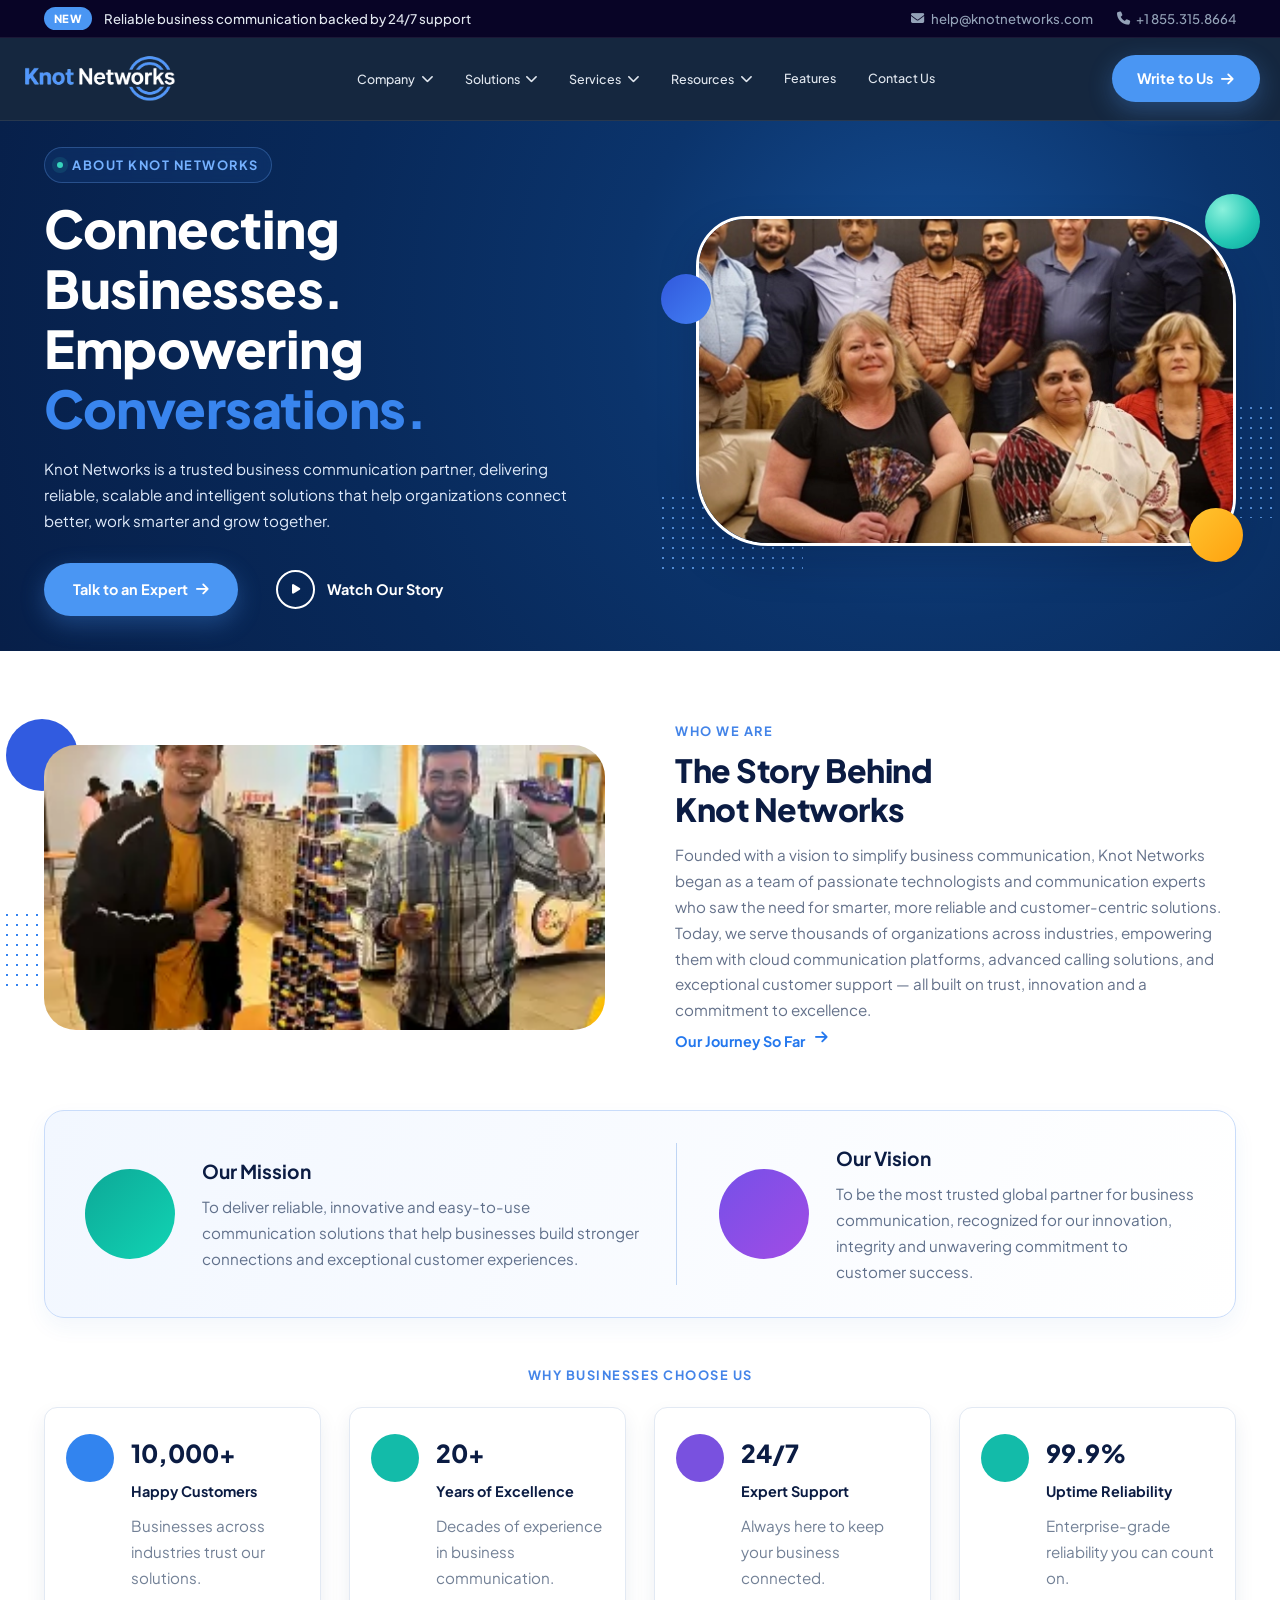
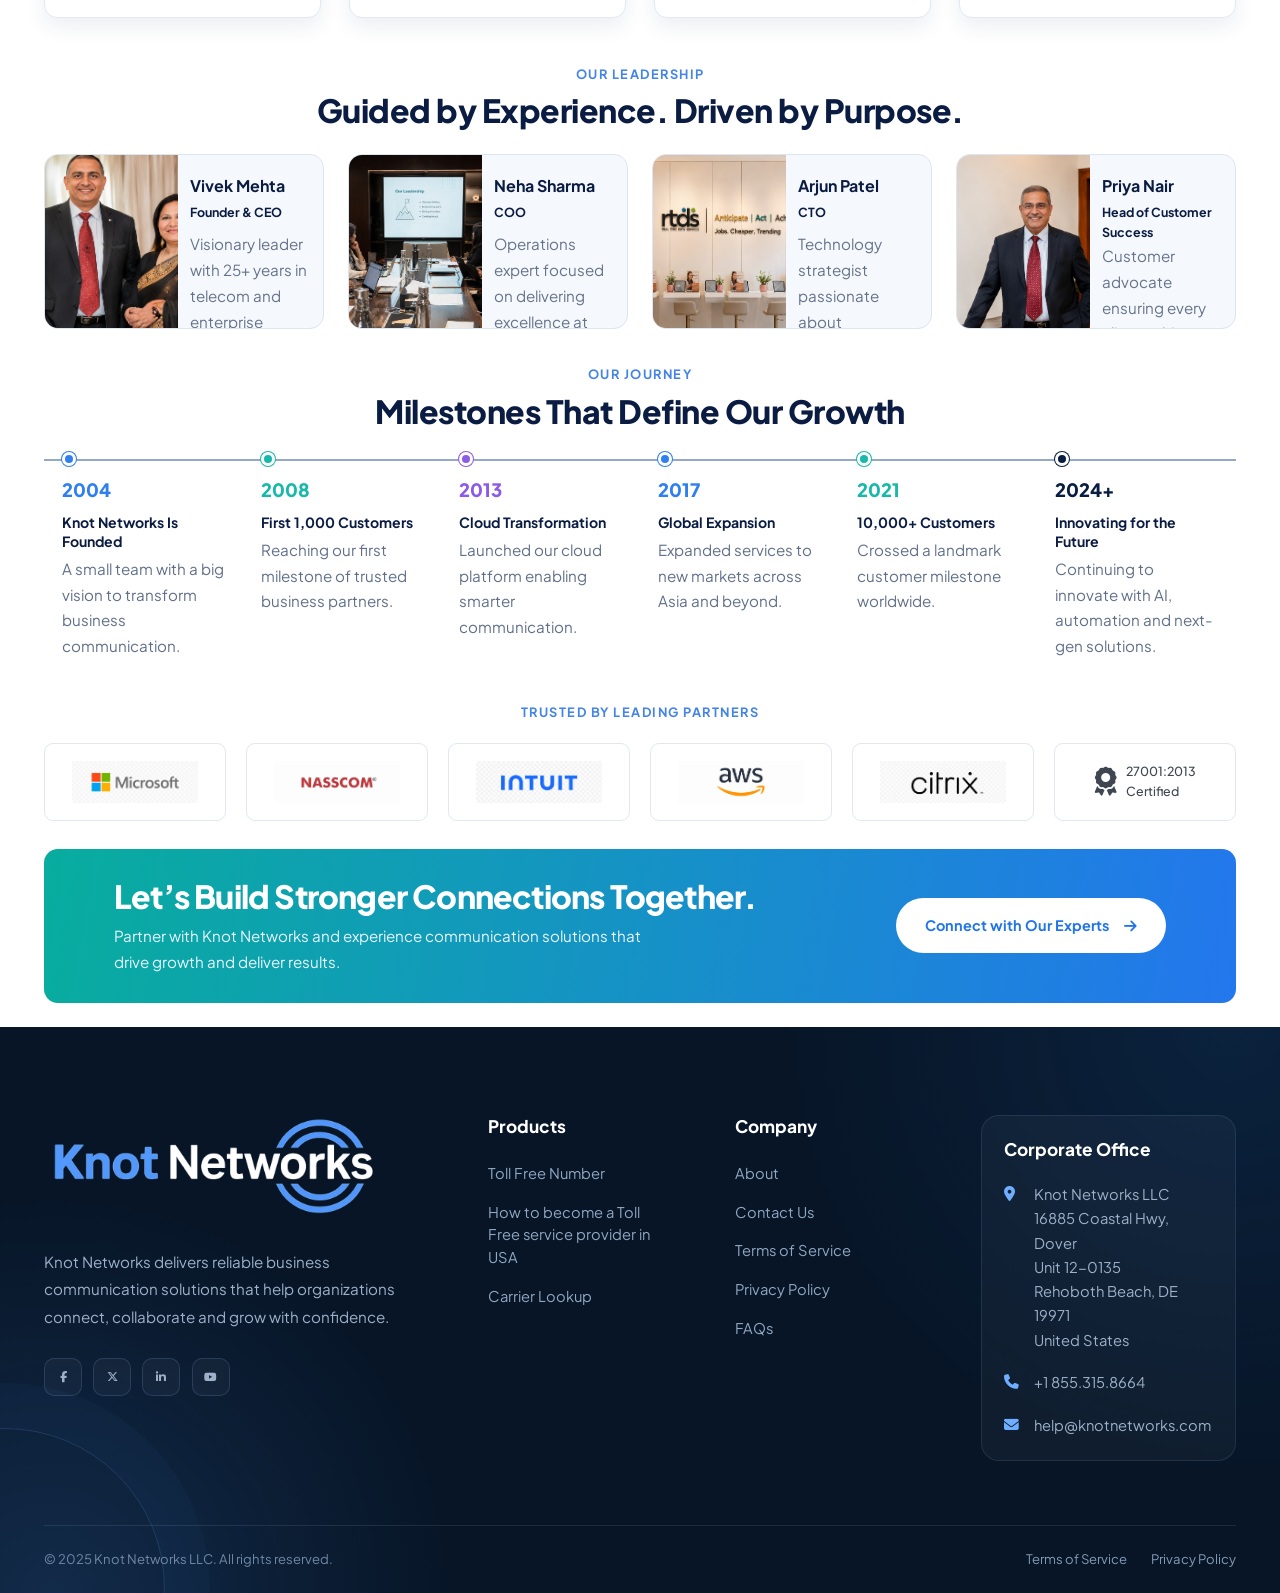
==== commit 210cd2c7: "backup before execute 011" ====
--- a/about-us.html
+++ b/about-us.html
@@ -55,7 +55,7 @@
             <p>Knot Networks is a trusted business communication partner, delivering reliable, scalable and intelligent solutions that help organizations connect better, work smarter and grow together.</p>
             <div class="about-actions"><a href="#contact" class="btn-primary">Talk to an Expert <i class="fa-solid fa-arrow-right"></i></a><a class="watch-link" href="#story"><span><i class="fa-solid fa-play"></i></span> Watch Our Story</a></div>
           </div>
-          <div class="about-hero-media"><img src="assets/img/career/career-leadership-team.webp" alt="Knot Networks team"><div class="corner corner-one"></div><div class="corner corner-two"></div></div>
+          <div class="about-hero-media"><img src="assets/img/career/career-leadership-team.webp" alt="Knot Networks team group"><div class="corner corner-one"></div><div class="corner corner-two"></div><div class="corner corner-three"></div></div>
         </div>
       </div>
     </section>
--- a/assets/css/style.css
+++ b/assets/css/style.css
@@ -4374,6 +4374,16 @@
 .footer-legal-links a { color: #839ab6; transition: color .25s ease; }
 .footer-legal-links a:hover { color: #6FAEFF; }
 
+/* Keep footer content aligned with the same container used by the header */
+.main-footer .footer-container {
+  width: 100%;
+  max-width: var(--container-max-width);
+  margin-right: auto;
+  margin-left: auto;
+  padding-right: 1.5rem;
+  padding-left: 1.5rem;
+}
+
 @media (max-width: 1024px) {
   .footer-main-grid { grid-template-columns: 1.4fr 1fr 1fr; }
   .footer-office { grid-column: 1 / -1; }
--- a/assets/css/about-us.css
+++ b/assets/css/about-us.css
@@ -1,4 +1,4 @@
-.about-page{color:#0b1c43;background:#fff}.about-page .container{max-width:1240px}.about-page .main-header{position:relative}.about-page h1,.about-page h2,.about-page h3,.about-page p{margin-top:0}.eyebrow{display:block;color:#4384e8;font-size:12px;font-weight:700;letter-spacing:1.5px}.center-heading{text-align:center}.center-heading h2{margin:7px 0 0;font-size:27px;letter-spacing:-.8px}
+.about-page{color:#0b1c43;background:#fff}.about-page .container{max-width:1240px}.about-page h1,.about-page h2,.about-page h3,.about-page p{margin-top:0}.eyebrow{display:block;color:#4384e8;font-size:12px;font-weight:700;letter-spacing:1.5px}.center-heading{text-align:center}.center-heading h2{margin:7px 0 0;font-size:27px;letter-spacing:-.8px}
 .about-hero{position:relative;overflow:hidden;padding:26px 0 35px;background:radial-gradient(circle at 73% 36%,#154f96 0,#0b346c 31%,#08295a 60%,#071f49 100%);color:#fff}.breadcrumbs{display:flex;align-items:center;gap:14px;margin-bottom:10px;font-size:12px}.breadcrumbs a{color:#fff}.breadcrumbs i{font-size:8px}.about-hero-grid{display:grid;grid-template-columns:1fr 1.08fr;align-items:center;gap:70px}.about-hero-copy{padding-left:65px}.about-hero h1{margin:16px 0 18px;font-size:42px;line-height:1.13;letter-spacing:-1.6px}.about-hero h1 em{color:#3985ee;font-style:normal}.about-hero-copy>p{max-width:560px;color:#e0ebfb;font-size:13px;line-height:1.85}.about-actions{display:flex;align-items:center;gap:38px;margin-top:29px}.about-actions .btn-primary{padding:15px 29px}.watch-link{display:flex;align-items:center;gap:12px;color:#fff;font-size:13px;font-weight:600}.watch-link span{display:grid;width:39px;height:39px;border:2px solid #fff;border-radius:50%;place-items:center}.watch-link i{font-size:11px}.about-hero-media{position:relative;height:325px}.about-hero-media>img{width:100%;height:100%;border:4px solid #fff;border-radius:48px 48px 48px 48px;object-fit:cover;object-position:center 30%}.corner{position:absolute;width:53px;height:53px;border-radius:50%}.corner-one{top:-22px;right:-26px;background:#20cbd4}.corner-two{right:-6px;bottom:-17px;background:#ffb51b}.orb{position:absolute;border-radius:50%}.orb-a{width:54px;height:54px;left:47%;top:110px;background:#2a62da}.dots{position:absolute;width:190px;height:170px;background-image:radial-gradient(#4b84d3 1.3px,transparent 1.3px);background-size:10px 10px}.dots-a{right:3%;top:95px}
 .about-hero-copy>.eyebrow{display:inline-flex;align-items:center;gap:9px;padding:7px 12px;border:1px solid rgba(115,176,255,.28);border-radius:99px;background:rgba(42,116,220,.12);color:#75b1ff;backdrop-filter:blur(10px)}
 .about-hero-copy>.eyebrow:before{width:6px;height:6px;border-radius:50%;background:#37d3bd;box-shadow:0 0 0 5px rgba(55,211,189,.12);content:""}
@@ -57,3 +57,60 @@
 .trust-logos .iso{font-size:.78rem;font-weight:500}.about-cta h2{font-size:2rem;font-weight:800}.about-cta p{font-size:.95rem;font-weight:400;line-height:1.7}.about-cta a{font-size:.9rem;font-weight:700}
 @media(max-width:768px){.about-hero h1{font-size:2.6rem}.story-copy h2,.center-heading h2{font-size:2rem}}
 @media(max-width:520px){.about-hero h1{font-size:2.15rem}.about-hero-copy>p{font-size:1rem}.story-copy h2,.center-heading h2{font-size:1.75rem}.about-cta h2{font-size:1.55rem}}
+
+/* Match the home page container edges */
+.about-page .container{max-width:var(--container-max-width)}
+.about-hero-copy{padding-left:0}
+.story-grid{padding-inline:0}
+.purpose-panel{margin-right:0;margin-left:0}
+.about-stats,.leaders-grid{margin-right:0;margin-left:0}
+.trust-logos{margin-right:0;margin-left:0}
+.about-cta{margin-right:0;margin-left:0}
+.about-page .main-header{position:sticky;top:0;z-index:1000;background:var(--color-header-bg);backdrop-filter:blur(12px);-webkit-backdrop-filter:blur(12px)}
+
+/* Screenshot-matched About Us hero composition */
+.about-hero-media{
+  width:100%;
+  max-width:540px;
+  height:330px;
+  justify-self:end;
+}
+.about-hero-media>img{
+  width:100%;
+  height:100%;
+  border:3px solid #fff;
+  border-radius:50px 88px 48px 72px;
+  object-fit:cover;
+  object-position:center 35%;
+  filter:none;
+  box-shadow:0 18px 38px rgba(0,14,45,.22);
+}
+.about-hero-media:before{
+  position:absolute;
+  z-index:0;
+  right:-70px;
+  bottom:28px;
+  width:130px;
+  height:115px;
+  background-image:radial-gradient(rgba(91,151,225,.9) 1.3px,transparent 1.4px);
+  background-size:10px 10px;
+  content:"";
+}
+.about-hero-media:after{
+  position:absolute;
+  z-index:0;
+  bottom:-27px;
+  left:-38px;
+  width:145px;
+  height:80px;
+  background-image:radial-gradient(rgba(91,151,225,.9) 1.3px,transparent 1.4px);
+  background-size:10px 10px;
+  content:"";
+}
+.about-hero-media>img{position:relative;z-index:1}.about-hero-media .corner{z-index:2}
+.about-hero-media .corner-one{top:58px;right:auto;left:-35px;width:50px;height:50px;background:linear-gradient(135deg,#3158dc,#4380f4)}
+.about-hero-media .corner-two{top:-22px;right:-24px;bottom:auto;width:55px;height:55px;background:radial-gradient(circle at 32% 28%,#8af1dc,#24c8b5 58%,#0aa79b)}
+.about-hero-media .corner-three{right:-7px;bottom:-16px;width:54px;height:54px;background:linear-gradient(135deg,#ffc42f,#ffa10e)}
+.about-hero .orb-a{display:none}.about-hero .dots-a{display:none}
+@media(max-width:800px){.about-hero-media{justify-self:center}}
+@media(max-width:520px){.about-hero-media{height:240px}.about-hero-media>img{border-radius:36px 58px 30px 55px}.about-hero-media .corner-one{left:-15px}.about-hero-media .corner-two{right:-8px}.about-hero-media .corner-three{right:-3px}}
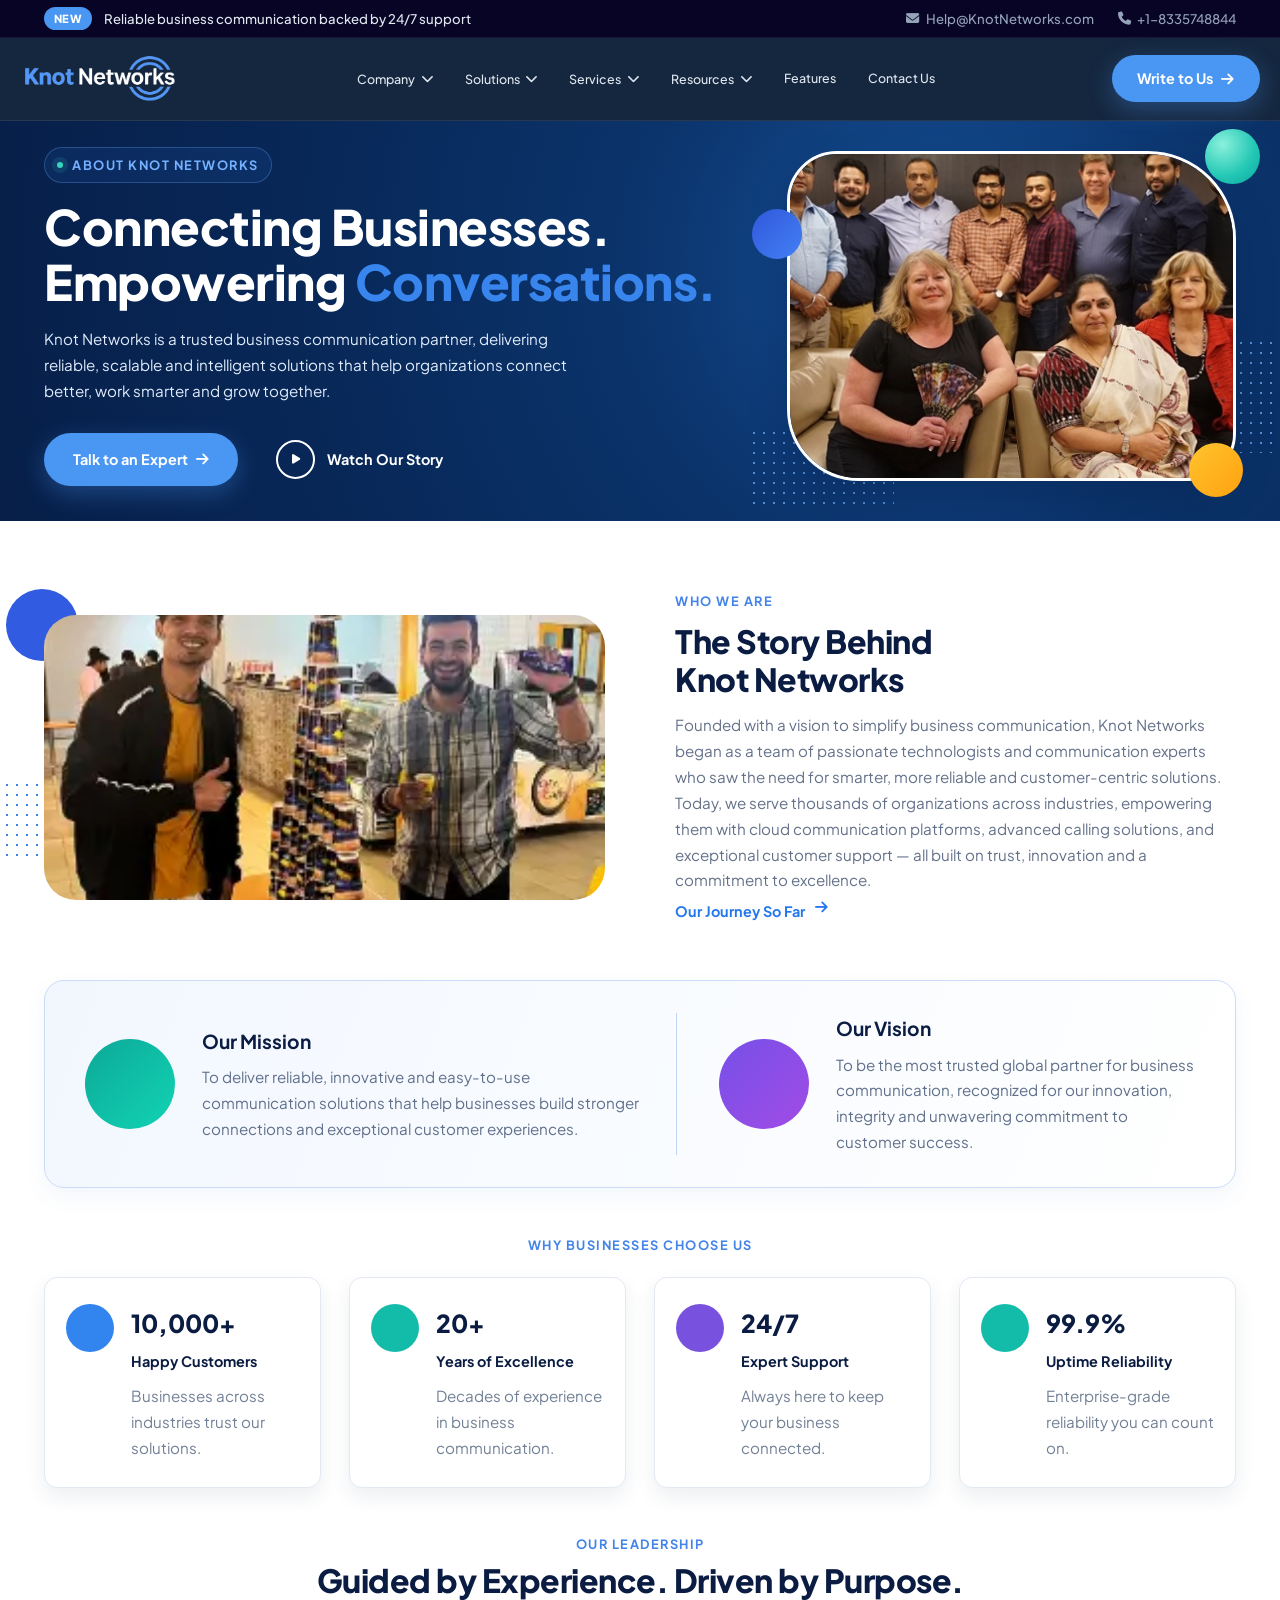
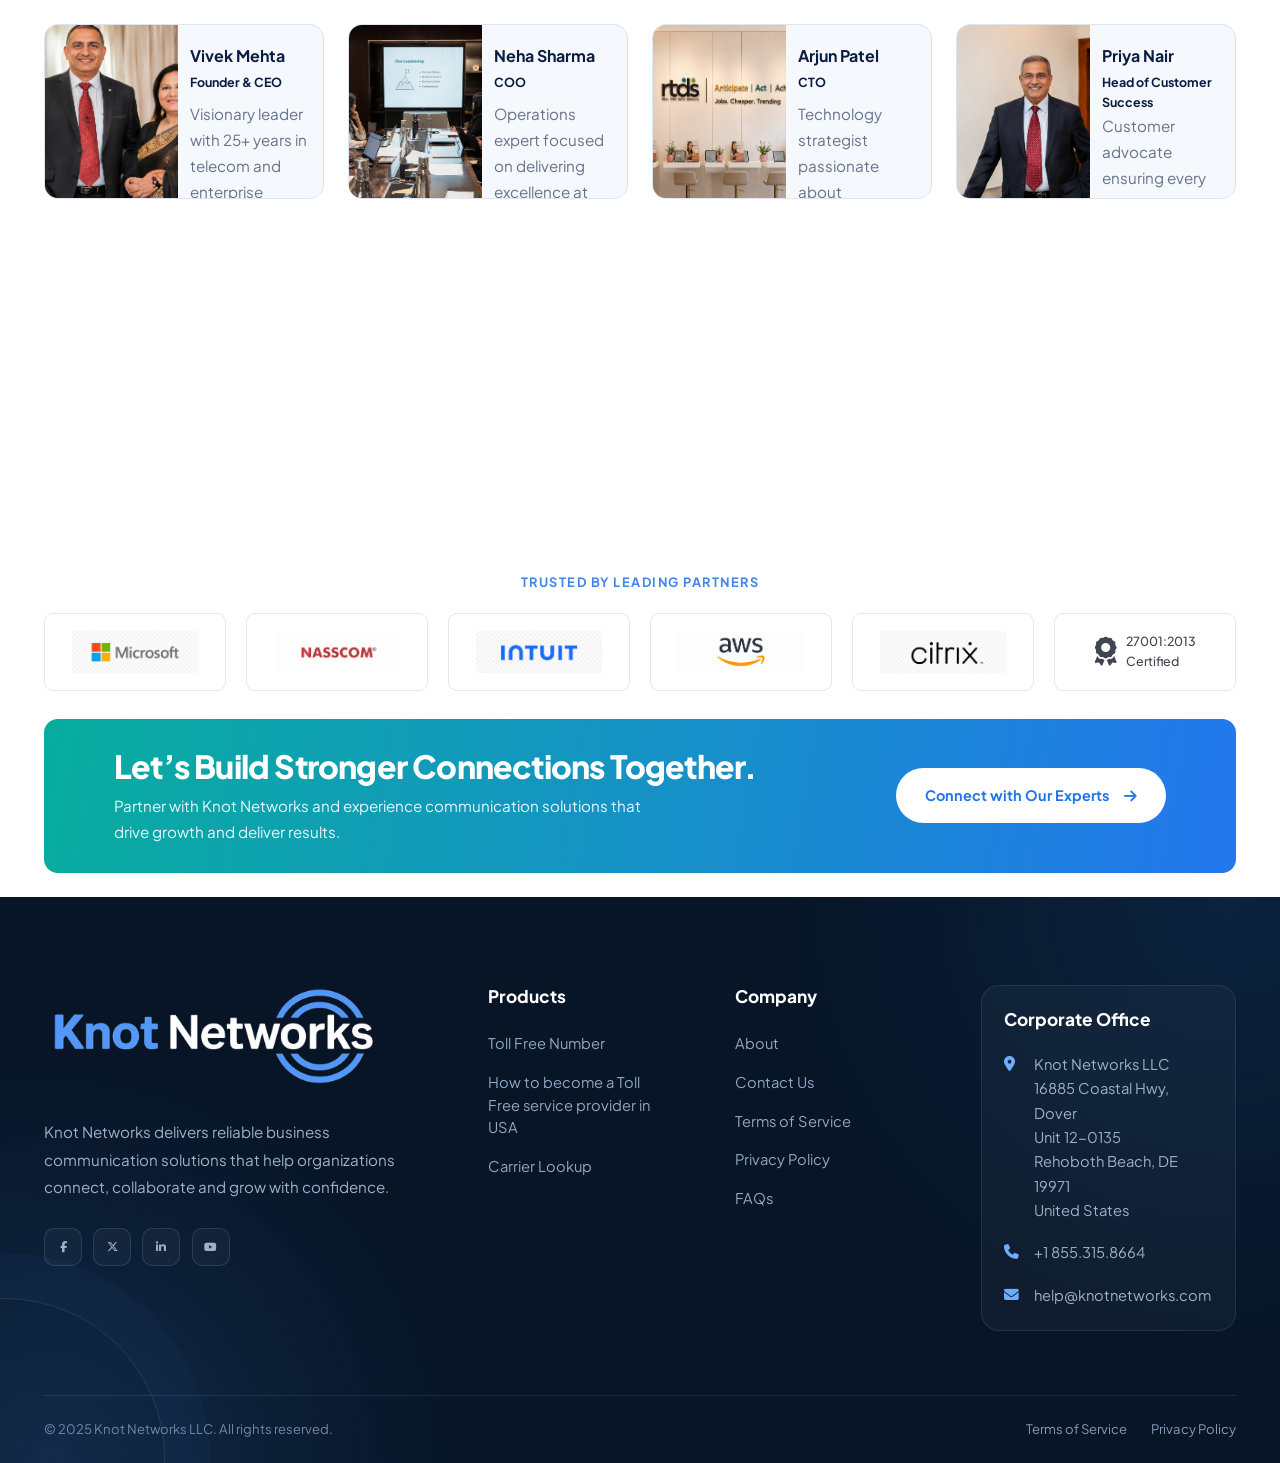
==== commit 1bbb4bbe: "backup before execute 012" ====
--- a/about-us.html
+++ b/about-us.html
@@ -15,8 +15,8 @@
     <div class="container top-bar-inner">
       <div class="announcement-left"><span class="badge-new">NEW</span><span class="announcement-text">Reliable business communication backed by 24/7 support</span></div>
       <div class="top-bar-contact">
-        <a href="mailto:help@knotnetworks.com" class="contact-link"><i class="fa-solid fa-envelope"></i> help@knotnetworks.com</a>
-        <a href="tel:+18553158664" class="contact-link"><i class="fa-solid fa-phone"></i> +1 855.315.8664</a>
+        <a href="mailto:help@knotnetworks.com" class="contact-link"><i class="fa-solid fa-envelope"></i> Help@KnotNetworks.com</a>
+        <a href="tel:+18335748844" class="contact-link"><i class="fa-solid fa-phone"></i> +1-8335748844</a>
       </div>
     </div>
   </div>
@@ -37,9 +37,9 @@
         <div class="nav-item has-dropdown"><button class="nav-link dropdown-trigger" type="button">Resources <i class="fa-solid fa-chevron-down"></i></button>
           <div class="nav-dropdown"><a href="index.html#resources"><i class="fa-regular fa-newspaper"></i><span><b>Communication Insights</b><small>Advice for modern businesses</small></span></a></div>
         </div>
-        <a href="index.html#solutions" class="nav-link">Features</a><a href="#contact" class="nav-link">Contact Us</a>
+        <a href="index.html#solutions" class="nav-link">Features</a><a href="contact-us.html" class="nav-link">Contact Us</a>
       </nav>
-      <div class="nav-actions"><a href="#contact" class="btn-primary">Write to Us <i class="fa-solid fa-arrow-right"></i></a></div>
+      <div class="nav-actions"><a href="contact-us.html#message" class="btn-primary">Write to Us <i class="fa-solid fa-arrow-right"></i></a></div>
       <button class="mobile-toggle" id="mobileToggle" aria-label="Toggle menu"><span></span><span></span><span></span></button>
     </div>
   </header>
@@ -51,7 +51,7 @@
         <div class="about-hero-grid">
           <div class="about-hero-copy">
             <span class="eyebrow">ABOUT KNOT NETWORKS</span>
-            <h1>Connecting Businesses.<br>Empowering <em>Conversations.</em></h1>
+            <h1><span>Connecting Businesses.</span><span>Empowering <em>Conversations.</em></span></h1>
             <p>Knot Networks is a trusted business communication partner, delivering reliable, scalable and intelligent solutions that help organizations connect better, work smarter and grow together.</p>
             <div class="about-actions"><a href="#contact" class="btn-primary">Talk to an Expert <i class="fa-solid fa-arrow-right"></i></a><a class="watch-link" href="#story"><span><i class="fa-solid fa-play"></i></span> Watch Our Story</a></div>
           </div>
--- a/assets/css/about-us.css
+++ b/assets/css/about-us.css
@@ -114,3 +114,9 @@
 .about-hero .orb-a{display:none}.about-hero .dots-a{display:none}
 @media(max-width:800px){.about-hero-media{justify-self:center}}
 @media(max-width:520px){.about-hero-media{height:240px}.about-hero-media>img{border-radius:36px 58px 30px 55px}.about-hero-media .corner-one{left:-15px}.about-hero-media .corner-two{right:-8px}.about-hero-media .corner-three{right:-3px}}
+
+/* Keep the About hero heading on exactly two lines */
+.about-hero h1{font-size:3.05rem;font-weight:800;line-height:1.12;letter-spacing:-.5px}
+.about-hero h1>span{display:block;white-space:nowrap}
+@media(max-width:1024px){.about-hero h1{font-size:2.4rem}}
+@media(max-width:620px){.about-hero h1{font-size:clamp(1.75rem,7.5vw,2.4rem)}}
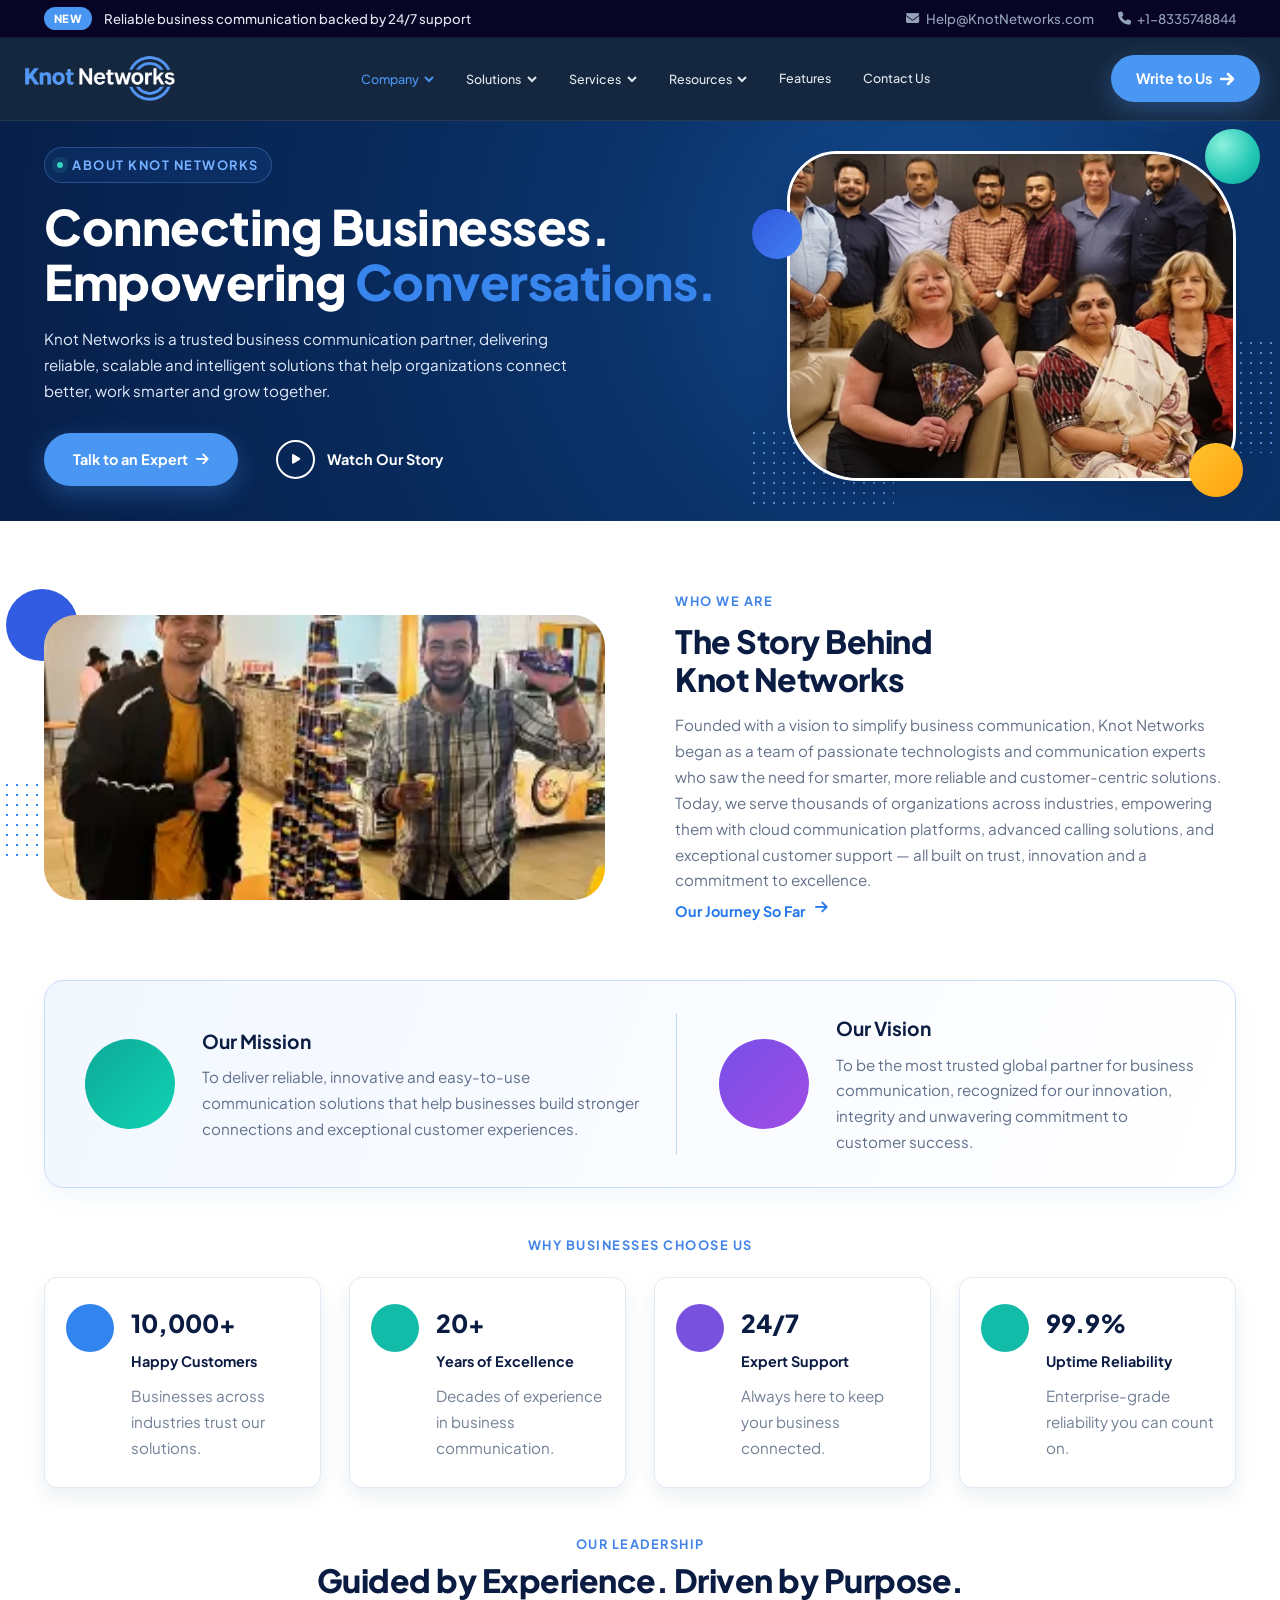
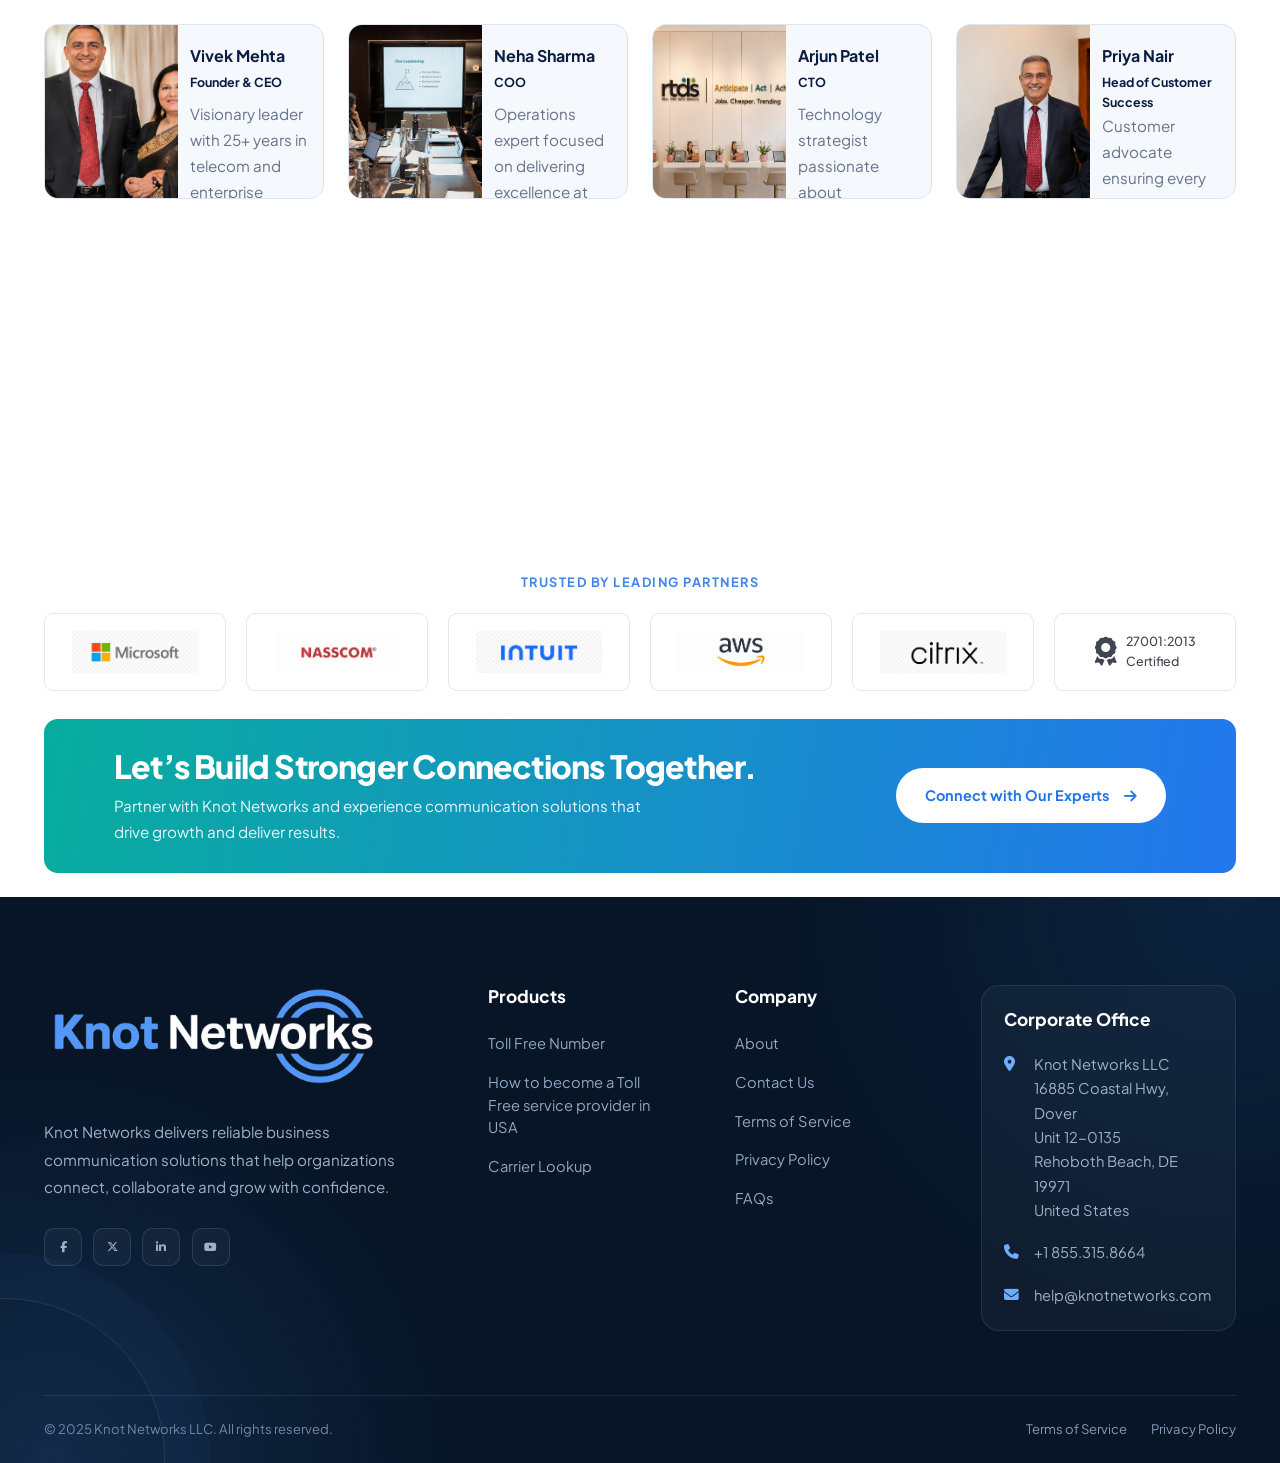
==== commit f42038a8: "backup before execute 013" ====
--- a/about-us.html
+++ b/about-us.html
@@ -121,6 +121,7 @@
     </div>
     <div class="footer-bottom-bar"><p>© 2025 Knot Networks LLC. All rights reserved.</p><div class="footer-legal-links"><a href="#">Terms of Service</a><a href="#">Privacy Policy</a></div></div>
   </div></footer>
+  <script src="assets/js/shared-header.js"></script>
   <script src="assets/js/main.js"></script>
 </body>
 </html>
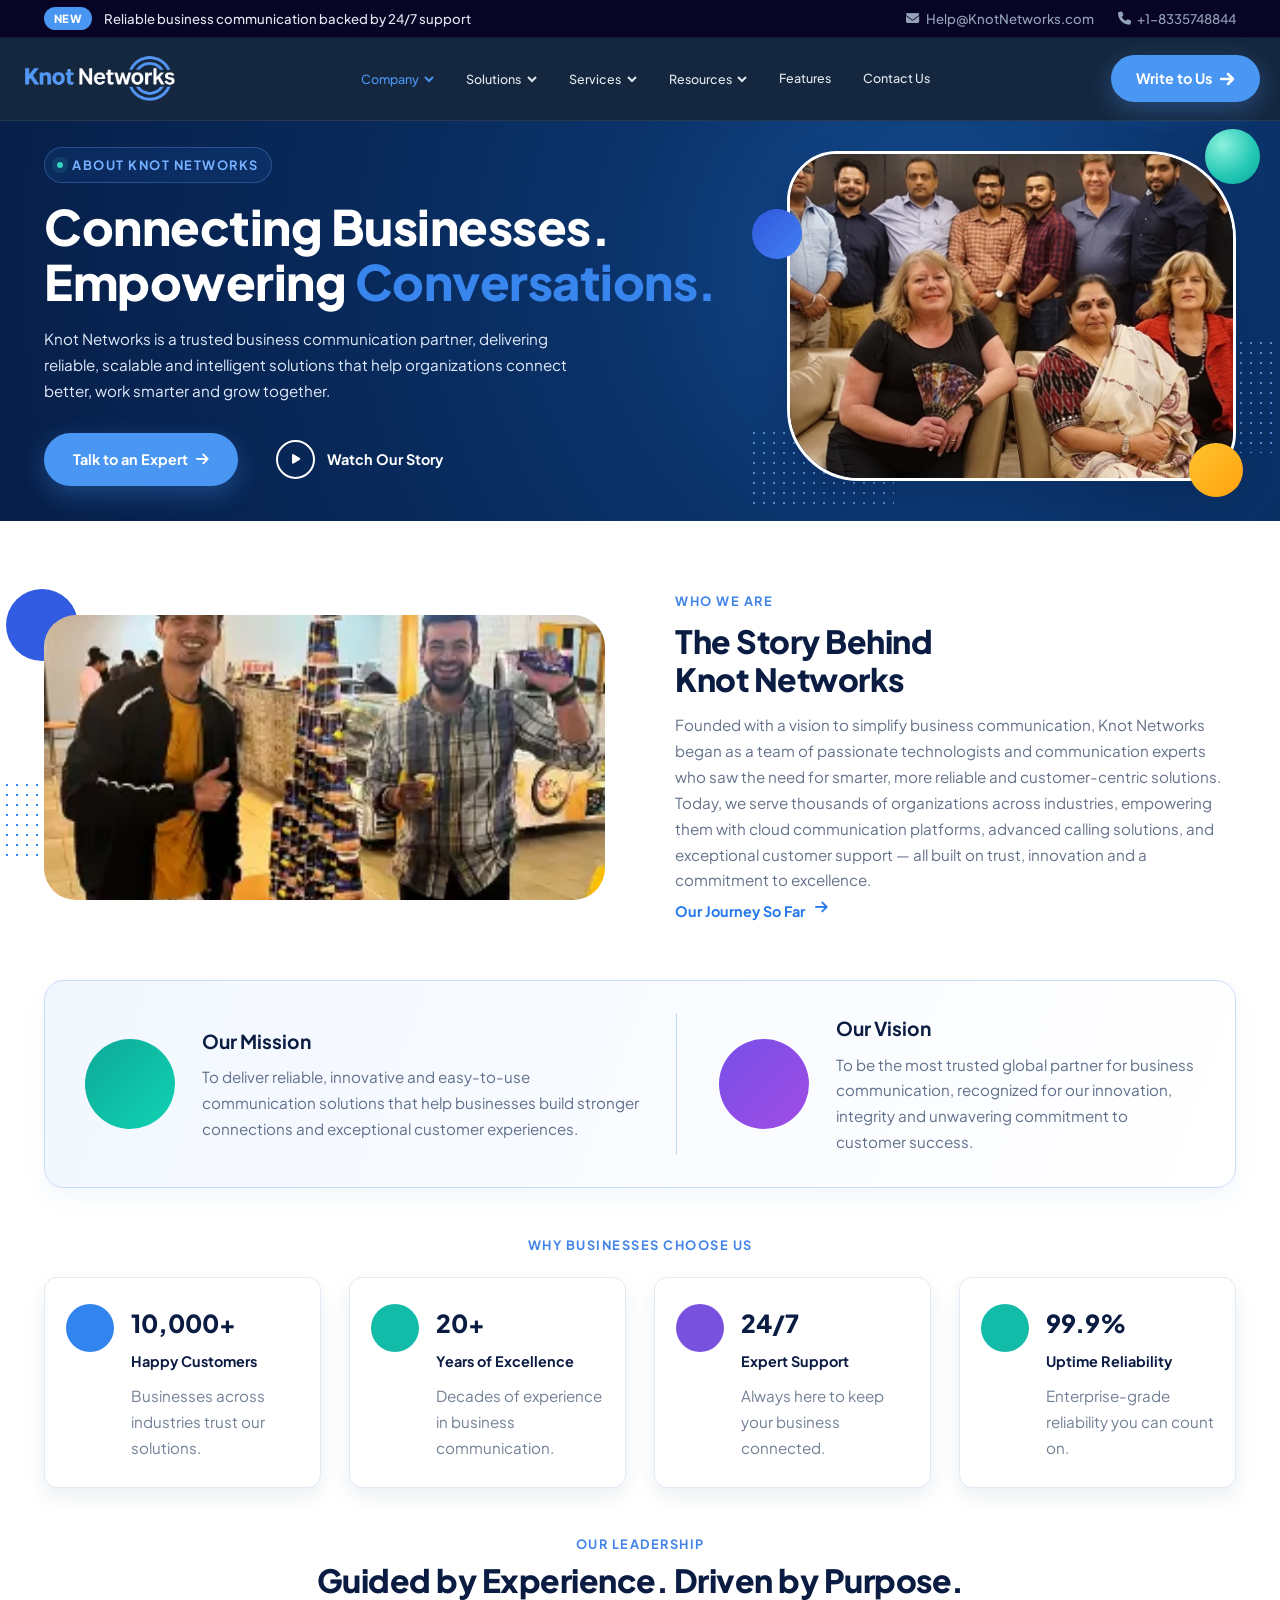
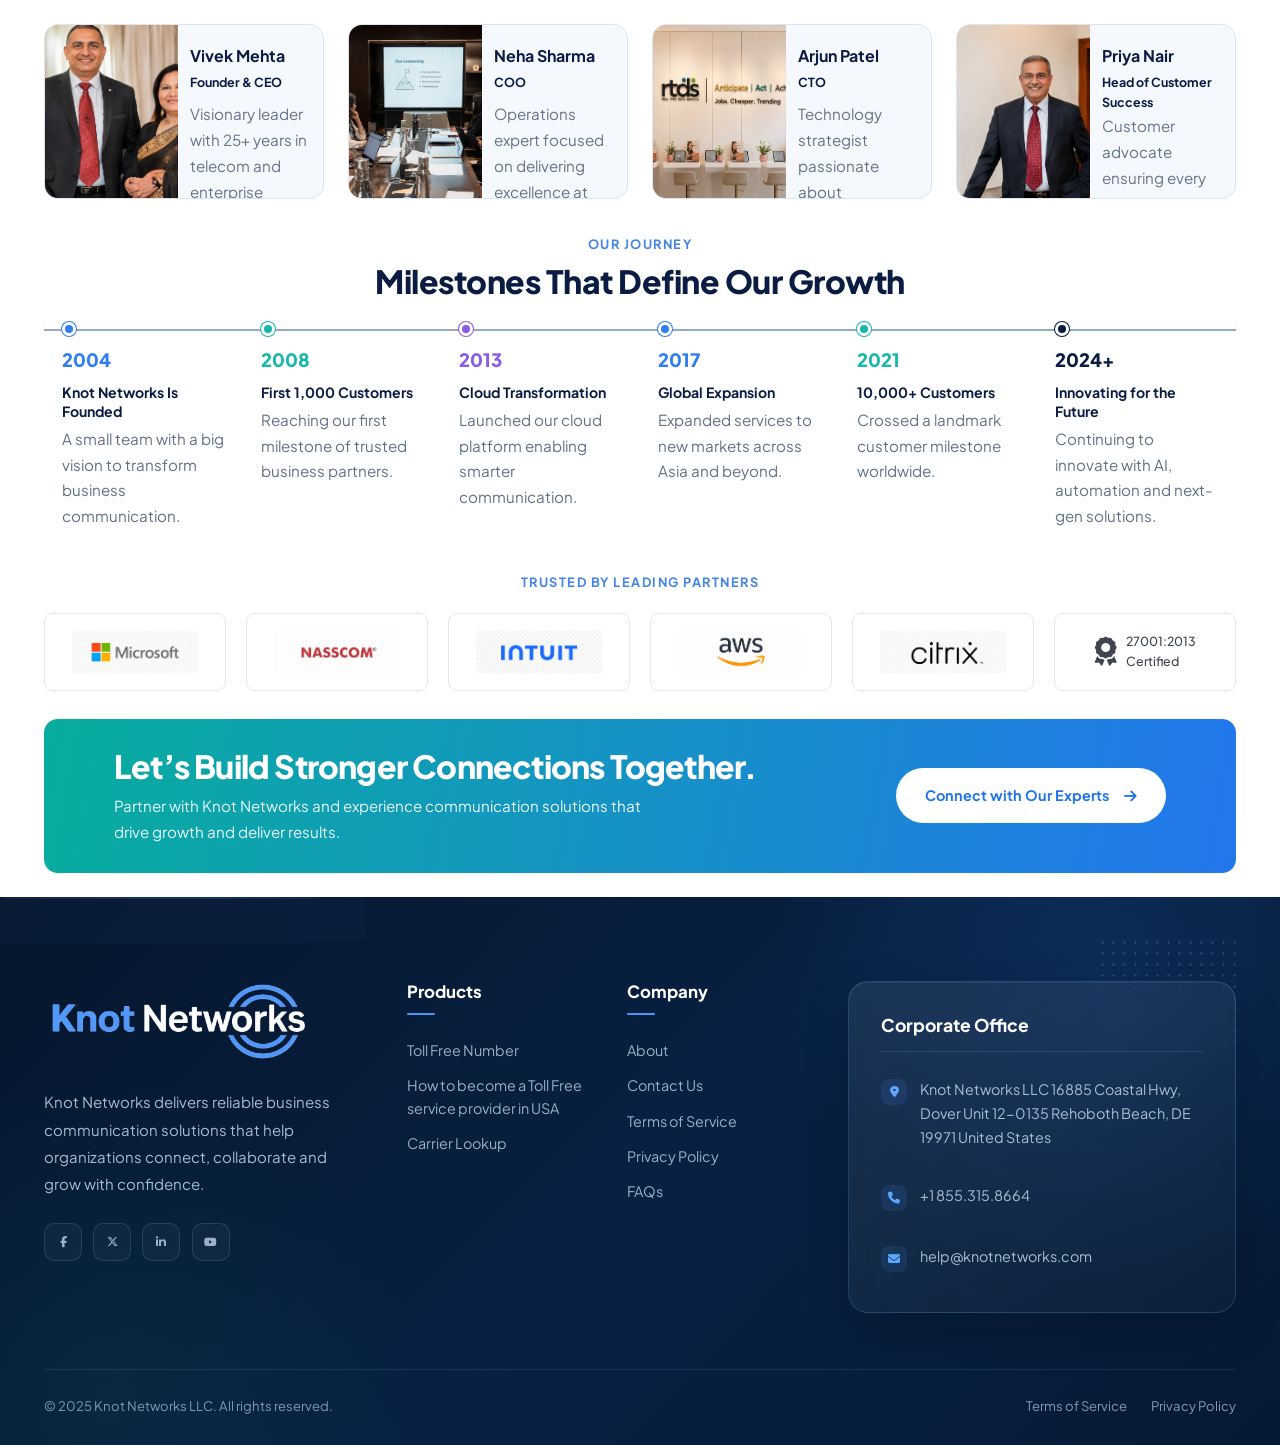
==== commit 94736641: "backup before execute 015" ====
--- a/about-us.html
+++ b/about-us.html
@@ -117,7 +117,7 @@
       <div class="footer-brand-panel"><a href="index.html"><img class="footer-logo" src="assets/img/logo.webp" alt="Knot Networks"></a><p class="footer-brand-copy">Knot Networks delivers reliable business communication solutions that help organizations connect, collaborate and grow with confidence.</p><div class="footer-socials"><a href="#"><i class="fa-brands fa-facebook-f"></i></a><a href="#"><i class="fa-brands fa-x-twitter"></i></a><a href="#"><i class="fa-brands fa-linkedin-in"></i></a><a href="#"><i class="fa-brands fa-youtube"></i></a></div></div>
       <div class="footer-column"><h3 class="footer-col-title">Products</h3><div class="footer-links-list"><a href="#">Toll Free Number</a><a href="#">How to become a Toll Free service provider in USA</a><a href="#">Carrier Lookup</a></div></div>
       <div class="footer-column"><h3 class="footer-col-title">Company</h3><div class="footer-links-list"><a href="about-us.html">About</a><a href="#contact">Contact Us</a><a href="#">Terms of Service</a><a href="#">Privacy Policy</a><a href="#">FAQs</a></div></div>
-      <div class="footer-column footer-office"><h3 class="footer-col-title">Corporate Office</h3><div class="footer-office-item"><i class="fa-solid fa-location-dot"></i><span>Knot Networks LLC<br>16885 Coastal Hwy, Dover<br>Unit 12-0135<br>Rehoboth Beach, DE 19971<br>United States</span></div><a href="tel:+18553158664" class="footer-office-item"><i class="fa-solid fa-phone"></i><span>+1 855.315.8664</span></a><a href="mailto:help@knotnetworks.com" class="footer-office-item"><i class="fa-solid fa-envelope"></i><span>help@knotnetworks.com</span></a></div>
+      <div class="footer-column footer-office"><h3 class="footer-col-title">Corporate Office</h3><div class="footer-office-item"><i class="fa-solid fa-location-dot"></i><span>Knot Networks LLC 16885 Coastal Hwy, Dover Unit 12-0135 Rehoboth Beach, DE 19971 United States</span></div><a href="tel:+18553158664" class="footer-office-item"><i class="fa-solid fa-phone"></i><span>+1 855.315.8664</span></a><a href="mailto:help@knotnetworks.com" class="footer-office-item"><i class="fa-solid fa-envelope"></i><span>help@knotnetworks.com</span></a></div>
     </div>
     <div class="footer-bottom-bar"><p>© 2025 Knot Networks LLC. All rights reserved.</p><div class="footer-legal-links"><a href="#">Terms of Service</a><a href="#">Privacy Policy</a></div></div>
   </div></footer>
--- a/assets/css/style.css
+++ b/assets/css/style.css
@@ -4403,3 +4403,162 @@
   .footer-office { grid-column: auto; }
   .footer-bottom-bar { flex-direction: column; align-items: flex-start; }
 }
+
+/* Professional shared footer refinement */
+.main-footer {
+  position: relative;
+  overflow: hidden;
+  padding: 5.25rem 0 1.8rem;
+  background:
+    radial-gradient(circle at 86% 12%, rgba(39, 125, 220, .14), transparent 27%),
+    radial-gradient(circle at 8% 90%, rgba(22, 184, 150, .07), transparent 25%),
+    linear-gradient(135deg, #06162d 0%, #082143 52%, #061a36 100%);
+}
+
+.main-footer::before {
+  position: absolute;
+  top: 0;
+  right: 0;
+  left: 0;
+  height: 1px;
+  background: linear-gradient(90deg, transparent, rgba(92, 166, 255, .7), transparent);
+  content: "";
+}
+
+.main-footer::after {
+  position: absolute;
+  top: 2.5rem;
+  right: 3%;
+  width: 145px;
+  height: 115px;
+  background-image: radial-gradient(rgba(99, 165, 242, .25) 1.2px, transparent 1.3px);
+  background-size: 11px 11px;
+  content: "";
+  pointer-events: none;
+}
+
+.main-footer .footer-container { position: relative; z-index: 1; }
+
+.footer-main-grid {
+  grid-template-columns: minmax(285px, 1.22fr) minmax(155px, .7fr) minmax(155px, .7fr) minmax(365px, 1.42fr);
+  gap: clamp(1.4rem, 2.3vw, 2.5rem);
+  align-items: stretch;
+  padding-bottom: 3.5rem;
+}
+
+.footer-brand-panel {
+  max-width: 390px;
+  padding-right: 1rem;
+}
+
+.footer-logo {
+  width: min(100%, 270px);
+  margin-bottom: 1.5rem;
+}
+
+.footer-brand-copy {
+  max-width: 355px;
+  margin-bottom: 1.65rem;
+  color: #a8bad0;
+  font-size: .94rem;
+  line-height: 1.8;
+}
+
+.footer-col-title {
+  position: relative;
+  padding-bottom: .75rem;
+  font-size: 1.05rem;
+}
+
+.footer-column:not(.footer-office) .footer-col-title::after {
+  position: absolute;
+  bottom: 0;
+  left: 0;
+  width: 28px;
+  height: 2px;
+  border-radius: 99px;
+  background: #4a96f3;
+  content: "";
+}
+
+.footer-links-list { gap: .8rem; }
+.footer-links-list a { color: #9bafc7; font-size: .9rem; }
+
+.footer-office {
+  min-height: 320px;
+  padding: 2rem 2rem;
+  border: 1px solid rgba(113, 174, 245, .2);
+  border-radius: 20px;
+  background:
+    linear-gradient(145deg, rgba(255, 255, 255, .075), rgba(255, 255, 255, .025));
+  box-shadow:
+    0 18px 45px rgba(0, 8, 25, .22),
+    inset 0 1px 0 rgba(255, 255, 255, .055);
+  backdrop-filter: blur(10px);
+}
+
+.footer-office .footer-col-title {
+  margin-bottom: 1.15rem;
+  padding-bottom: .9rem;
+  border-bottom: 1px solid rgba(144, 188, 238, .15);
+  font-size: 1.1rem;
+}
+
+.footer-office-item {
+  grid-template-columns: 26px minmax(0, 1fr);
+  gap: .8rem;
+  padding: .5rem 0;
+  color: #a9bdd4;
+  font-size: .9rem;
+  line-height: 1.65;
+}
+
+.footer-office-item i {
+  display: grid;
+  width: 26px;
+  height: 26px;
+  margin-top: .05rem;
+  border-radius: 8px;
+  background: rgba(74, 150, 243, .12);
+  color: #5ca6ff;
+  font-size: .75rem;
+  place-items: center;
+}
+
+.footer-office-item:hover {
+  color: #fff;
+  transform: translateX(3px);
+}
+
+.footer-bottom-bar {
+  padding-top: 1.55rem;
+  border-top: 1px solid rgba(143, 181, 226, .13);
+  color: #8198b4;
+  font-size: .82rem;
+}
+
+@media (max-width: 1100px) {
+  .footer-main-grid {
+    grid-template-columns: 1.25fr .75fr .75fr;
+  }
+
+  .footer-office {
+    grid-column: 1 / -1;
+    display: grid;
+    grid-template-columns: 1fr repeat(3, minmax(0, auto));
+    align-items: start;
+    gap: 1rem 2rem;
+  }
+
+  .footer-office .footer-col-title { grid-column: 1 / -1; }
+}
+
+@media (max-width: 720px) {
+  .main-footer { padding-top: 4rem; }
+  .footer-office { display: block; }
+}
+
+@media (max-width: 480px) {
+  .footer-brand-panel { padding-right: 0; }
+  .footer-office { padding: 1.45rem; }
+}
